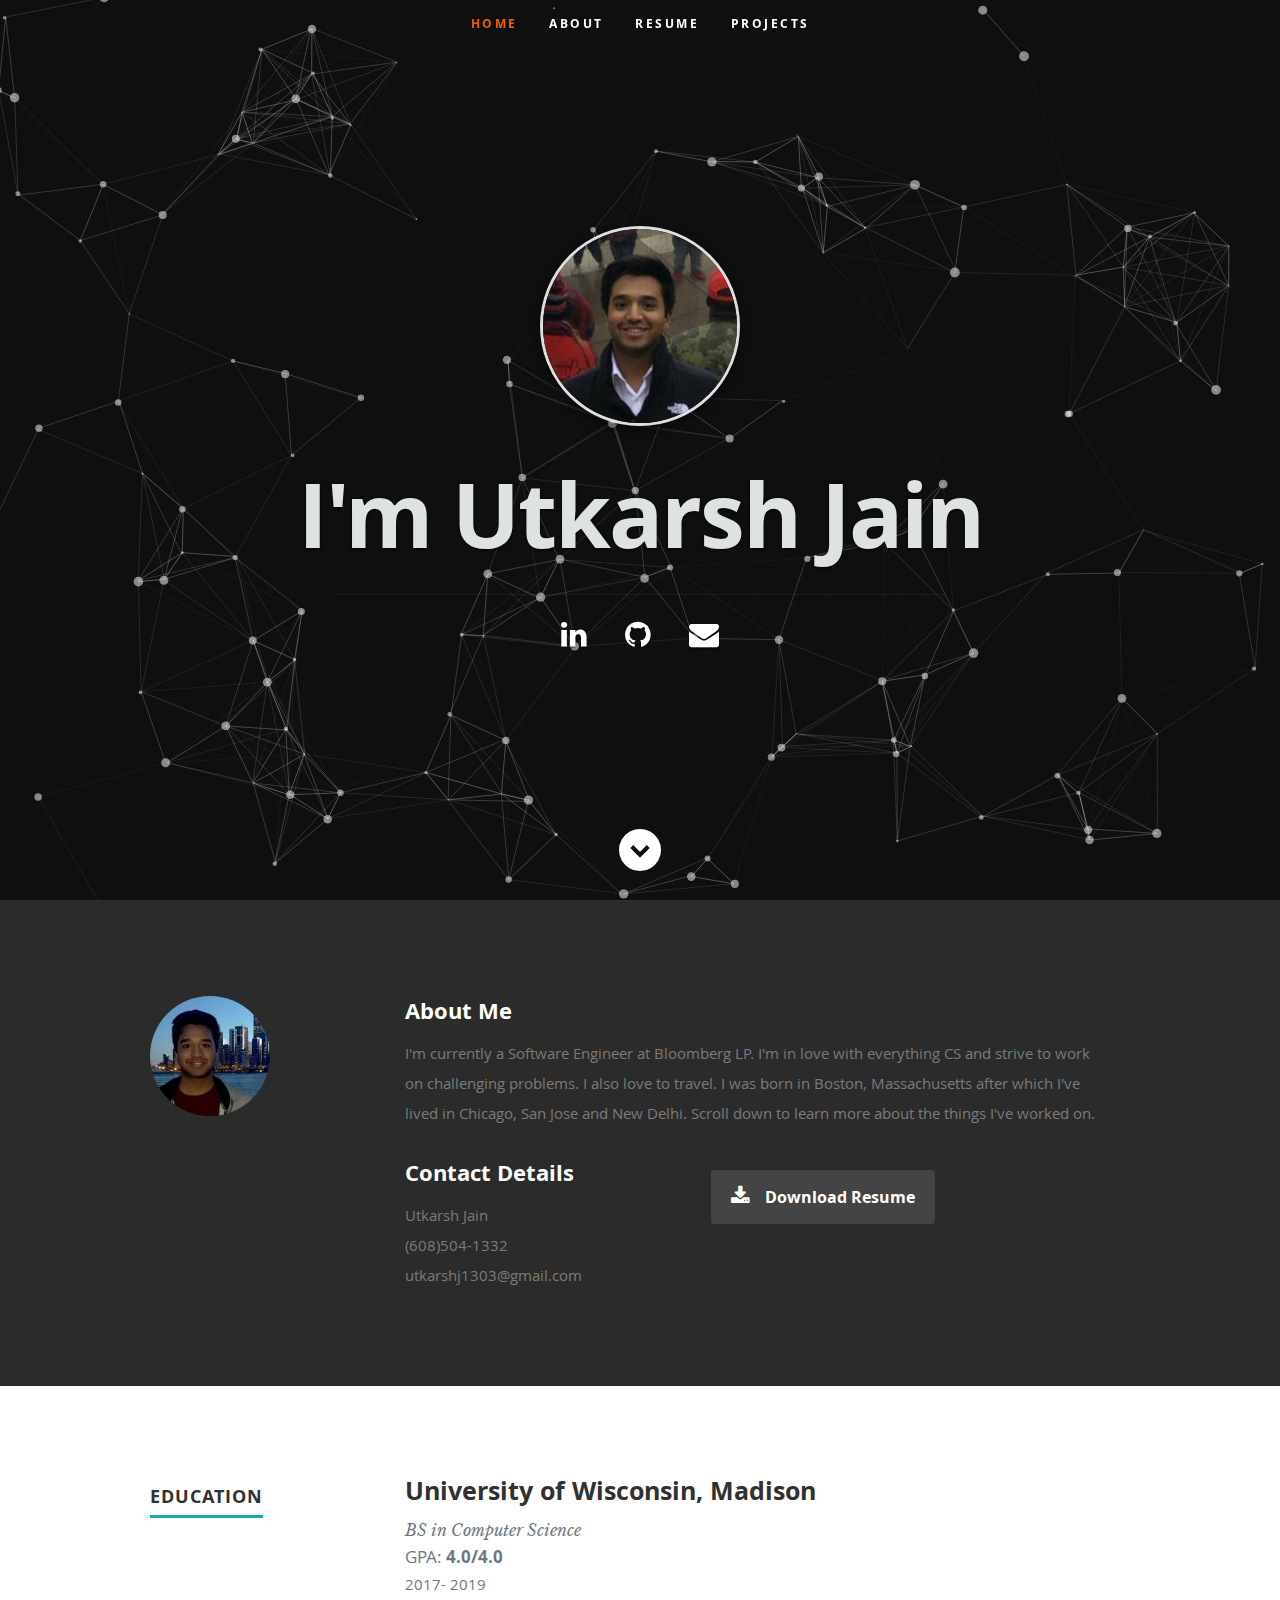
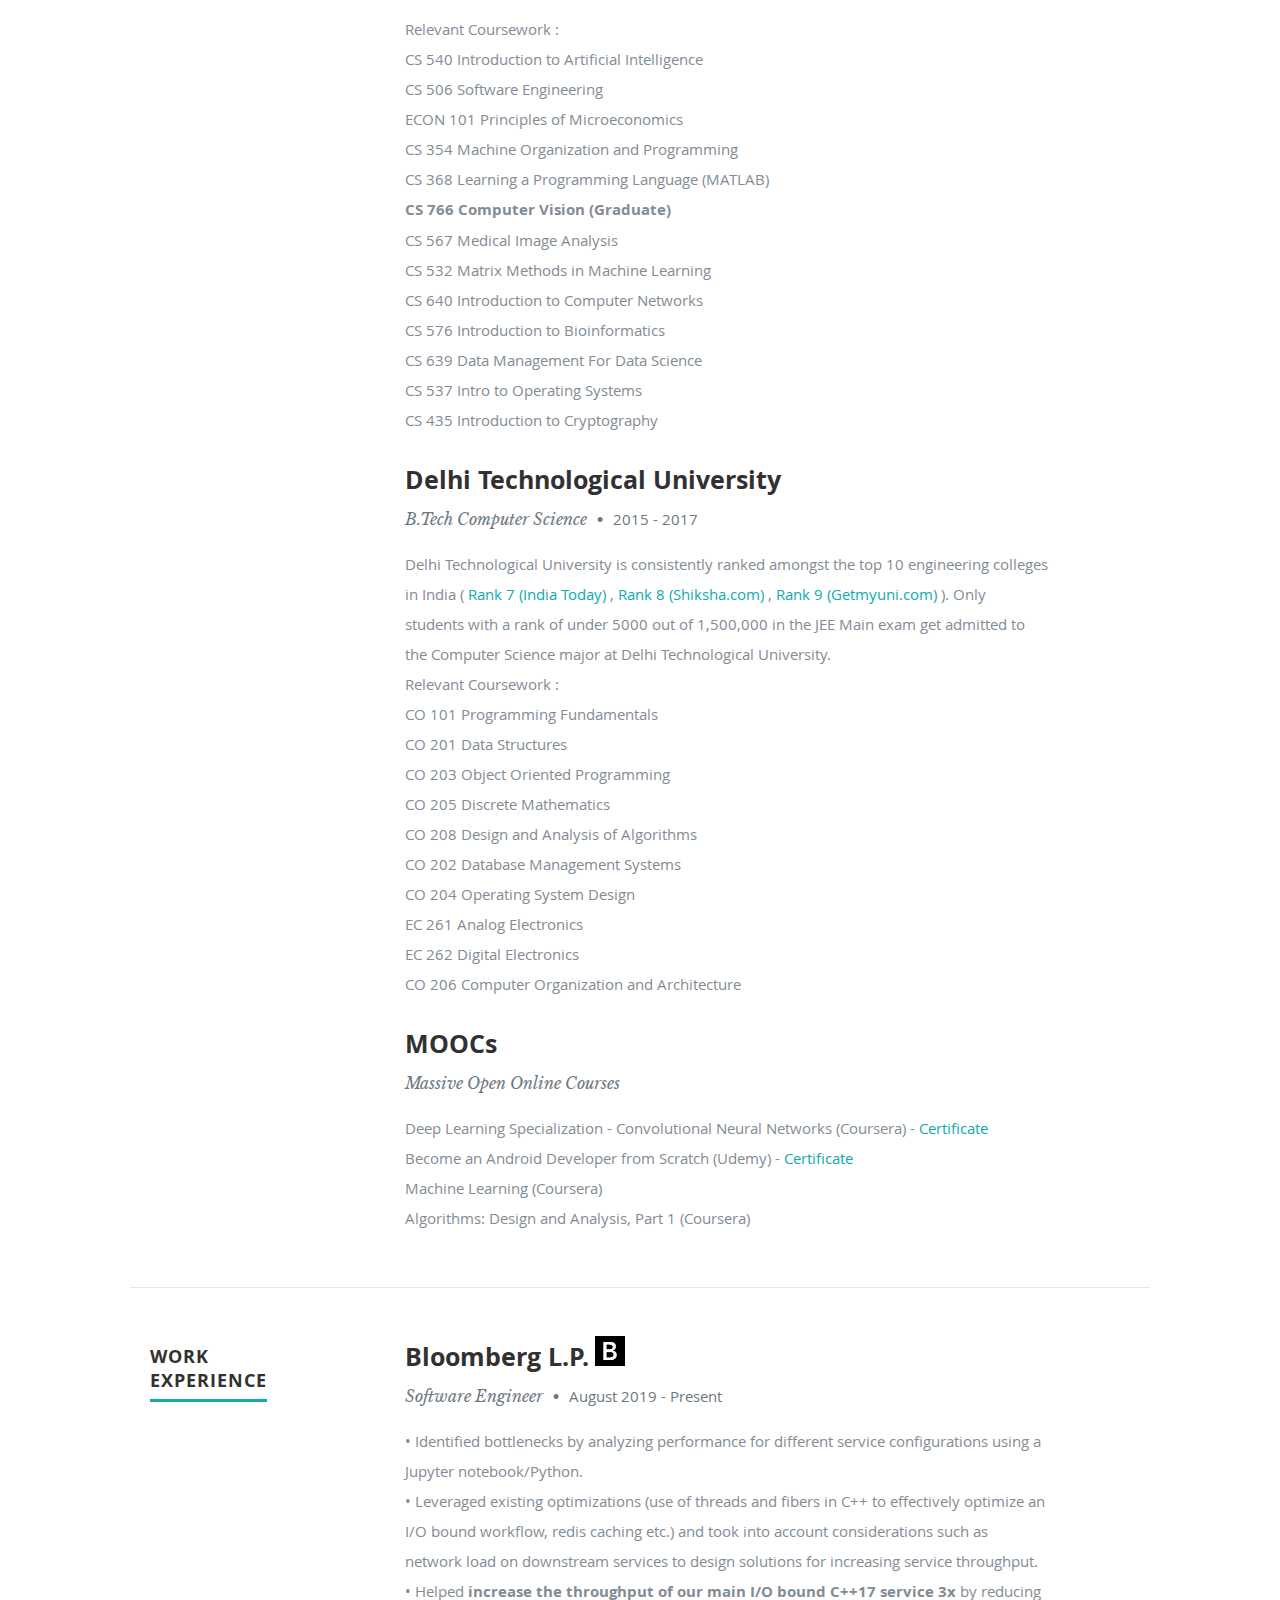
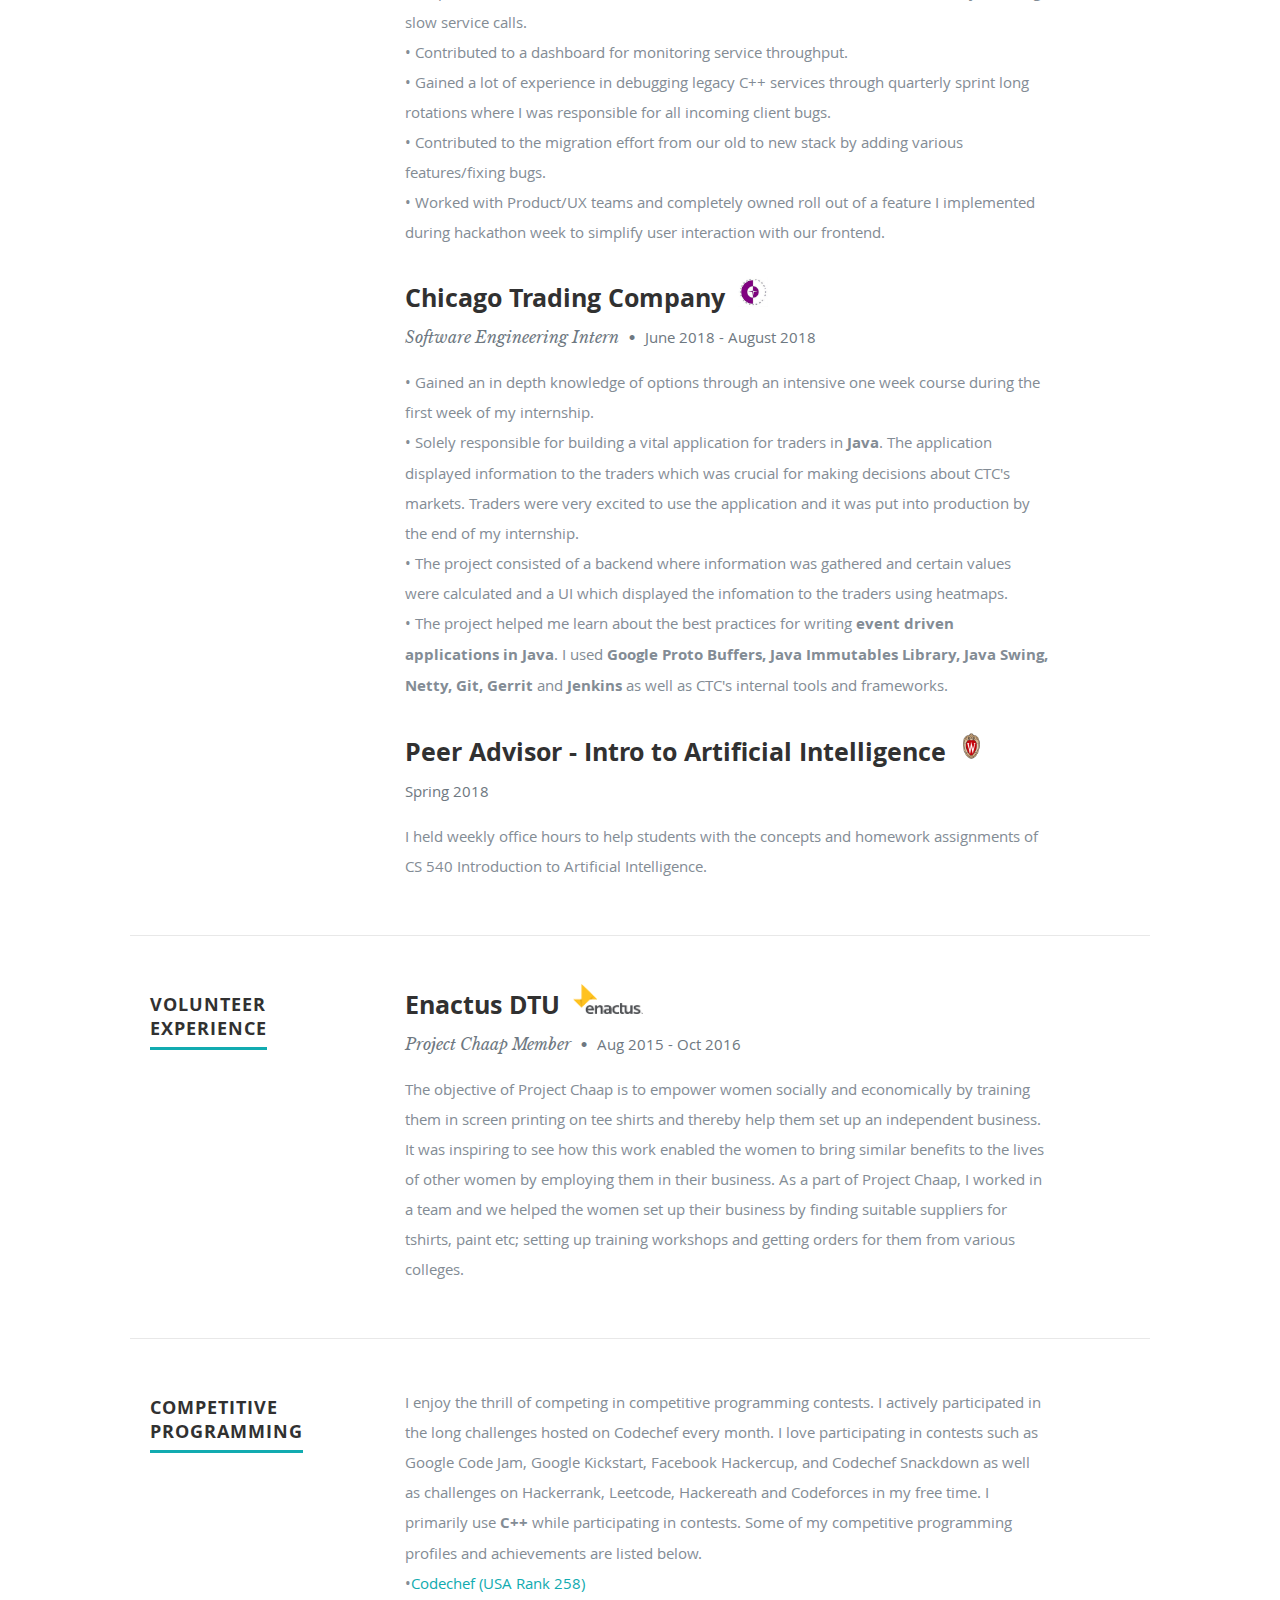
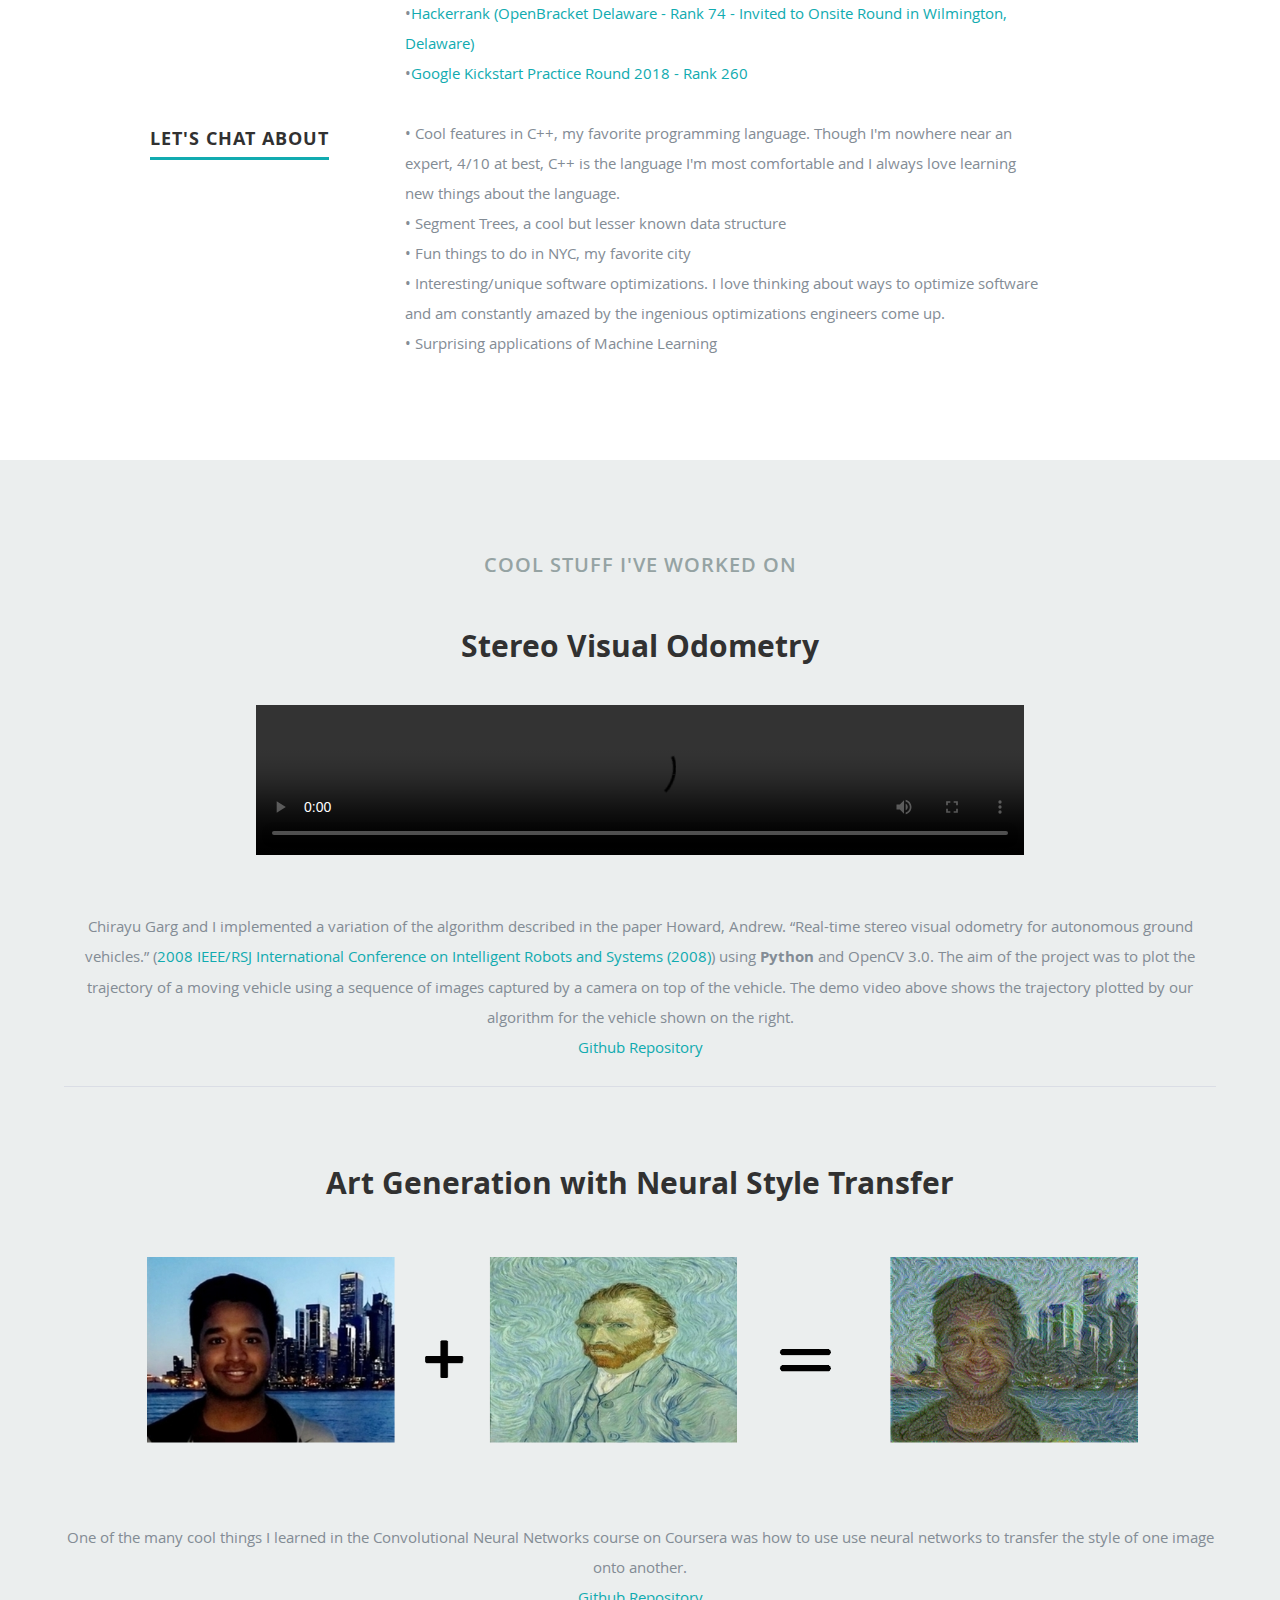
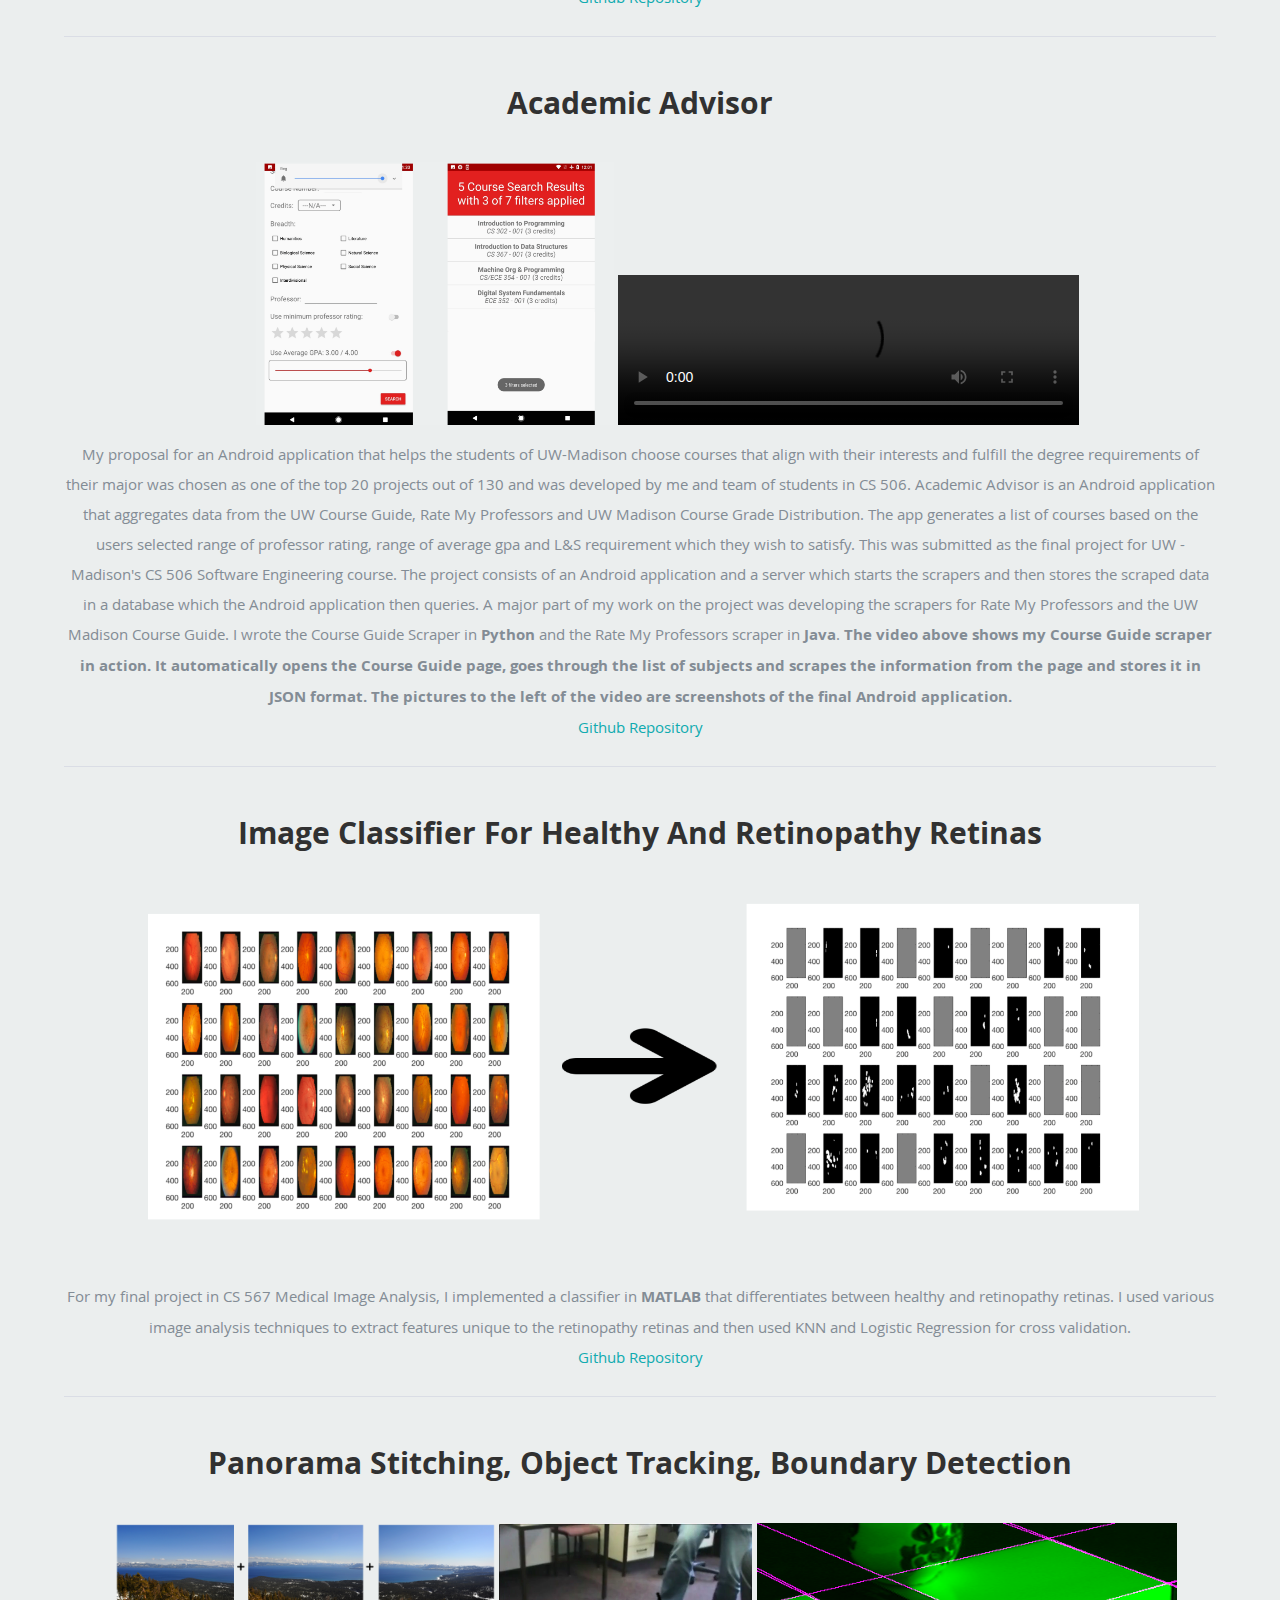
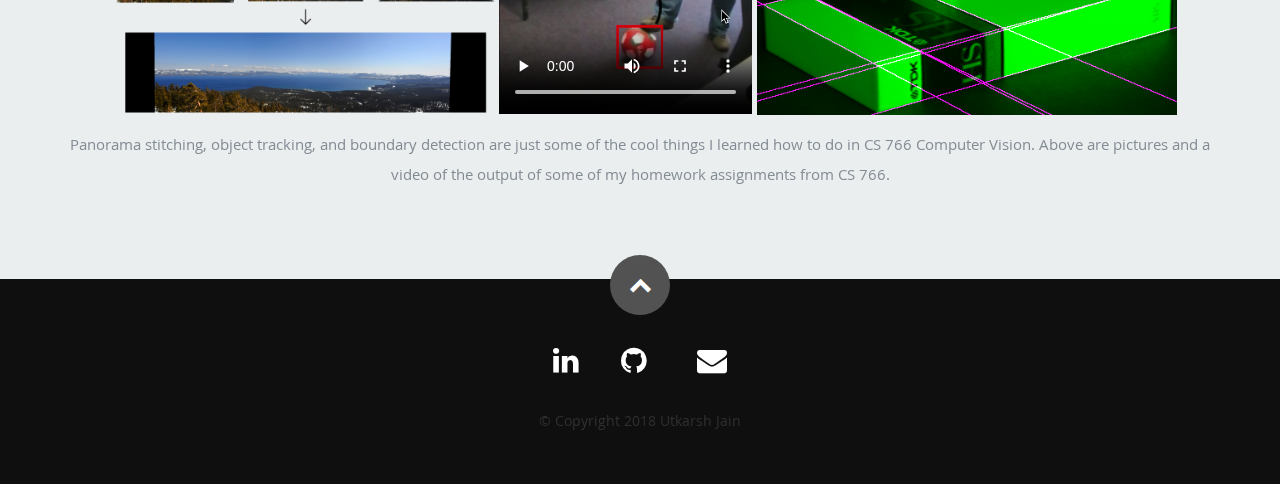
==== index.html @ d41e45c7 "Update About" ====
<!DOCTYPE html>
<!--[if lt IE 8 ]><html class="no-js ie ie7" lang="en"> <![endif]-->
<!--[if IE 8 ]><html class="no-js ie ie8" lang="en"> <![endif]-->
<!--[if (gte IE 8)|!(IE)]><!--><html class="no-js" lang="en"> <!--<![endif]-->
<head>
<!-- Global site tag (gtag.js) - Google Analytics -->
<script async src="https://www.googletagmanager.com/gtag/js?id=UA-125058963-1"></script>
<script>
  window.dataLayer = window.dataLayer || [];
  function gtag(){dataLayer.push(arguments);}
  gtag('js', new Date());

  gtag('config', 'UA-125058963-1');
</script>

   <!--- Basic Page Needs
   ================================================== -->
   <meta charset="utf-8">
	<title>Utkarsh Jain</title>
	<meta name="description" content="">
	<meta name="author" content="">

   <!-- Mobile Specific Metas
   ================================================== -->
	<meta name="viewport" content="width=device-width, initial-scale=1, maximum-scale=1">

	<!-- CSS
    ================================================== -->
   <link rel="stylesheet" href="css/default.css">
	<link rel="stylesheet" href="css/layout.css">
   <link rel="stylesheet" href="css/media-queries.css">
   <link rel="stylesheet" href="css/magnific-popup.css">

   <!-- Script
   ================================================== -->
	<script src="js/modernizr.js"></script>
   <script src="js/particles.js"></script>
   <!-- Favicons
	================================================== -->
	<link rel="shortcut icon" href="images/Bean.jpeg" >
 </head>
   <!-- Header
   ================================================== -->
   <div id="particles-js"></div>
   <header id="home">

      <nav id="nav-wrap">

         <a class="mobile-btn" href="#nav-wrap" title="Show navigation">Show navigation</a>
	      <a class="mobile-btn" href="#" title="Hide navigation">Hide navigation</a>

         <ul id="nav" class="nav">
            <li class="current"><a class="smoothscroll" href="#home">Home</a></li>
            <li><a class="smoothscroll" href="#about">About</a></li>
	         <li><a class="smoothscroll" href="#resume">Resume</a></li>
            <li><a class="smoothscroll" href="#portfolio">Projects</a></li>
         </ul> <!-- end #nav -->

      </nav> <!-- end #nav-wrap -->

      <div class="row banner">
                        <div class="avatar-hero">
                    <img src="images/Bean.jpeg" alt="avatar-hero">
                </div>

         <div class="banner-text">
            <p><h1 class="responsive-headline">I'm Utkarsh Jain</h1></p>
            <hr />
            <ul class="social">
               <li><a href="https://www.linkedin.com/in/utkarshj1303/"><i class="fa fa-linkedin"></i></a></li>
               <li><a href="https://github.com/utkarshj1303"><i class="fa fa-github"></i></a></li>
               <li><a href="mailto:utkarshj1303@gmail.com"><i class="fa fa-envelope"></i></a></li>
            </ul>
         </div>
      </div>

      <p class="scrolldown">
         <a class="smoothscroll" href="#about"><i class="icon-down-circle"></i></a>
      </p>

   </header> <!-- Header End -->


   <!-- About Section
   ================================================== -->
            

   <section id="about">

      <div class="row">

         <div class="three columns">

            <img class="profile-pic"  src="images/me.jpg" alt="" />

         </div>

         <div class="nine columns main-col">

            <h2>About Me</h2>

            <p> I'm currently a Software Engineer at Bloomberg LP. I'm in love with everything CS and strive to work on challenging problems. I also love to travel. I was born in Boston, Massachusetts after which I've lived in Chicago, San Jose and New Delhi. Scroll down to learn more about the things I've worked on.
            </p>

            <div class="row">

               <div class="columns contact-details">

                  <h2>Contact Details</h2>
                  <p class="address">
						   <span>Utkarsh Jain</span><br>
						   <span>(608)504-1332</span><br>
                     <span>utkarshj1303@gmail.com</span>
					   </p>

               </div>

               <div class="columns download">
                  <p>
                     <a href="Resume.pdf" class="button"><i class="fa fa-download"></i>Download Resume</a>
                  </p>
               </div>

            </div> <!-- end row -->

         </div> <!-- end .main-col -->

      </div>

   </section> <!-- About Section End-->


   <!-- Resume Section
   ================================================== -->
   <section id="resume">

      <!-- Education
      ----------------------------------------------- -->
      <div class="row education">

         <div class="three columns header-col">
            <h1><span>Education</span></h1>
         </div>

         <div class="nine columns main-col">

            <div class="row item">

               <div class="twelve columns">

                  <h3>University of Wisconsin, Madison</h3>
                  <p class="info">BS in Computer Science <br> <em class="gpa">GPA: <strong>4.0/4.0</strong></em><br> <em class="date">2017- 2019</em> </p>

                  <p>
                  Relevant Coursework :<br> 
               CS 540 Introduction to Artificial Intelligence <br>CS 506 Software Engineering<br> ECON 101 Principles of Microeconomics<br> CS 354 Machine Organization and Programming<br> CS 368 Learning a Programming Language (MATLAB)<br> <strong>CS 766 Computer Vision (Graduate) </strong><br> CS 567 Medical Image Analysis<br> CS 532 Matrix Methods in Machine Learning <br> CS 640 Introduction to Computer Networks <br> CS 576 Introduction to Bioinformatics <br> CS 639 Data Management For Data Science <br>
               CS 537 Intro to Operating Systems <br>
               CS 435 Introduction to Cryptography <br>
                  </p>

               </div>

            </div> <!-- item end -->

            <div class="row item">

               <div class="twelve columns">

                  <h3>Delhi Technological University</h3>
                  <p class="info">B.Tech Computer Science <span>&bull;</span> <em class="date">2015 - 2017</em></p>

                  <p>
                     Delhi Technological University is consistently ranked amongst the top 10 engineering colleges in India (<a href="https://www.indiatoday.in/bestcolleges/2018/ranks/1792405?page=6"> Rank 7 (India Today) </a>,<a href="https://www.shiksha.com/b-tech/ranking/top-engineering-colleges-in-india/44-2-0-0-0">  Rank 8 (Shiksha.com) </a>, <a href="https://www.getmyuni.com/engineering-colleges"> Rank 9 (Getmyuni.com) </a>). Only students with a rank of under 5000 out of 1,500,000 in the JEE Main exam get admitted to the Computer Science major at Delhi Technological University. <br> Relevant Coursework :<br> CO 101 Programming Fundamentals <br> CO 201 Data Structures <br> CO 203 Object Oriented Programming <br> CO 205 Discrete Mathematics <br> CO 208 Design and Analysis of Algorithms <br> CO 202 Database Management Systems <br> CO 204 Operating System Design <br> EC 261 Analog Electronics <br> EC 262 Digital Electronics <br> CO 206 Computer Organization and Architecture
                  </p>

               </div>

            </div> <!-- item end -->

            <div class="row item">

               <div class="twelve columns">

                  <h3>MOOCs</h3>
                  <p class="info">Massive Open Online Courses</p>

                  <p>
Deep Learning Specialization - Convolutional Neural Networks (Coursera) - <a href="https://www.coursera.org/account/accomplishments/verify/UTJJW3H2VVUP"> Certificate </a><br> Become an Android Developer from Scratch (Udemy) - <a href="https://www.udemy.com/certificate/UC-INY2L4MO/"> Certificate </a><br>  Machine Learning (Coursera) <br> Algorithms: Design and Analysis, Part 1 (Coursera)
                  </p>

               </div>

            </div> <!-- item end -->


         </div> <!-- main-col end -->

      </div> <!-- End Education -->


      <!-- Work
      ----------------------------------------------- -->
      <div class="row education">

         <div class="three columns header-col">
            <h1>Work<br><span>Experience</span></h1>

         </div>

         <div class="nine columns main-col">

            <div class="row item">

               <div class="twelve columns">

                  <h3>Bloomberg L.P.<img class="ctc"  src="images/BB.png" alt="" /></h3>
                  <p class="info">Software Engineer <span>&bull;</span> <em class="date">August 2019 - Present</em></p>
                  <p>
                     <span>&bull;</span> Identified bottlenecks by analyzing performance for different service configurations using a Jupyter notebook/Python.<br>
                     <span>&bull;</span> Leveraged existing optimizations (use of threads and fibers in C++ to effectively optimize an I/O bound workflow, redis caching etc.) and took into account considerations such as network load on downstream services to design solutions for increasing service throughput.<br>
                     <span>&bull;</span> Helped <strong>increase the throughput of our main I/O bound C++17 service 3x</strong> by reducing slow service calls.<br>
                     <span>&bull;</span> Contributed to a dashboard for monitoring service throughput.<br>
                     <span>&bull;</span> Gained a lot of experience in debugging legacy C++ services through quarterly sprint long rotations where I was responsible for all incoming client bugs.<br>
                     <span>&bull;</span> Contributed to the migration effort from our old to new stack by adding various features/fixing bugs.<br>
                     <span>&bull;</span> Worked with Product/UX teams and completely owned roll out of a feature I implemented during hackathon week to simplify user interaction with our frontend.<br>                   
                  </p>

               </div>

            </div> <!-- item end -->

            <div class="row item">

               <div class="twelve columns">

                  <h3>Chicago Trading Company <img class="ctc"  src="images/CTC.png" alt="" /></h3>
                  <p class="info">Software Engineering Intern <span>&bull;</span> <em class="date">June 2018 - August 2018</em></p>
                  <p>
                     <span>&bull;</span> Gained an in depth knowledge of options through an intensive one week course during the first week of my internship. <br>
                     <span>&bull;</span> Solely responsible for building a vital application for traders in <strong>Java</strong>. The application displayed information to the traders which was crucial for making decisions about CTC's markets. Traders were very excited to use the application and it was put into production by the end of my internship. <br>
                     <span>&bull;</span> The project consisted of a backend where information was gathered and certain values were calculated and a UI which displayed the infomation to the traders using heatmaps. <br>
                     <span>&bull;</span> The project helped me learn about the best practices for writing <strong>event driven applications in Java</strong>. I used <strong>Google Proto Buffers, Java Immutables Library, Java Swing, Netty, Git, Gerrit </strong> and <strong>Jenkins</strong> as well as CTC's internal tools and frameworks.<br>
                </strong>
                  </p>

               </div>

            </div> <!-- item end -->

            <div class="row item">

               <div class="twelve columns">

                  <h3>Peer Advisor - Intro to Artificial Intelligence <img class="UW"  src="images/UWLogo.png" alt="" /></h3>
                  <p class="info"><em class="date">Spring 2018</em></p>

                  <p>
I held weekly office hours to help students with the concepts and homework assignments of CS 540 Introduction to Artificial Intelligence.                  </p>

               </div>

            </div> <!-- item end -->

         </div> <!-- main-col end -->

      </div> <!-- End Work -->

            <div class="row education">

         <div class="three columns header-col">
            <h1>Volunteer<br><span>Experience</span></h1>

         </div>

         <div class="nine columns main-col">

            <div class="row item">

               <div class="twelve columns">

                  <h3>
Enactus DTU <img class="ctc"  src="images/enactus.png" alt="" /></h3>
                  <p class="info">Project Chaap Member <span>&bull;</span> <em class="date">Aug 2015 - Oct 2016</em></p>
                  <p>
The objective of Project Chaap is to empower women socially and economically by training them in screen printing on tee shirts and thereby help them set up an independent business. It was inspiring to see how this work enabled the women to bring similar benefits to the lives of other women by employing them in their business. As a part of Project Chaap, I worked in a team and we helped the women set up their business by finding suitable suppliers for tshirts, paint etc; setting up training workshops and getting orders for them from various colleges.               </div>

            </div> <!-- item end -->

         </div> <!-- main-col end -->

      </div> <!-- End Work -->


            <!-- Work
      ----------------------------------------------- -->
      <div class="row work">

         <div class="three columns header-col">
            <h1>Competitive<br><span>Programming</span></h1>

         </div>

         <div class="nine columns main-col">

            <div class="row item">

               <div class="twelve columns">
                  <p> I enjoy the thrill of competing in competitive programming contests. I actively participated in the long challenges hosted on Codechef every month. I love participating in contests such as Google Code Jam, Google Kickstart, Facebook Hackercup, and Codechef Snackdown as well as challenges on Hackerrank, Leetcode, Hackereath and Codeforces in my free time. I primarily use <strong>C++</strong> while participating in contests. Some of my competitive programming profiles and achievements are listed below.<br>
                     <span>&bull;</span><a href="https://www.codechef.com/users/utkarsh1303">Codechef (USA Rank 258)</a><br>
                     <span>&bull;</span><a href="https://www.hackerrank.com/utkarsh1303?hr_r=1">Hackerrank (OpenBracket Delaware - Rank 74 - Invited to Onsite Round in Wilmington, Delaware)</a><br>
<span>&bull;</span><a href="https://code.google.com/codejam/contest/4374486/scoreboard#sp=241">Google Kickstart Practice Round 2018 - Rank 260</a><br>
                  </p>
               </div>
            </div> <!-- item end -->

         </div> <!-- main-col end -->

         <div class="three columns header-col">
            <h1><span>Let's Chat About</span><br></h1>

         </div>

         <div class="nine columns main-col">

            <div class="row item">

               <div class="twelve columns">
                  <p>
                  <span>&bull;</span> Cool features in C++, my favorite programming language. Though I'm nowhere near an expert, 4/10 at best, C++ is the language I'm most comfortable and I always love learning new things about the language. <br>
                  <span>&bull;</span> Segment Trees, a cool but lesser known data structure <br>
                  <span>&bull;</span> Fun things to do in NYC, my favorite city <br>
                  <span>&bull;</span> Interesting/unique software optimizations. I love thinking about ways to optimize software and am constantly amazed by the ingenious optimizations engineers come up. <br>
                  <span>&bull;</span> Surprising applications of Machine Learning <br>
                  </p>
               </div>
            </div> <!-- item end -->

         </div> <!-- main-col end -->


      </div> <!-- End Work -->
   </section> <!-- Resume Section End-->


   <!-- Portfolio Section
   ================================================== -->
   <section id="portfolio">
      <div>
            <h1>Cool Stuff I've Worked On</h1>
            <h3>Stereo Visual Odometry</h3><br>
            <h1><video width="60%" height="55%" controls>
               <source src="images/demoVideo.mp4" type="video/mp4">
            </video></h1><p class="x">Chirayu Garg and I implemented a variation of the algorithm described in the paper Howard, Andrew. “Real-time stereo visual odometry for autonomous ground vehicles.” (<a href="https://ieeexplore.ieee.org/document/4651147/">2008 IEEE/RSJ International Conference on Intelligent Robots and Systems (2008)</a>) using <strong>Python</strong> and OpenCV 3.0. The aim of the project was to plot the trajectory of a moving vehicle using a sequence of images captured by a camera on top of the vehicle. The demo video above shows the trajectory plotted by our algorithm for the vehicle shown on the right.<br><a href="https://github.com/utkarshj1303/Stereo-Visual-Odometry-Plotting-An-Objects-Trajectory-Using-A-Sequence-Of-Images">Github Repository</a></p><br>
         <h3>Art Generation with Neural Style Transfer</h3><br>
            <h1 style="width: 80%;margin: auto;"><img src="images/StyleTransfer.png"><h1>
            </h1><p class="x">One of the many cool things I learned in the Convolutional Neural Networks course on Coursera was how to use use neural networks to transfer the style of one image onto another.<br><a href="https://github.com/utkarshj1303/Art-Generation-with-Neural-Style-Transfer-Coursera-Deep-Learning-Convolutional-Neural-Networks">Github Repository</a></p>
         <h3>Academic Advisor</h3><br> 
             <div style = "width: 80%; margin-left: 20%;" class="container">
        <h2  style="width: 35%;"><img src="images/AcadAdvisor.png"></h2>
        <video width="45%" height="40%" controls>
               <source src="images/ScraperVid.mp4" type="video/mp4">
            </video>
    </div>
<p class="x">My proposal for an Android application that helps the students of UW-Madison choose courses that align with their interests and fulfill the degree requirements of their major was chosen as one of the top 20 projects out of 130 and was developed by me and team of students in CS 506. Academic Advisor is an Android application that aggregates data from the UW Course Guide, Rate My Professors and UW Madison Course Grade Distribution. The app generates a list of courses based on the users selected range of professor rating, range of average gpa and L&S requirement which they wish to satisfy. This was submitted as the final project for UW - Madison's CS 506 Software Engineering course. The project consists of an Android application and a server which starts the scrapers and then stores the scraped data in a database which the Android application then queries. A major part of my work on the project was developing the scrapers for Rate My Professors and the UW Madison Course Guide. I wrote the Course Guide Scraper in <strong>Python</strong> and the Rate My Professors scraper in <strong>Java</strong>. <strong>The video above shows my Course Guide scraper in action. It automatically opens the Course Guide page, goes through the list of subjects and scrapes the information from the page and stores it in JSON format. The pictures to the left of the video are screenshots of the final Android application.</strong><br><a href="https://github.com/utkarshj1303/Academic-Advisor">Github Repository</a></p>
         <h3>Image Classifier For Healthy And Retinopathy Retinas</h3><br>
            <h1 style="width: 80%;margin: auto;"><img src="images/RetinopathyClassifier.png"><h1>
            </h1><p class="x">For my final project in CS 567 Medical Image Analysis, I implemented a classifier in <strong>MATLAB</strong> that differentiates between healthy and retinopathy retinas. I used various image analysis techniques to extract features unique to the retinopathy retinas and then used KNN and Logistic Regression for cross validation.<br><a href="https://github.com/utkarshj1303/Image-Classifier-For-Healthy-And-Retinopathy-Retinas">Github Repository</a></p>
         <h3>Panorama Stitching, Object Tracking, Boundary Detection</h3><br>
             <div style = "width: 90%; margin-left: 9%" class="container">
                           <h2  style="width: 33%;"><img src="images/panorama.png"></h2>
                <video width="22%" height="0%" controls>
               <source src="images/ObjTracking.mp4" type="video/mp4">
            </video>
                       <h2  style="width: 36.5%;"><img src="images/BoundaryDetection.png"></h2>


    </div>
            </h1><p>Panorama stitching, object tracking, and boundary detection are just some of the cool things I learned how to do in CS 766 Computer Vision. Above are pictures and a video of the output of some of my homework assignments from CS 766.<br></p>
  
      </div>
   </section> <!-- Portfolio Section End-->

   <!-- footer
   ================================================== -->
   <footer>

      <div class="row">

         <div class="twelve columns">

            <ul class="social-links">
               <li><a href="https://www.linkedin.com/in/utkarshj1303/"><i class="fa fa-linkedin"></i></a></l>
               <li><a href="https://github.com/utkarshj1303"><i class="fa fa-github"></i></a></li>
               <li><a href="mailto:utkarshj1303@gmail.com"><i class="fa fa-envelope"></i></a></li>
            </ul>

            <ul class="copyright">
               <li>&copy; Copyright 2018 Utkarsh Jain</li>
            </ul>

         </div>

         <div id="go-top"><a class="smoothscroll" title="Back to Top" href="#home"><i class="icon-up-open"></i></a></div>

      </div>

   </footer> <!-- Footer End-->

   <!-- Java Script
   ================================================== -->
   <script src="http://ajax.googleapis.com/ajax/libs/jquery/1.10.2/jquery.min.js"></script>
   <script>window.jQuery || document.write('<script src="js/jquery-1.10.2.min.js"><\/script>')</script>
   <script type="text/javascript" src="js/jquery-migrate-1.2.1.min.js"></script>

   <script src="js/jquery.flexslider.js"></script>
   <script src="js/waypoints.js"></script>
   <script src="js/jquery.fittext.js"></script>
   <script src="js/magnific-popup.js"></script>
   <script src="js/init.js"></script>

</body>

</html>
---- css/default.css ----
/*
=====================================================================
*   Ceevee v1.0 Default Stylesheet
*   url: styleshout.com
*   03-17-2014
=====================================================================

TOC:
a. Webfonts and Icon fonts
b. Reset
c. Default Styles
   1. Basic
   2. Typography
   3. Links
   4. Images
   5. Buttons
   6. Forms
d. Grid
e. Others
   1. Clearing
   2. Misc

=====================================================================  */

/* ------------------------------------------------------------------ */
/* a. Webfonts and Icon fonts
 ------------------------------------------------------------------ */

@import url("fonts.css");
@import url("fontello/css/fontello.css");
@import url("font-awesome/css/font-awesome.min.css");

/* ------------------------------------------------------------------
/* b. Reset
      Adapted from:
      Normalize.css - https://github.com/necolas/normalize.css/
      HTML5 Doctor Reset - html5doctor.com/html-5-reset-stylesheet/
/* ------------------------------------------------------------------ */

html, body, div, span, object, iframe,
h1, h2, h3, h4, h5, h6, p, blockquote, pre,
abbr, address, cite, code,
del, dfn, em, img, ins, kbd, q, samp,
small, strong, sub, sup, var,
b, i,
dl, dt, dd, ol, ul, li,
fieldset, form, label, legend,
table, caption, tbody, tfoot, thead, tr, th, td,
article, aside, canvas, details, figcaption, figure,
footer, header, hgroup, menu, nav, section, summary,
time, mark, audio, video {
   margin: 0;
   padding: 0;
   border: 0;
   outline: 0;
   font-size: 100%;
   vertical-align: baseline;
   background: transparent;
}

article,aside,details,figcaption,figure,
footer,header,hgroup,menu,nav,section {
   display: block;
}

audio,
canvas,
video {
   display: inline-block;
}

audio:not([controls]) {
   display: none;
   height: 0;
}

[hidden] { display: none; }

code, kbd, pre, samp {
   font-family: monospace, serif;
   font-size: 1em;
}

pre {
   white-space: pre;
   white-space: pre-wrap;
   word-wrap: break-word;
}

blockquote, q { quotes: &#8220 &#8220; }

blockquote:before, blockquote:after,
q:before, q:after {
   content: '';
   content: none;
}

ins {
   background-color: #ff9;
   color: #000;
   text-decoration: none;
}

mark {
   background-color: #A7F4F6;
   color: #000;
}

del { text-decoration: line-through; }

abbr[title], dfn[title] {
   border-bottom: 1px dotted;
   cursor: help;
}

table {
   border-collapse: collapse;
   border-spacing: 0;
}


/* ------------------------------------------------------------------ */
/* c. Default and Basic Styles
      Adapted from:
      Skeleton CSS Framework - http://www.getskeleton.com/
      Typeplate Typographic Starter Kit - http://typeplate.com/
/* ------------------------------------------------------------------ */

/*  1. Basic  ------------------------------------------------------- */

*,
*:before,
*:after {
   -moz-box-sizing: border-box;
   -webkit-box-sizing: border-box;
   box-sizing: border-box;
}

html {
   font-size: 62.5%;
   -webkit-font-smoothing: antialiased;
}

body {
   background: #fff;
   font-family: 'opensans-regular', sans-serif;
   font-weight: normal;
   font-size: 15px;
   line-height: 30px;
	color: #838C95;

   -webkit-font-smoothing: antialiased; /* Fix for webkit rendering */
	-webkit-text-size-adjust: 100%;
}

/*  2. Typography
       Vertical rhythm with leading derived from 6
--------------------------------------------------------------------- */

h1, h2, h3, h4, h5, h6 {
   color: #313131;
	font-family: 'opensans-bold', sans-serif;
   font-weight: normal;
}
h1 a, h2 a, h3 a, h4 a, h5 a, h6 a { font-weight: inherit; }
h1 { font-size: 38px; line-height: 42px; margin-bottom: 12px; letter-spacing: -1px; }
h2 { font-size: 28px; line-height: 36px; margin-bottom: 6px; }
h3 { font-size: 22px; line-height: 30px; margin-bottom: 12px; }
h4 { font-size: 20px; line-height: 30px; margin-bottom: 6px; }
h5 { font-size: 18px; line-height: 30px; }
h6 { font-size: 14px; line-height: 30px; }
.subheader { }

p { margin: 0 0 30px 0; }
p img { margin: 0; }
p.lead {
   font: 19px/36px 'opensans-light', sans-serif;
   margin-bottom: 18px;
}

/* for 'em' and 'strong' tags, font-size and line-height should be same with
the body tag due to rendering problems in some browsers */
em { font: 15px/30px 'opensans-italic', sans-serif; }
strong, b { font: 15px/30px 'opensans-bold', sans-serif; }
small { font-size: 11px; line-height: inherit; }

/*	Blockquotes */
blockquote {
   margin: 30px 0px;
   padding-left: 40px;
   position: relative;
}
blockquote:before {
   content: "\201C";
   opacity: 0.45;
   font-size: 80px;
   line-height: 0px;
   margin: 0;
   font-family: arial, sans-serif;

   position: absolute;
   top:  30px;
	left: 0;
}
blockquote p {
   font-family: 'librebaskerville-italic', serif;
   padding: 0;
   font-size: 18px;
   line-height: 36px;
}
blockquote cite {
   display: block;
   font-size: 12px;
   font-style: normal;
   line-height: 18px;
}
blockquote cite:before { content: "\2014 \0020"; }
blockquote cite a,
blockquote cite a:visited { color: #8B9798; border: none }

/* ---------------------------------------------------------------------
/*  Pull Quotes Markup
/*
    <aside class="pull-quote">
		<blockquote>
			<p></p>
		</blockquote>
	 </aside>
/*
/* --------------------------------------------------------------------- */
.pull-quote {
   position: relative;
	padding: 18px 30px 18px 0px;
}
.pull-quote:before,
.pull-quote:after {
	height: 1em;
	opacity: 0.45;
	position: absolute;
	font-size: 80px;
   font-family: Arial, Sans-Serif;
}
.pull-quote:before {
	content: "\201C";
	top:  33px;
	left: 0;
}
.pull-quote:after {
	content: '\201D';
	bottom: -33px;
	right: 0;
}
.pull-quote blockquote {
   margin: 0;
}
.pull-quote blockquote:before {
   content: none;
}

/* Abbreviations */
abbr {
   font-family: 'opensans-bold', sans-serif;
	font-variant: small-caps;
	text-transform: lowercase;
   letter-spacing: .5px;
	color: gray;
}
abbr:hover { cursor: help; }

/* drop cap */
.drop-cap:first-letter {
	float: left;
	margin: 0;
	padding: 14px 6px 0 0;
	font-size: 84px;
	font-family: /* Copperplate */ 'opensans-bold', sans-serif;
   line-height: 60px;
	text-indent: 0;
	background: transparent;
	color: inherit;
}

hr { border: solid #E3E3E3; border-width: 1px 0 0; clear: both; margin: 11px 0 30px; height: 0; }


/*  3. Links  ------------------------------------------------------- */

a, a:visited {
   text-decoration: none;
   outline: 0;
   color: #11ABB0;

   -webkit-transition: color .3s ease-in-out;
   -moz-transition: color .3s ease-in-out;
   -o-transition: color .3s ease-in-out;
   transition: color .3s ease-in-out;
}
a:hover, a:focus { color: #313131; }
p a, p a:visited { line-height: inherit; }


/*  4. List  --------------------------------------------------------- */

ul, ol { margin-bottom: 24px; margin-top: 12px; }
ul { list-style: none outside; }
ol { list-style: decimal; }
ol, ul.square, ul.circle, ul.disc { margin-left: 30px; }
ul.square { list-style: square outside; }
ul.circle { list-style: circle outside; }
ul.disc { list-style: disc outside; }
ul ul, ul ol,
ol ol, ol ul { margin: 6px 0 6px 30px; }
ul ul li, ul ol li,
ol ol li, ol ul li { margin-bottom: 6px; }
li { line-height: 18px; margin-bottom: 12px; }
ul.large li { }
li p { }

/* ---------------------------------------------------------------------
/*  Stats Tab Markup

    <ul class="stats-tabs">
		<li><a href="#">[value]<b>[name]</b></a></li>
	 </ul>

    Extend this object into your markup.
/*
/* --------------------------------------------------------------------- */
.stats-tabs {
   padding: 0;
   margin: 24px 0;
}
.stats-tabs li {
	display: inline-block;
	margin: 0 10px 18px 0;
	padding: 0 10px 0 0;
	border-right: 1px solid #ccc;
}
.stats-tabs li:last-child {
	margin: 0;
	padding: 0;
	border: none;
}
.stats-tabs li a {
	display: inline-block;
	font-size: 22px;
	font-family: 'opensans-bold', sans-serif;
   border: none;
   color: #313131;
}
.stats-tabs li a:hover {
   color:#11ABB0;
}
.stats-tabs li a b {
	display: block;
	margin: 6px 0 0 0;
	font-size: 13px;
	font-family: 'opensans-regular', sans-serif;
   color: #8B9798;
}

/* definition list */
dl { margin: 12px 0; }
dt { margin: 0; color:#11ABB0; }
dd { margin: 0 0 0 20px; }

/* Lining Definition Style Markup */
.lining dt,
.lining dd {
	display: inline;
	margin: 0;
}
.lining dt + dt:before,
.lining dd + dt:before {
	content: "\A";
	white-space: pre;
}
.lining dd + dd:before {
	content: ", ";
}
.lining dd:before {
	content: ": ";
	margin-left: -0.2em;
}

/* Dictionary Definition Style Markup */
.dictionary-style dt {
	display: inline;
	counter-reset: definitions;
}
.dictionary-style dt + dt:before {
	content: ", ";
	margin-left: -0.2em;
}
.dictionary-style dd {
	display: block;
	counter-increment: definitions;
}
.dictionary-style dd:before {
	content: counter(definitions, decimal) ". ";
}

/* Pagination */
.pagination {
   margin: 36px auto;
   text-align: center;
}
.pagination ul li {
   display: inline-block;
   margin: 0;
   padding: 0;
}
.pagination .page-numbers {
   font: 15px/18px 'opensans-bold', sans-serif;
   display: inline-block;
   padding: 6px 10px;
   margin-right: 3px;
   margin-bottom: 6px;
	color: #6E757C;
	background-color: #E6E8EB;

	-webkit-transition: all 200ms ease-in-out;
	-moz-transition: all 200ms ease-in-out;
	-o-transition: all 200ms ease-in-out;
	-ms-transition: all 200ms ease-in-out;
	transition: all 200ms ease-in-out;

   -moz-border-radius: 3px;
   -webkit-border-radius: 3px;
   -khtml-border-radius: 3px;
	border-radius: 3px;
}
.pagination .page-numbers:hover {
   background: #838A91;
   color: #fff;
}
.pagination .current,
.pagination .current:hover {
   background-color: #11ABB0;
   color: #fff;
}
.pagination .inactive,
.pagination .inactive:hover {
   background-color: #E6E8EB;
	color: #A9ADB2;
}
.pagination .prev, .pagination .next {}

/*  5. Images  --------------------------------------------------------- */

img {
   max-width: 100%;
   height: auto;
}
img.pull-right { margin: 12px 0px 0px 18px; }
img.pull-left { margin: 12px 18px 0px 0px; }

/*  6. Buttons  --------------------------------------------------------- */

.button,
.button:visited,
button,
input[type="submit"],
input[type="reset"],
input[type="button"] {
   font: 16px/30px 'opensans-bold', sans-serif;
   background: #11ABB0;
   display: inline-block;
	text-decoration: none;
   letter-spacing: 0;
   color: #fff;
	padding: 12px 20px;
	margin-bottom: 18px;
   border: none;
   cursor: pointer;
   height: auto;

   -webkit-transition: all .2s ease-in-out;
	-moz-transition: all .2s ease-in-out;
	-o-transition: all .2s ease-in-out;
	-ms-transition: all .2s ease-in-out;
	transition: all .2s ease-in-out;

   -moz-border-radius: 3px;
   -webkit-border-radius: 3px;
   -khtml-border-radius: 3px;
   border-radius: 3px;
}

.button:hover,
button:hover,
input[type="submit"]:hover,
input[type="reset"]:hover,
input[type="button"]:hover {
   background: #3d4145;
   color: #fff;
}

.button:active,
button:active,
input[type="submit"]:active,
input[type="reset"]:active,
input[type="button"]:active {
   background: #3d4145;
   color: #fff;
}

.button.full-width,
button.full-width,
input[type="submit"].full-width,
input[type="reset"].full-width,
input[type="button"].full-width {
	width: 100%;
	padding-left: 0 !important;
	padding-right: 0 !important;
	text-align: center;
}

/* Fix for odd Mozilla border & padding issues */
button::-moz-focus-inner,
input::-moz-focus-inner {
    border: 0;
    padding: 0;
}


/*  7. Forms  --------------------------------------------------------- */

form { margin-bottom: 24px; }
fieldset { margin-bottom: 24px; }

input[type="text"],
input[type="password"],
input[type="email"],
textarea,
select {
   display: block;
   padding: 18px 15px;
   margin: 0 0 24px 0;
   border: 0;
   outline: none;
   vertical-align: middle;
   min-width: 225px;
	max-width: 100%;
   font-size: 15px;
   line-height: 24px;
	color: #647373;
	background: #D3D9D9;

}

/* select { padding: 0;
   width: 220px;
   } */

input[type="text"]:focus,
input[type="password"]:focus,
input[type="email"]:focus,
textarea:focus {
   color: #B3B7BC;
	background-color: #3d4145;
}

textarea { min-height: 220px; }

label,
legend {
   font: 16px/24px 'opensans-bold', sans-serif;
	margin: 12px 0;
   color: #3d4145;
   display: block;
}
label span,
legend span {
	color: #8B9798;
   font: 14px/24px 'opensans-regular', sans-serif;
}

input[type="checkbox"],
input[type="radio"] {
    font-size: 15px;
    color: #737373;
}

input[type="checkbox"] { display: inline; }

/* ------------------------------------------------------------------ */
/* d. Grid
---------------------------------------------------------------------
   gutter = 40px.
/* ------------------------------------------------------------------ */

/* default
--------------------------------------------------------------- */
.row {
   width: 96%;
   max-width: 1020px;
   margin: 0 auto;
}
/* fixed width for IE8 */
.ie .row { width: 1000px ; }

.narrow .row { max-width: 980px; }

.row .row { width: auto; max-width: none; margin: 0 -20px; }

/* row clearing */
.row:before,
.row:after {
    content: " ";
    display: table;
}
.row:after {
    clear: both;
}

.column, .columns {
   position: relative;
   padding: 0 20px;
   min-height: 1px;
   float: left;
}
.column.centered, .columns.centered  {
    float: none;
    margin: 0 auto;
}

/* removed gutters */
.row.collapsed > .column,
.row.collapsed > .columns,
.column.collapsed, .columns.collapsed  { padding: 0; }

[class*="column"] + [class*="column"]:last-child { float: right; }
[class*="column"] + [class*="column"].end { float: right; }

/* column widths */
.row .one         { width: 8.33333%; }
.row .two         { width: 16.66667%; }
.row .three       { width: 25%; }
.row .four        { width: 33.33333%; }
.row .five        { width: 41.66667%; }
.row .six         { width: 50%; }
.row .seven       { width: 58.33333%; }
.row .eight       { width: 66.66667%; }
.row .nine        { width: 75%; }
.row .ten         { width: 83.33333%; }
.row .eleven      { width: 91.66667%; }
.row .twelve      { width: 100%; }

/* Offsets */
.row .offset-1    { margin-left: 8.33333%; }
.row .offset-2    { margin-left: 16.66667%; }
.row .offset-3    { margin-left: 25%; }
.row .offset-4    { margin-left: 33.33333%; }
.row .offset-5    { margin-left: 41.66667%; }
.row .offset-6    { margin-left: 50%; }
.row .offset-7    { margin-left: 58.33333%; }
.row .offset-8    { margin-left: 66.66667%; }
.row .offset-9    { margin-left: 75%; }
.row .offset-10   { margin-left: 83.33333%; }
.row .offset-11   { margin-left: 91.66667%; }

/* Push/Pull */
.row .push-1      { left: 8.33333%; }
.row .pull-1      { right: 8.33333%; }
.row .push-2      { left: 16.66667%; 	}
.row .pull-2      { right: 16.66667%; }
.row .push-3      { left: 25%; }
.row .pull-3      { right: 25%;	}
.row .push-4      { left: 33.33333%; }
.row .pull-4      { right: 33.33333%; }
.row .push-5      { left: 41.66667%; }
.row .pull-5      { right: 41.66667%; }
.row .push-6      { left: 50%; }
.row .pull-6      { right: 50%; }
.row .push-7      { left: 58.33333%; }
.row .pull-7      { right: 58.33333%; }
.row .push-8      { left: 66.66667%; 	}
.row .pull-8      { right: 66.66667%; }
.row .push-9      { left: 75%; }
.row .pull-9      { right: 75%; }
.row .push-10     { left: 83.33333%; }
.row .pull-10     { right: 83.33333%; }
.row .push-11     { left: 91.66667%; }
.row .pull-11     { right: 91.66667%; }

/* block grids
--------------------------------------------------------------------- */
.bgrid-sixths [class*="column"]   { width: 16.66667%; }
.bgrid-quarters [class*="column"] { width: 25%; }
.bgrid-thirds [class*="column"]   { width: 33.33333%; }
.bgrid-halves [class*="column"]   { width: 50%; }

[class*="bgrid"] [class*="column"] + [class*="column"]:last-child { float: left; }

/* Left clearing for block grid columns - columns that changes width in
different screen sizes. Allows columns with different heights to align
properly.
--------------------------------------------------------------------- */
.first { clear: left; }   /* first column in default screen */
.s-first { clear: none; } /* first column in smaller screens */

/* smaller screens
--------------------------------------------------------------- */
@media only screen and (max-width: 900px) {

   /* block grids on small screens */
   .s-bgrid-sixths [class*="column"]   { width: 16.66667%; }
   .s-bgrid-quarters [class*="column"] { width: 25%; }
   .s-bgrid-thirds [class*="column"]   { width: 33.33333%; }
   .s-bgrid-halves [class*="column"]   { width: 50%; }

   /* block grids left clearing */
   .first { clear: none; }
   .s-first { clear: left; }

}

/* mobile wide/smaller tablets
--------------------------------------------------------------- */
@media only screen and (max-width: 767px) {

   .row {
	   width: 460px;
	   margin: 0 auto;
      padding: 0;
	}
   .column, .columns {
	   width: auto !important;
	   float: none;
	   margin-left: 0;
	   margin-right: 0;
      padding: 0 30px;
   }
   .row .row { width: auto; max-width: none; margin: 0 -30px; }

   [class*="column"] + [class*="column"]:last-child { float: none; }
   [class*="bgrid"] [class*="column"] + [class*="column"]:last-child { float: none; }

   /* Offsets */
   .row .offset-1    { margin-left: 0%; }
   .row .offset-2    { margin-left: 0%; }
   .row .offset-3    { margin-left: 0%; }
   .row .offset-4    { margin-left: 0%; }
   .row .offset-5    { margin-left: 0%; }
   .row .offset-6    { margin-left: 0%; }
   .row .offset-7    { margin-left: 0%; }
   .row .offset-8    { margin-left: 0%; }
   .row .offset-9    { margin-left: 0%; }
   .row .offset-10   { margin-left: 0%; }
   .row .offset-11   { margin-left: 0%; }
}

/* mobile narrow
--------------------------------------------------------------- */
@media only screen and (max-width: 460px) {

   .row { width: auto; }

}

/* larger screens
--------------------------------------------------------------- */
@media screen and (min-width: 1200px) {

   .wide .row { max-width: 1180px; }

}

/* ------------------------------------------------------------------ */
/* e. Others
/* ------------------------------------------------------------------ */

/*  1. Clearing
    (http://nicolasgallagher.com/micro-clearfix-hack/
--------------------------------------------------------------------- */

.cf:before,
.cf:after {
    content: " ";
    display: table;
}
.cf:after {
    clear: both;
}

/*  2. Misc -------------------------------------------------------- */

.remove-bottom { margin-bottom: 0 !important; }
.half-bottom { margin-bottom: 12px !important; }
.add-bottom { margin-bottom: 24px !important; }
.no-border { border: none; }

.text-center  { text-align: center !important; }
.text-left    { text-align: left !important; }
.text-right   { text-align: right !important; }
.pull-left    { float: left !important; }
.pull-right   { float: right !important; }
.align-center {
	margin-left: auto !important;
	margin-right: auto !important;
	text-align: center !important;
}
---- css/layout.css ----
/*
=====================================================================
*   Ceevee v1.0 Layout Stylesheet
*   url: styleshout.com
*   03-18-2014
=====================================================================

   TOC:
   a. General Styles
   b. Header Styles
   c. About Section
   d. Resume Section
   e. Portfolio Section
   f. Call To Action Section
   g. Testimonials Section
   h. Contact Section
   i. Footer

===================================================================== */

/* ------------------------------------------------------------------ */
/* a. General Styles
/* ------------------------------------------------------------------ */

body { background: #0f0f0f; }

/* ------------------------------------------------------------------ */
/* b. Header Styles
/* ------------------------------------------------------------------ */
#particles-js {
  position: absolute;
  width: 100%;
  height: 100%;
  background-image: url("");
  background-repeat: no-repeat;
  background-size: cover;
  background-position: 50% 50%;
  pointer-events: none;
  z-index: -1;
}

header {
  padding-top: 6%;
   width: 100%;
   text-align: center;
   overflow: hidden;
}

/* vertically center banner section */
header:before {
   content: '';
   display: inline-block;
   vertical-align: middle;
}

header .banner {
   position: absolute;
   display: inline-block;
  text-align: center;
   vertical-align: middle;
   margin: 0 auto;
   width: 85%;
    margin: 0;
    top: 50%;
    left: 50%;
    transform: translate(-50%, -50%);
}

header .banner-text { width: 100%; }
header .banner-text h1 {
   font: 35px/1.1em 'opensans-bold', sans-serif;
   color: #dee2e1;
   letter-spacing: -2px;
   margin: 0 auto 18px auto;
   text-shadow: 0px 1px 3px rgba(0, 0, 0, .8);
}
header .banner-text h3 {
   font: 30px/1.9em 'librebaskerville-regular', serif;
   color: #fff;
   margin: 0 auto;
   width: 70%;
   text-shadow: 0px 1px 2px rgba(0, 0, 0, .5);
}
header .banner-text h3 span,
header .banner-text h3 a {
   color: #fff;
}
header .banner-text hr {
   width: 60%;
   margin: 18px auto 24px auto;
   border-color: #2F2D2E;
   border-color: rgba(150, 150, 150, .1);
}

/* header social links */
header .social {
   margin: 24px 0;
   padding: 0;
   font-size: 30px;
   text-shadow: 0px 1px 2px rgba(0, 0, 0, .8);
}
header .social li {
   display: inline-block;
   margin: 0 15px;
   padding: 0;
}
header .social li a { color: #fff; }
header .social li a:hover { color: #11ABB0; }

/* scrolldown link */
header .scrolldown a {
   position: absolute;
   bottom: 30px;
   left: 50%;
   margin-left: -29px;
   color: #fff;
   display: block;
   height: 42px;
   width: 42px;
   font-size: 42px;
   line-height: 42px;
   color: #fff;
   border-radius: 100%;

   -webkit-transition: all .3s ease-in-out;
   -moz-transition: all .3s ease-in-out;
   -o-transition: all .3s ease-in-out;
   transition: all .3s ease-in-out;
}
header .scrolldown a:hover { color: #11ABB0; }

/* primary navigation
--------------------------------------------------------------------- */
#nav-wrap ul, #nav-wrap li, #nav-wrap a {
	 margin: 0;
	 padding: 0;
	 border: none;
	 outline: none;
}

/* nav-wrap */
#nav-wrap {
   font: 12px 'opensans-bold', sans-serif;
   width: 100%;
   text-transform: uppercase;
   letter-spacing: 2.5px;
   margin: 0 auto;
   z-index: 100;
   position: fixed;
   left: 0;
   top: 0;
}
.opaque { background-color: #333; }

/* hide toggle button */
#nav-wrap > a.mobile-btn { display: none; }

ul#nav {
   min-height: 48px;
   width: auto;

   /* center align the menu */
   text-align: center;
}
ul#nav li {
   position: relative;
   list-style: none;
   height: 48px;
   display: inline-block;
}

/* Links */
ul#nav li a {

/* 8px padding top + 8px padding bottom + 32px line-height = 48px */

   display: inline-block;
   padding: 8px 13px;
   line-height: 32px;
	text-decoration: none;
   text-align: left;
   color: #fff;

	-webkit-transition: color .2s ease-in-out;
	-moz-transition: color .2s ease-in-out;
	-o-transition: color .2s ease-in-out;
	-ms-transition: color .2s ease-in-out;
	transition: color .2s ease-in-out;
}

ul#nav li a:active { background-color: transparent !important; }
ul#nav li.current a { color: #F06000; }


/* ------------------------------------------------------------------ */
/* c. About Section
/* ------------------------------------------------------------------ */

#about {
   background: #2B2B2B;
   padding-top: 96px;
   padding-bottom: 66px;
   overflow: hidden;
}

#about a, #about a:visited  { color: #fff; }
#about a:hover, #about a:focus { color: #11ABB0; }

#about h2 {
   font: 22px/30px 'opensans-bold', sans-serif;
   color: #fff;
   margin-bottom: 12px;
}
#about p {
   line-height: 30px;
   color: #7A7A7A;
}
#about .profile-pic {
   position: relative;
   width: 120px;
   height: 120px;
   border-radius: 100%;
   object-fit: cover;
}
#about .contact-details { width: 41.66667%; }
#about .download {
   width: 58.33333%;
   padding-top: 6px;
}
#about .main-col { padding-right: 5%; }
#about .download .button {
   margin-top: 6px;
   background: #444;
}
#about .download .button:hover {
   background: #fff;
   color: #2B2B2B;
}
#about .download .button i {
   margin-right: 15px;
   font-size: 20px;
}

/* ------------------------------------------------------------------ */
/* d. Resume Section
/* ------------------------------------------------------------------ */

#resume {
   background: #fff;
   padding-top: 90px;
   padding-bottom: 72px;
   overflow: hidden;
}


#resume a, #resume a:visited  { color: #11ABB0; }
#resume a:hover, #resume a:focus { color: #313131; }

#resume h1 {
   font: 18px/24px 'opensans-bold', sans-serif;
   text-transform: uppercase;
   letter-spacing: 1px;
}
#resume h1 span {
   border-bottom: 3px solid #11ABB0;
   padding-bottom: 6px;
}
#resume h3 {
   font: 25px/30px 'opensans-bold', sans-serif;
}

#resume .header-col { padding-top: 9px; }
#resume .main-col { padding-right: 10%; }

.education, .online {
   margin-bottom: 48px;
   padding-bottom: 24px;
   border-bottom: 1px solid #E8E8E8;
}
#resume .info {
   font: 16px/24px 'librebaskerville-italic', serif;
   color: #6E7881;
   margin-bottom: 18px;
   margin-top: 9px;
}
#resume .info span {
   margin-right: 5px;
   margin-left: 5px;
}
#resume .date {
   font: 15px/24px 'opensans-regular', sans-serif;
   margin-top: 6px;
}

#resume .gpa {
   font: 15px/24px 'opensans-regular', sans-serif;
   font-size: 105%;
   margin-top: 15px;
   margin-bottom: 15px;
}

#resume .gpa strong{
   font-size: 100%;
}

/*----------------------------------------------*/
/*	Skill Bars
/*----------------------------------------------*/

.bars {
	width: 95%;
	float: left;
	padding: 0;
	text-align: left;
}
.bars .skills {
  	margin-top: 36px;
   list-style: none;
}
.bars li {
   position: relative;
  	margin-bottom: 60px;
  	background: #ccc;
  	height: 42px;
  	border-radius: 3px;
}
.bars li em {
	font: 15px 'opensans-bold', sans-serif;
   color: #313131;
	text-transform: uppercase;
   letter-spacing: 2px;
	font-weight: normal;
   position: relative;
	top: -36px;
}
.bar-expand {
   position: absolute;
   left: 0;
   top: 0;

   margin: 0;
   padding-right: 24px;
  	background: #313131;
   display: inline-block;
  	height: 42px;
   line-height: 42px;
   border-radius: 3px 0 0 3px;
}

.photoshop {
  	width: 60%;
  	-moz-animation: photoshop 2s ease;
  	-webkit-animation: photoshop 2s ease;
}
.illustrator {
  	width: 55%;
  	-moz-animation: illustrator 2s ease;
  	-webkit-animation: illustrator 2s ease;
}
.wordpress {
  	width: 50%;
  	-moz-animation: wordpress 2s ease;
  	-webkit-animation: wordpress 2s ease;
}
.css {
  	width: 90%;
  	-moz-animation: css 2s ease;
  	-webkit-animation: css 2s ease;
}
.html5 {
  	width: 80%;
  	-moz-animation: html5 2s ease;
  	-webkit-animation: html5 2s ease;
}
.jquery {
  	width: 50%;
  	-moz-animation: jquery 2s ease;
  	-webkit-animation: jquery 2s ease;
}

@-moz-keyframes photoshop {
  0%   { width: 0px;  }
  100% { width: 60%;  }
}
@-moz-keyframes illustrator {
  0%   { width: 0px;  }
  100% { width: 55%;  }
}
@-moz-keyframes wordpress {
  0%   { width: 0px;  }
  100% { width: 50%;  }
}
@-moz-keyframes css {
  0%   { width: 0px;  }
  100% { width: 90%;  }
}
@-moz-keyframes html5 {
  0%   { width: 0px;  }
  100% { width: 80%;  }
}
@-moz-keyframes jquery {
  0%   { width: 0px;  }
  100% { width: 50%;  }
}

@-webkit-keyframes photoshop {
  0%   { width: 0px;  }
  100% { width: 60%;  }
}
@-webkit-keyframes illustrator {
  0%   { width: 0px;  }
  100% { width: 55%;  }
}
@-webkit-keyframes wordpress {
  0%   { width: 0px;  }
  100% { width: 50%;  }
}
@-webkit-keyframes css {
  0%   { width: 0px;  }
  100% { width: 90%;  }
}
@-webkit-keyframes html5 {
  0%   { width: 0px;  }
  100% { width: 80%;  }
}
@-webkit-keyframes jquery {
  0%   { width: 0px;  }
  100% { width: 50%;  }
}

/* ------------------------------------------------------------------ */
/* e. Portfolio Section
/* ------------------------------------------------------------------ */

#portfolio {
  background: #ebeeee;
   padding-top: 90px;
   padding-bottom: 60px;
}

#portfolio h3 {
   font: 30px/35px 'opensans-bold', sans-serif;
   text-align: center;
}

#portfolio p {
   text-align: center;
   width: 90%;
   margin-right: auto;
   margin-left: auto;
   @media screen and (max-width:320px) {
   text-align: center;
   margin-right: auto;
   margin-left: auto;
}
}

#portfolio .x {
   margin-bottom: 48px;
   padding-bottom: 24px;
   border-bottom: 1px solid #dadde5;
}

#portfolio h1 {
   font: 20px/30px 'opensans-semibold', sans-serif;
   text-transform: uppercase;
   letter-spacing: 1px;
   text-align: center;
   margin-bottom: 48px;
   color: #95A3A3;
}

/* ------------------------------------------------------------------ */
/* f. Call To Action Section
/* ------------------------------------------------------------------ */

#call-to-action {
   background: #212121;
   padding-top: 66px;
   padding-bottom: 48px;
}
#call-to-action h1 {
   font: 18px/24px 'opensans-bold', sans-serif;
   text-transform: uppercase;
   letter-spacing: 3px;
   color: #fff;
}
#call-to-action h1 span { display: none; }
#call-to-action .header-col h1:before {
   font-family: 'FontAwesome';
   content: "\f0ac";
	padding-right: 10px;
	font-size: 72px;
   line-height: 72px;
   text-align: left;
   float: left;
   color: #fff;
}
#call-to-action .action {
   margin-top: 12px;
}
#call-to-action h2 {
   font: 28px/36px 'opensans-bold', sans-serif;
   color: #EBEEEE;
   margin-bottom: 6px;
}
#call-to-action h2 a {
   color: inherit;
}
#call-to-action p {
   color: #636363;
   font-size: 17px;
}
/*#
call-to-action .button {
	color:#fff;
   background: #0D0D0D;
}
*/
#call-to-action .button:hover,
#call-to-action .button:active {
   background: #FFFFFF;
   color: #0D0D0D;
}
#call-to-action p span {
	font-family: 'opensans-semibold', sans-serif; 
	color: #D8D8D8;
}

#resume .ctc {
  height: 30px;
margin-left: 1%;
}

#resume .UW {
  height: 30px;
  margin-left: 1%;
}
/* ------------------------------------------------------------------
/* g. Testimonials
/* ------------------------------------------------------------------ */

#testimonials {
   background: #1F1F1F url(../images/testimonials-bg.jpg) no-repeat center center;
   background-size: cover !important;
	-webkit-background-size: cover !important;
   background-attachment: fixed;

   position: relative;
   min-height: 200px;
   width: 100%;
   overflow: hidden;
}
#testimonials .text-container {
   padding-top: 96px;
   padding-bottom: 66px;
}
#testimonials h1 {
   font: 18px/24px 'opensans-bold', sans-serif;   
   text-transform: uppercase;
   letter-spacing: 3px;
   color: #fff;
}
#testimonials h1 span { display: none; }
#testimonials .header-col { padding-top: 9px; }
#testimonials .header-col h1:before {
   font-family: 'FontAwesome';
   content: "\f10d";
	padding-right: 10px;
	font-size: 72px;
   line-height: 72px;
   text-align: left;
   float: left;
   color: #fff;
}

/*	Blockquotes */
#testimonials blockquote {
   margin: 0 0px 30px 0px;
   padding-left: 0;
   position: relative;
   text-shadow: 0px 1px 3px rgba(0, 0, 0, 1);
}
#testimonials blockquote:before { content: none; }
#testimonials blockquote p {
   font-family: 'librebaskerville-italic', serif;
   padding: 0;
   font-size: 24px;
   line-height: 48px;
   color: #fff
}
#testimonials blockquote cite {
   display: block;
   font-size: 12px;
   font-style: normal;
   line-height: 18px;
   color: #fff;
}
#testimonials blockquote cite:before { content: "\2014 \0020"; }
#testimonials blockquote cite a,
#testimonials blockquote cite a:visited { color: #8B9798; border: none }

/* Flex Slider
/* ------------------------------------------------------------------ */

/* Reset */
.flexslider a:active,
.flexslider a:focus  { outline: none; }
.slides,
.flex-control-nav,
.flex-direction-nav { margin: 0; padding: 0; list-style: none; }
.slides li { margin: 0; padding: 0;}

/* Necessary Styles */
.flexslider {
   position: relative;
   zoom: 1;
   margin: 0;
   padding: 0;
}
.flexslider .slides { zoom: 1; }
.flexslider .slides > li { position: relative; }

/* Hide the slides before the JS is loaded. Avoids image jumping */
.flexslider .slides > li { display: none; -webkit-backface-visibility: hidden; }
/* Suggested container for slide animation setups. Can replace this with your own */
.flex-container { zoom: 1; position: relative; }

/* Clearfix for .slides */
.slides:before,
.slides:after {
   content: " ";
   display: table;
}
.slides:after {
   clear: both;
}

/* No JavaScript Fallback */
/* If you are not using another script, such as Modernizr, make sure you
 * include js that eliminates this class on page load */
.no-js .slides > li:first-child { display: block; }

/* Slider Styles */
.slides { zoom: 1; }
.slides > li {
   /*margin-right: 5px; */
   overflow: hidden;
}

/* Control Nav */
.flex-control-nav {
    width: 100%;
    position: absolute;
    bottom: -20px;
    text-align: left;
}
.flex-control-nav li {
    margin: 0 6px;
    display: inline-block;
    zoom: 1;
    *display: inline;
}
.flex-control-paging li a {
    width: 12px;
    height: 12px;
    display: block;
    background: #ddd;
    background: rgba(255, 255, 255, .3);
    cursor: pointer;
    text-indent: -9999px;
    -webkit-border-radius: 20px;
    -moz-border-radius: 20px;
    -o-border-radius: 20px;
    border-radius: 20px;
    box-shadow: inset 0 0 3px rgba(255, 255, 255, .3);
}
.flex-control-paging li a:hover {
    background: #CCC;
    background: rgba(255, 255, 255, .7);
}
.flex-control-paging li a.flex-active {
    background: #fff;
    background: rgba(255, 255, 255, .9);
    cursor: default;
}

/* ------------------------------------------------------------------ */
/* h. Contact Section
/* ------------------------------------------------------------------ */

#contact {
   background: #fff;
   padding-top: 96px;
   padding-bottom: 102px;
   color: #636363;
}
#contact .section-head { margin-bottom: 42px; }

#contact a, #contact a:visited  { color: #11ABB0; }
#contact a:hover, #contact a:focus { color: #fff; }

#contact h1 {
   font: 18px/24px 'opensans-bold', sans-serif;
   text-transform: uppercase;
   letter-spacing: 3px;
   color: #EBEEEE;
   margin-bottom: 6px;
}
#contact h1 span { display: none; }
#contact h1:before {
   font-family: 'FontAwesome';
   content: "\f0e0";
	padding-right: 10px;
	font-size: 72px;
   line-height: 72px;
   text-align: left;
   float: left;
   color: #ebeeee;
}

#contact h4 {
   font: 16px/24px 'opensans-bold', sans-serif;
   color: #EBEEEE;
   margin-bottom: 6px;
}
#contact p.lead {
   font: 18px/36px 'opensans-light', sans-serif;
   padding-right: 3%;
}
#contact .header-col { padding-top: 6px; }


/* contact form */
#contact form { margin-bottom: 30px; }
#contact label {
   font: 15px/24px 'opensans-bold', sans-serif;
   margin: 12px 0;
   color: #EBEEEE;
	display: inline-block;
	float: left;
   width: 26%;
}
#contact input,
#contact textarea,
#contact select {
   padding: 18px 20px;
	color: #eee;
	background: #373233;
	margin-bottom: 42px;
	border: 0;
	outline: none;
   font-size: 15px;
   line-height: 24px;
   width: 65%;
}
#contact input:focus,
#contact textarea:focus,
#contact select:focus {
	color: #fff;
	background-color: #11ABB0;
}
#contact button.submit {
	text-transform: uppercase;
	letter-spacing: 3px;
	color:#fff;
   background: #0D0D0D;
	border: none;
   cursor: pointer;
   height: auto;
   display: inline-block;
	border-radius: 3px;
   margin-left: 26%;
}
#contact button.submit:hover {
	color: #0D0D0D;
	background: #fff;
}
#contact span.required {
	color: #11ABB0;
	font-size: 13px;
}
#message-warning, #message-success {
   display: none;
	background: #0F0F0F;
	padding: 24px 24px;
	margin-bottom: 36px;
   width: 65%;
   margin-left: 26%;
}
#message-warning { color: #D72828; }
#message-success { color: #11ABB0; }

#message-warning i,
#message-success i {
   margin-right: 10px;
}
#image-loader {
   display: none;
   position: relative;
   left: 18px;
   top: 17px;
}


/* Twitter Feed */
#twitter {
   margin-top: 12px;
   padding: 0;
}
#twitter li {
   margin: 6px 0px 12px 0;
   line-height: 30px;
}
#twitter li span {
   display: block;
}
#twitter li b a {
   font: 13px/36px 'opensans-regular', Sans-serif;
   color: #474747 !important;
   border: none;
}


/* ------------------------------------------------------------------ */
/* i. Footer
/* ------------------------------------------------------------------ */

footer {
   padding-top: 48px;
   margin-bottom: 48px;
   color: #303030;
   font-size: 14px;
   text-align: center;
   position: relative;
}

footer a, footer a:visited { color: #fff; }
footer a:hover, footer a:focus { color: #fff; }

/* copyright */
footer .copyright {
    margin: 0;
    padding: 0;
 }
footer .copyright li {
    display: inline-block;
    margin: 0;
    padding: 0;
    line-height: 24px;
}
.ie footer .copyright li {
   display: inline;
}
footer .copyright li:before {
    content: "\2022";
    padding-left: 10px;
    padding-right: 10px;
    color: #095153;
}
footer .copyright  li:first-child:before {
    display: none;
}

/* social links */
footer .social-links {
   margin: 18px 0 30px 0;
   padding: 0;
   font-size: 30px;
}
footer .social-links li {
    display: inline-block;
    margin: 0;
    padding: 0;
    margin-left: 42px;
    color: #F06000;
}

footer .social-links li:first-child { margin-left: 0; }

/* Go To Top Button */
#go-top {
	position: absolute;
	top: -24px;
   left: 50%;
   margin-left: -30px;
}
#go-top a {
	text-decoration: none;
	border: 0 none;
	display: block;
	width: 60px;
	height: 60px;
	background-color: #525252;

	-webkit-transition: all 0.2s ease-in-out;
   -moz-transition: all 0.2s ease-in-out;
   -o-transition: all 0.2s ease-in-out;
   -ms-transition: all 0.2s ease-in-out;
   transition: all 0.2s ease-in-out;

   color: #fff;
   font-size: 21px;
   line-height: 60px;
 	border-radius: 100%;
}
#go-top a:hover { background-color: #0F9095; }

.avatar-hero img {
	width: 200px;
	height: 200px;
	margin: 0 auto;
	border: solid 3px #dfdfdf;
	-webkit-border-radius: 50%;
	-moz-border-radius: 50%;
	border-radius: 50%;
	-webkit-box-shadow: 0 4px 8px rgba(0, 0, 0, 0.52);
	-moz-box-shadow: 0 4px 8px rgba(0, 0, 0, 0.52);
	box-shadow: 0 4px 8px rgba(0, 0, 0, 0.52);
	object-fit: cover;
}


.container > * {
    display: inline-block;
}
---- css/media-queries.css ----
/* ==================================================================

*   Ceevee Media Queries
*   url: styleshout.com
*   03-18-2014

/* ================================================================== */


/* screenwidth less than 1024px
--------------------------------------------------------------------- */
@media only screen and (max-width: 1024px) {

    /* header styles
   ------------------------------------------------------------------ */
   header .banner-text h1 {
      font: 80px/1.1em 'opensans-bold', sans-serif;
      letter-spacing: -1px;
      margin: 0 auto 12px auto;
   }

}

/* screenwidth less than 900px
--------------------------------------------------------------------- */
@media only screen and (max-width: 900px) {

    /* header styles
   ------------------------------------------------------------------ */
   header .banner { padding-bottom: 12px; }
   header .banner-text h1 {
      font: 78px/1.1em 'opensans-bold', sans-serif;
      letter-spacing: -1px;      
   }
   header .banner-text h3 {
      font: 17px/1.9em 'librebaskerville-regular', serif;
      width: 80%;
   }
   header .banner-text hr {
      width: 65%;
      margin: 12px auto;
   }
   /* nav-wrap */
   #nav-wrap {
      font: 11px 'opensans-bold', sans-serif;
      letter-spacing: 1.5px;
   }


   /* About Section
   ------------------------------------------------------------------- */
   #about .profile-pic {
      width: 114px;
      height: 114px;
      margin-left: 12px;
   }
   #about .contact-details { width: 50%; }
   #about .download { width: 50%; }

   /* Resume Section
   ------------------------------------------------------------------- */
   #resume h1 { font: 16px/24px 'opensans-bold', sans-serif; }
   #resume .main-col { padding-right: 5%; }   

   /* Testimonials Section
   ------------------------------------------------------------------- */
   #testimonials .header-col h1:before {
      font-size: 66px;
      line-height: 66px;
   }
   #testimonials blockquote p {
      font-size: 22px;
      line-height: 46px;      
   }

    /* Call to Action Section
   ------------------------------------------------------------------- */
   #call-to-action .header-col h1:before {
      font-size: 66px;
      line-height: 66px;
   }

   /* Contact Section
   ------------------------------------------------------------------- */
   #contact .section-head { margin-bottom: 30px; }
   #contact .header-col h1:before {
      font-size: 66px;
      line-height: 66px;
   }
   #contact .section-head p.lead { font: 17px/33px opensans-light, sans-serif; }


}

/* mobile wide/smaller tablets
---------------------------------------------------------------------- */

@media only screen and (max-width: 767px) {

   /* mobile navigation
   -------------------------------------------------------------------- */
   #nav-wrap {
      font: 12px 'opensans-bold', sans-serif;
      background: transparent !important;
      letter-spacing: 1.5px;  
      width: auto;
      position: fixed;
      top: 0;
      right: 0;
   }
   #nav-wrap > a {
	   width: 48px;
		height: 48px;
		text-align: left;
		background-color: #CC5200;
		position: relative;
      border: none;
      float: right;

      font: 0/0 a;
      text-shadow: none;
      color: transparent;

      position: relative;
      top: 0px;
      right: 30px;
   }

	#nav-wrap > a:before,
   #nav-wrap > a:after {
	   position: absolute;
		border: 2px solid #fff;
		top: 35%;
		left: 25%;
		right: 25%;
		content: '';
	}
   #nav-wrap > a:after { top: 60%; }

   /* toggle buttons */
	#nav-wrap:not( :target ) > a:first-of-type,
	#nav-wrap:target > a:last-of-type  {
	   display: block;
	}

   /* hide menu panel */
   #nav-wrap ul#nav {
      height: auto;
		display: none;
      clear: both;
      width: auto; 
      float: right;     

      position: relative;
      top: 12px;
      right: 0;
   }

   /* display menu panels */
	#nav-wrap:target > ul#nav	{
	   display: block;
      padding: 30px 20px 48px 20px;
      background: #1f2024;
      margin: 0 30px;
      clear: both;
   }

   ul#nav li {
      display: block;
      height: auto;      
      margin: 0 auto; 
      padding: 0 4%;           
      text-align: left;
      border-bottom: 1px solid #2D2E34;
      border-bottom-style: dotted; 
   }
  
   ul#nav li a {  
      display: block;    
      margin: 0;
      padding: 0;      
      margin: 12px 0; 
      line-height: 16px; /* reset line-height from 48px */
      border: none;
   }  


   /* Header Styles
   -------------------------------------------------------------------- */
   header .banner {
      padding-bottom: 12px;
      padding-top: 6px;
   }
   header .banner-text h1 { font: 68px/1.1em 'opensans-bold', sans-serif; }
   header .banner-text h3 {
      font: 16px/1.9em 'librebaskerville-regular', serif;
      width: 85%;
   }
   header .banner-text hr {
      width: 80%;
      margin: 18px auto;
   }

   /* header social links */
   header .social {
      margin: 18px 0 24px 0;
      font-size: 24px;
      line-height: 36px;      
   }
   header .social li { margin: 0 10px; }

    /* scrolldown link */


   /* About Section
   -------------------------------------------------------------------- */
   #about .profile-pic { display: none; }
   #about .download .button {
      width: 100%;
      text-align: center;
      padding: 15px 20px;
   }
   #about .main-col { padding-right: 30px; }


   /* Resume Section
   --------------------------------------------------------------------- */
   #resume .header-col {
      padding-top: 0;
      margin-bottom: 48px;
      text-align: center;
   }
   #resume h1 { letter-spacing: 3px; }
   #resume .main-col { padding-right: 30px; }
   #resume h3, #resume .info { text-align: center; }
      
   .bars { width: 100%; }


   /* Call To Action Section
   /* ----------------------------------------------------------------- */
   #call-to-action { text-align: center; }
   #call-to-action h1 {
      font: 16px/24px 'opensans-bold', sans-serif;
      text-align: center;
      margin-bottom: 30px;
      text-shadow: 0px 1px 3px rgba(0, 0, 0, 1);
   }
   #call-to-action h1 span { display: block; }
   #call-to-action .header-col h1:before { content: none; }
   #call-to-action p { font-size: 15px; }


   /* Portfolio Section
   /* ----------------------------------------------------------------- */
   #portfolio-wrapper .columns { margin-bottom: 40px; }
   .popup-modal {	max-width: 85%; }


   /* Testimonials Section
   ----------------------------------------------------------------------- */
   #testimonials .text-container { text-align: center; }
   #testimonials h1 {
      font: 16px/24px 'opensans-bold', sans-serif;
      text-align: center;
      margin-bottom: 30px;
      text-shadow: 0px 1px 3px rgba(0, 0, 0, 1);
   }
   #testimonials h1 span { display: block; }
   #testimonials .header-col h1:before { content: none; }
   #testimonials blockquote { padding-bottom: 24px; }
   #testimonials blockquote p {
      font-size: 20px;
      line-height: 42px;      
   }

   /* Control Nav */
   .flex-control-nav {
      text-align: center;
      margin-left: -30px;
   }


   /* contact Section
   ----------------------------------------------------------------------- */
   #contact { padding-bottom: 66px; }
   #contact .section-head { margin-bottom: 12px; }
   #contact .section-head h1 {
      font: 16px/24px 'opensans-bold', sans-serif;            
      text-align: center;   
      margin-bottom: 30px;
      text-shadow: 0px 1px 3px rgba(0, 0, 0, 1);
   }  
   #contact h1 span { display: block; }
   #contact .header-col { padding-top: 0; }
   #contact .header-col h1:before { content: none;	}
   #contact .section-head p.lead { text-align: center;}

   /* form */
   #contact label {
      float: none;
      width: 100%;
   }
   #contact input,
   #contact textarea,
   #contact select {
     	margin-bottom: 6px;    	
      width: 100%;
   }
   #contact button.submit { margin: 30px 0 24px 0; }
   #message-warning, #message-success {
      width: 100%;
      margin-left: 0;
   }


   /* footer
   ------------------------------------------------------------------------ */
  
   /* copyright */
   footer .copyright li:before { content: none; }
   footer .copyright li { margin-right: 12px; }

   /* social links */
   footer .social-links { font-size: 22px; }
   footer .social-links li { margin-left: 18px; }

   /* Go To Top Button */
   #go-top { margin-left: -22px; }
   #go-top a {
   	width: 54px;
   	height: 54px;
      font-size: 18px;
      line-height: 54px;
   }


}

/* mobile narrow
  -------------------------------------------------------------------------- */

@media only screen and (max-width: 480px) {

   /* mobile navigation
   -------------------------------------------------------------------- */
   #nav-wrap ul#nav { width: auto; float: none; }

   /* header styles
   -------------------------------------------------------------------- */
   header .banner { padding-top: 24px; }
   header .banner-text h1 {
      font: 40px/1.1em 'opensans-bold', sans-serif;      
      margin: 0 auto 24px auto;
   }
   header .banner-text h3 {
      font: 14px/1.9em 'librebaskerville-regular', sans-serif;
      width: 90%;
   }
  
   /* header social links */
   header .social { font-size: 20px;}
   header .social li { margin: 0 6px; }

   /* footer
   ------------------------------------------------------------------------ */

   /* social links */
   footer .social-links { font-size: 20px; }
   footer .social-links li { margin-left: 14px; }   

}
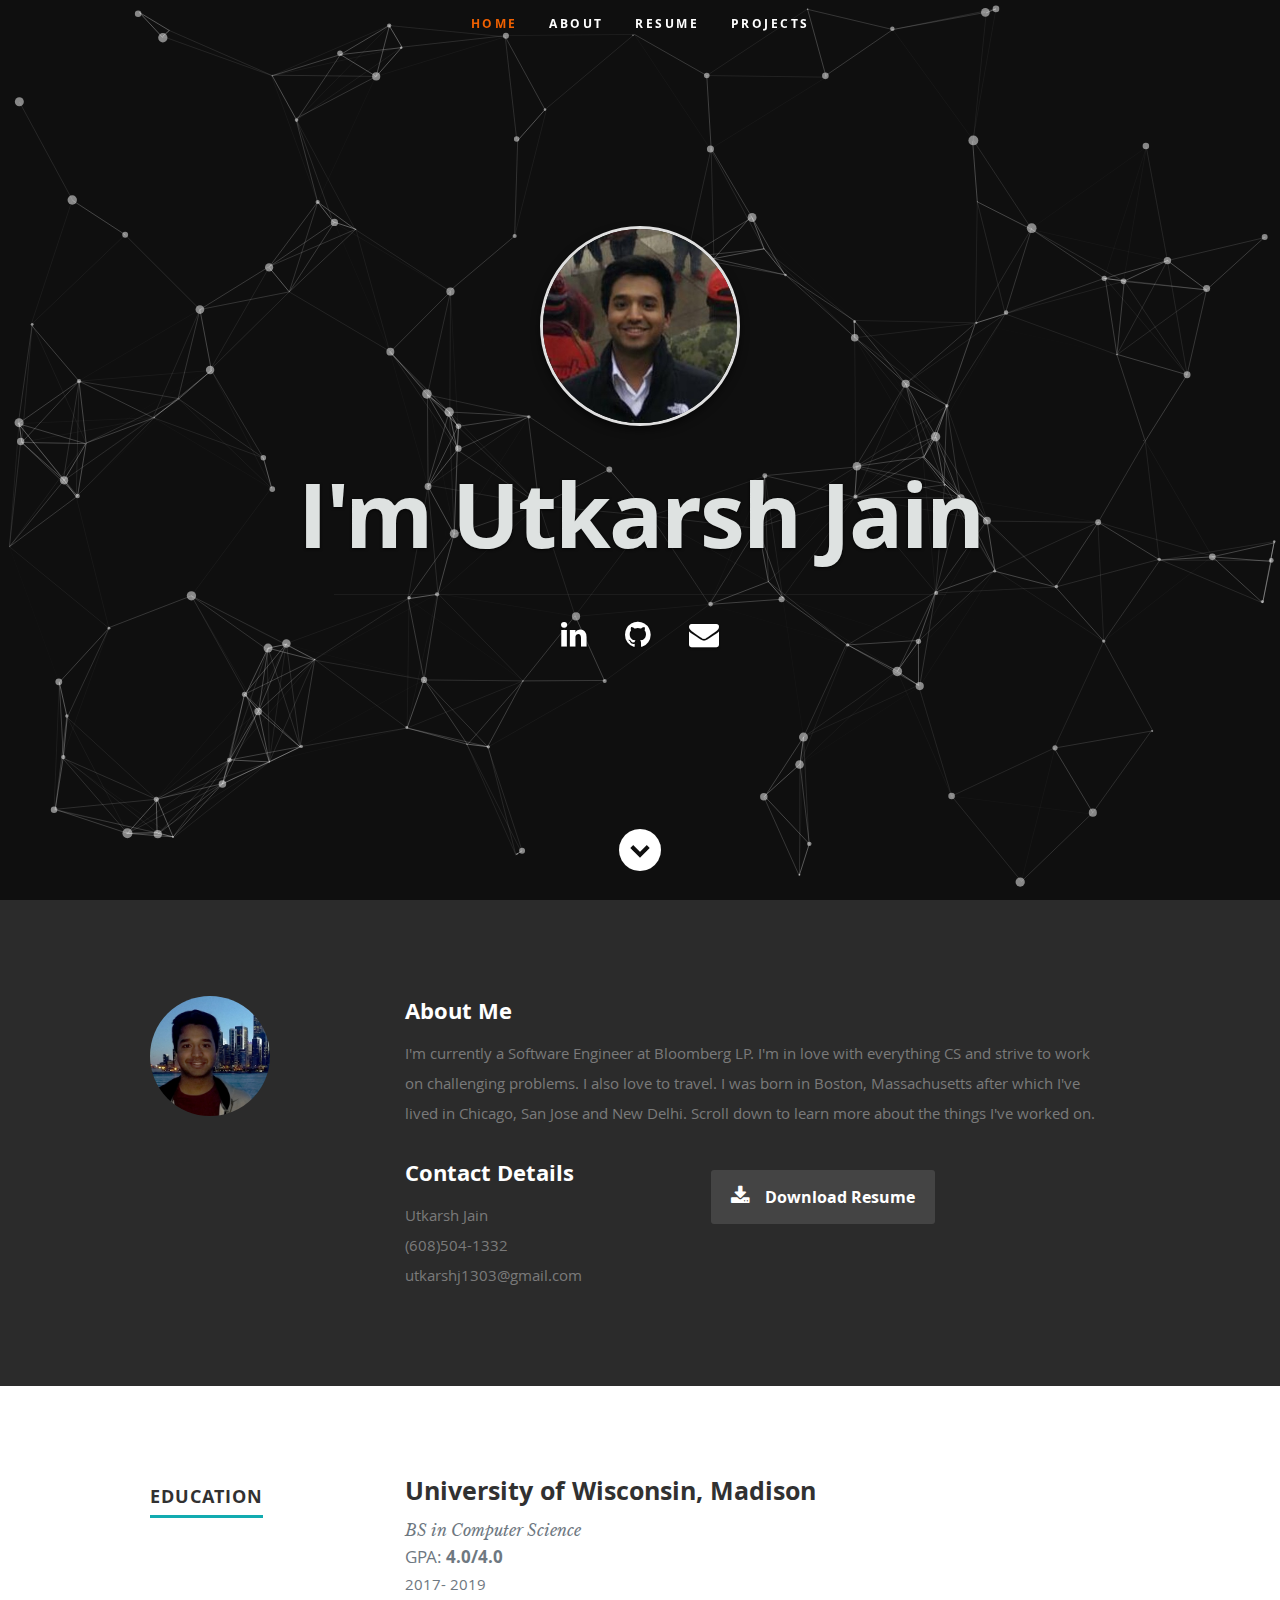
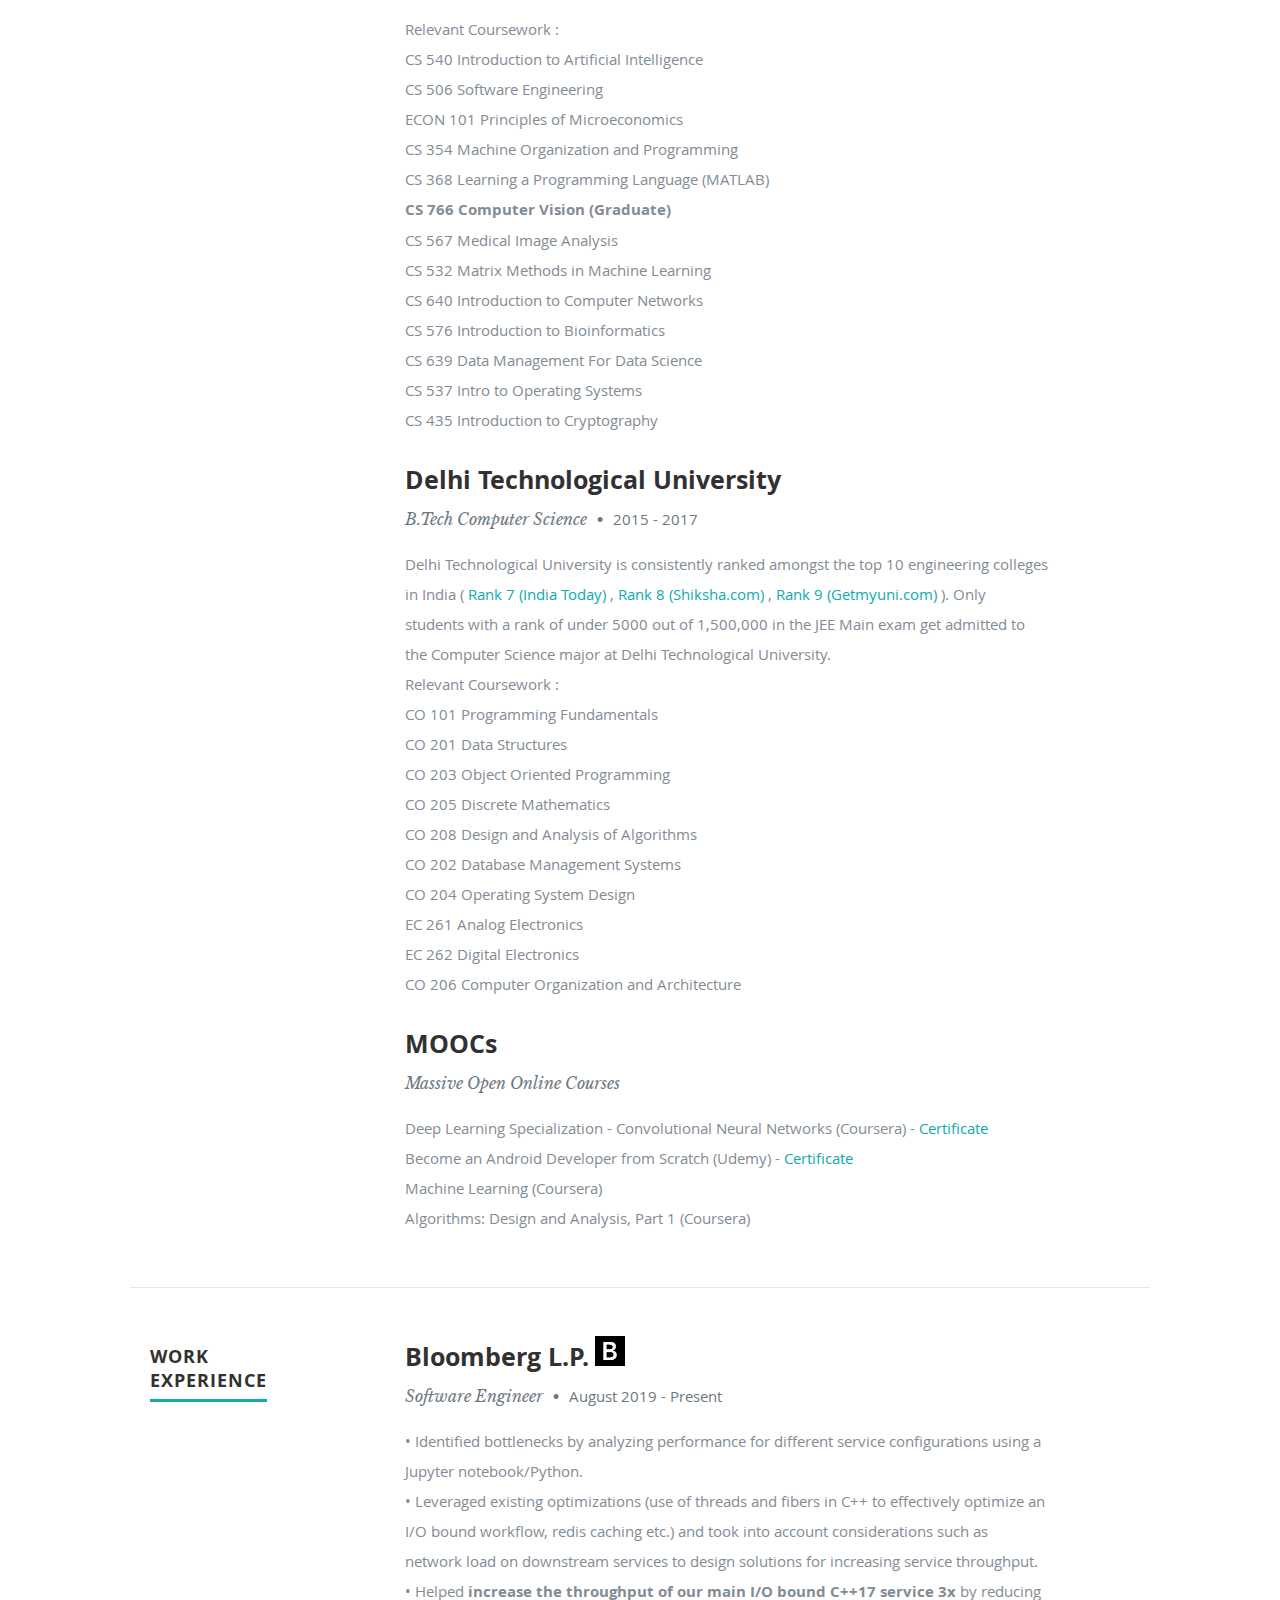
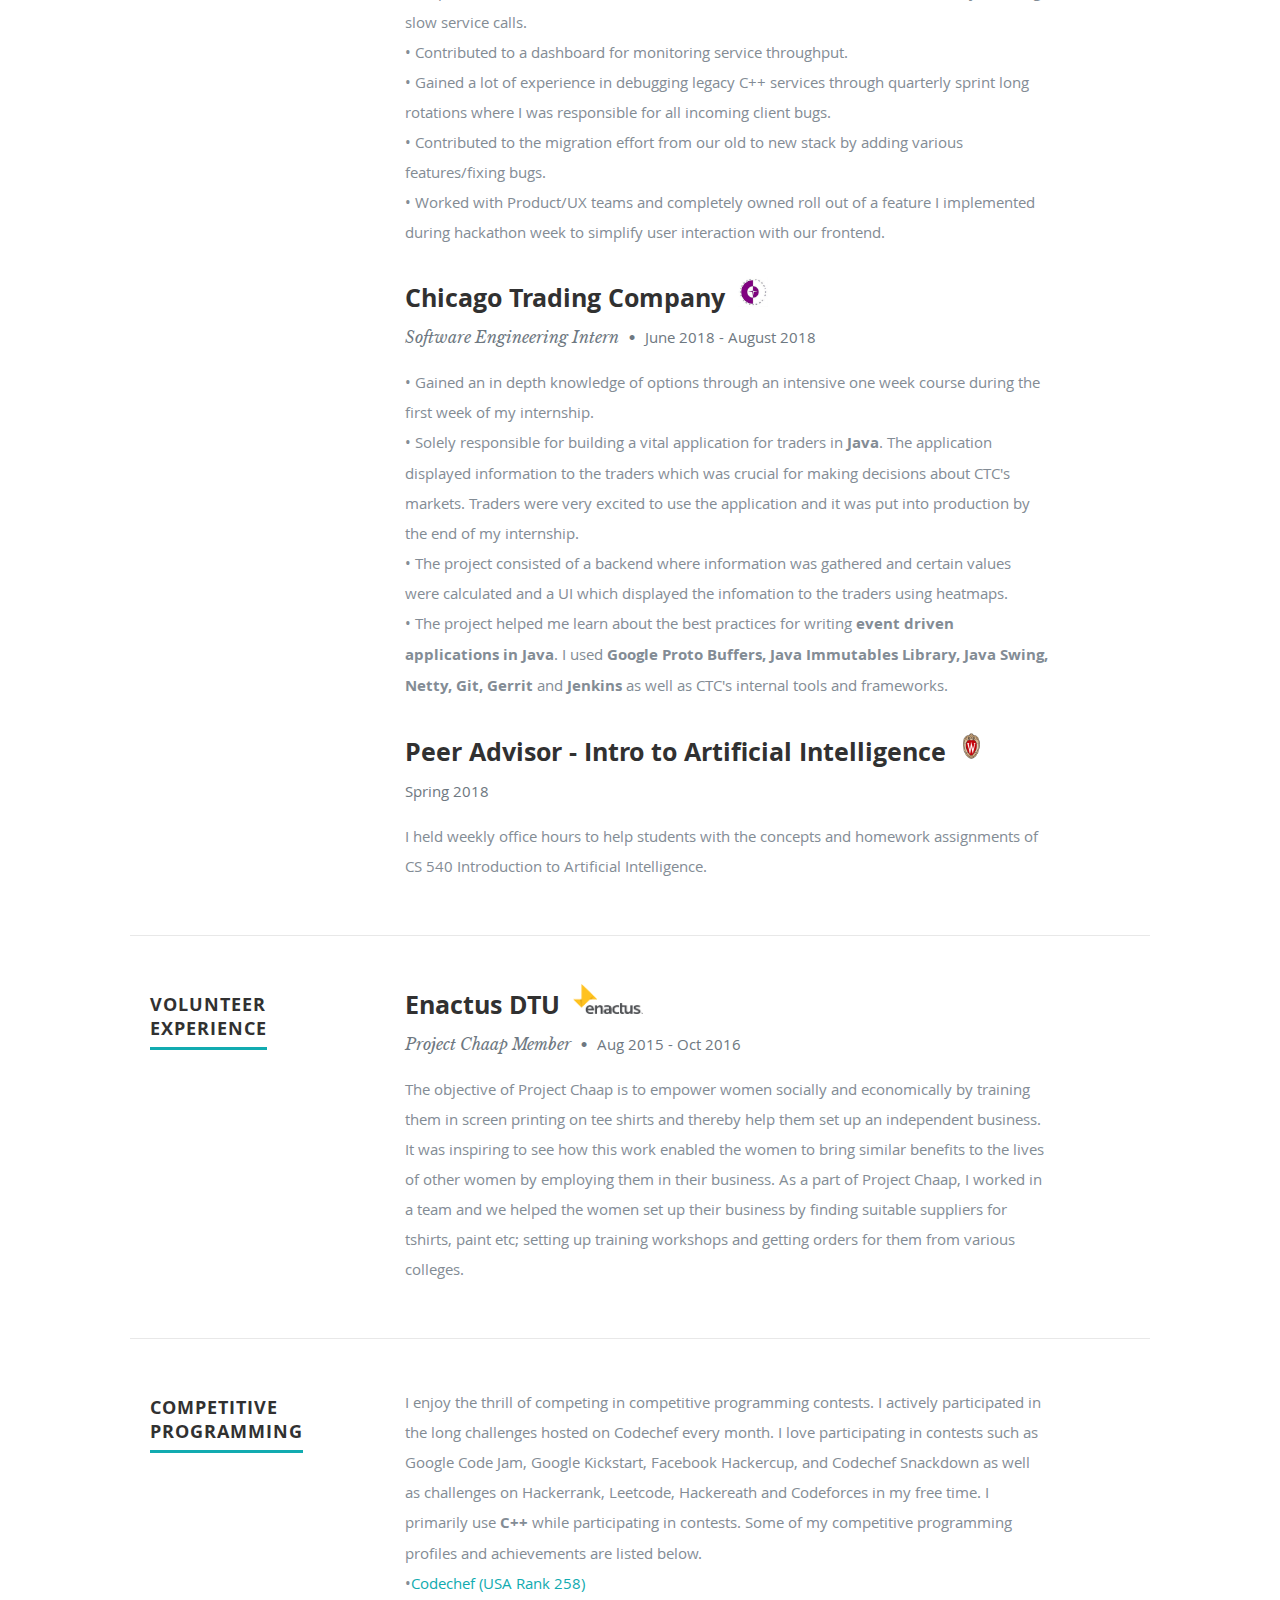
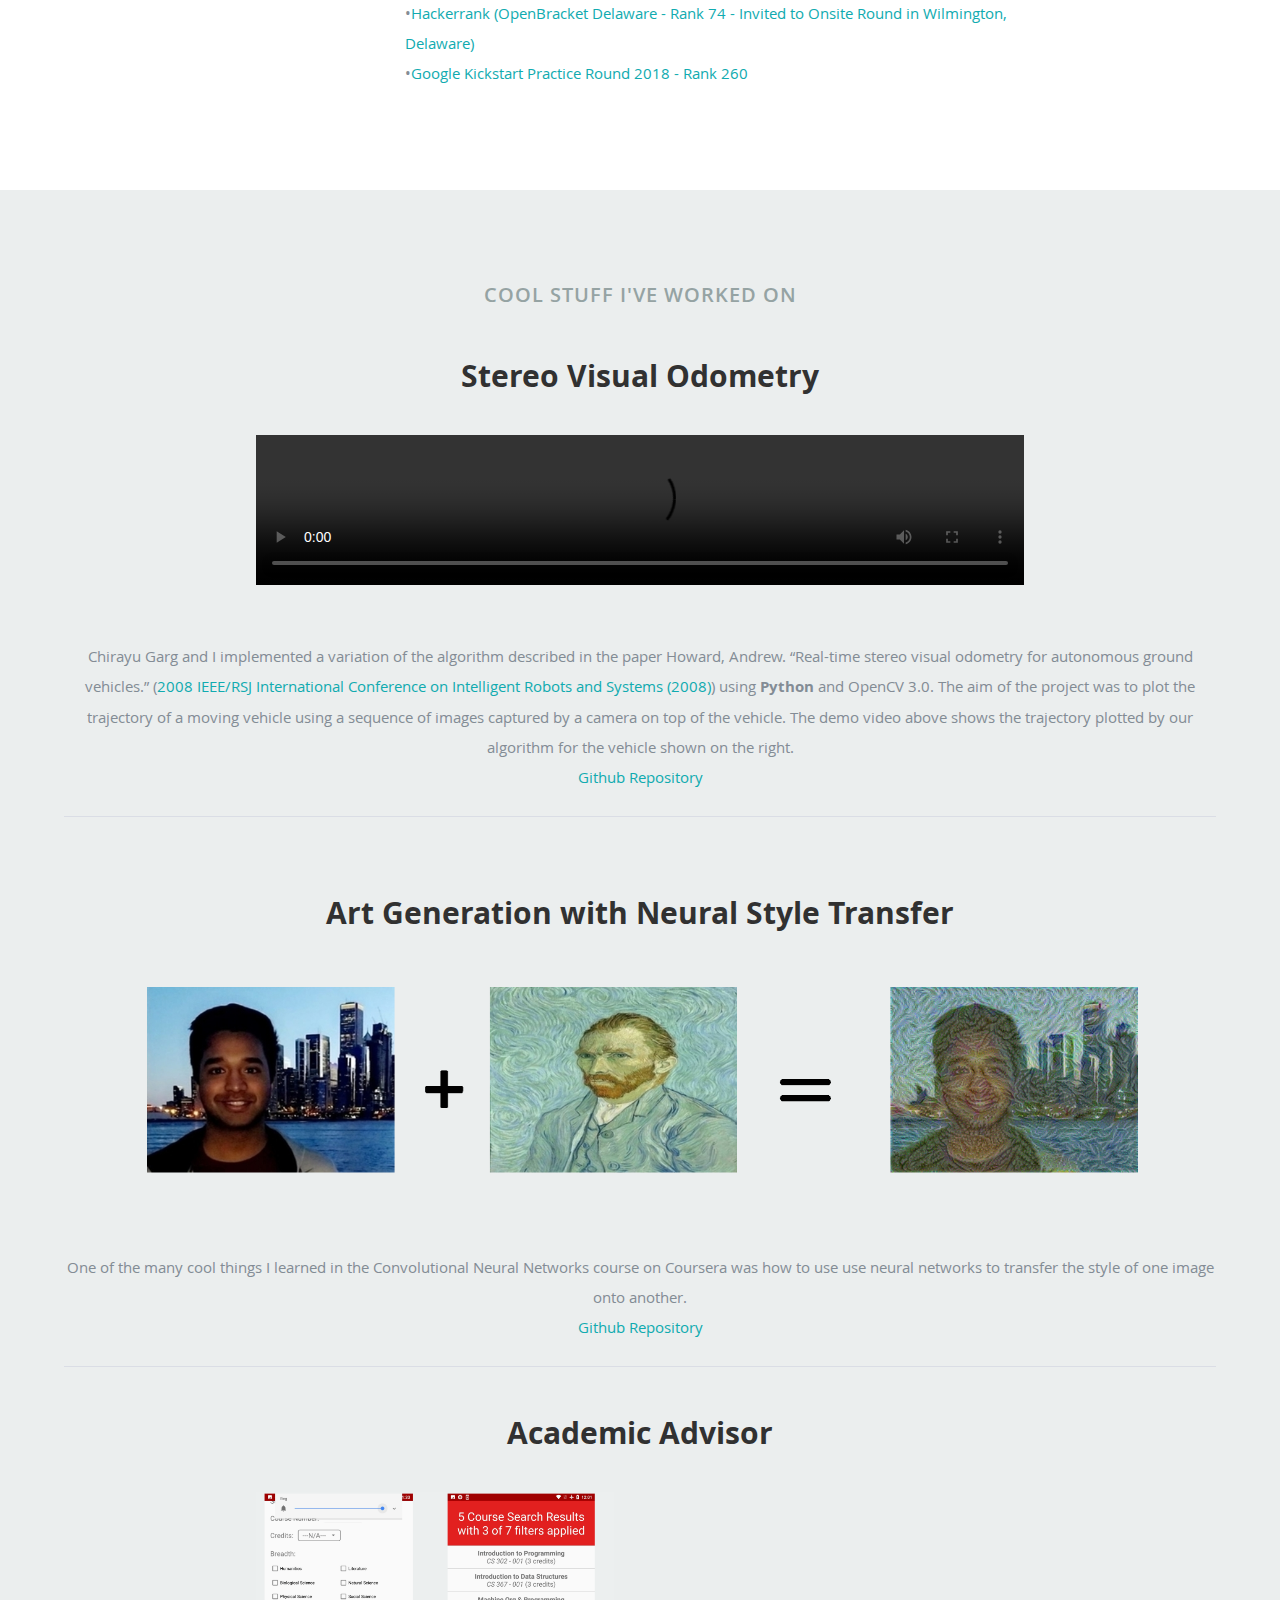
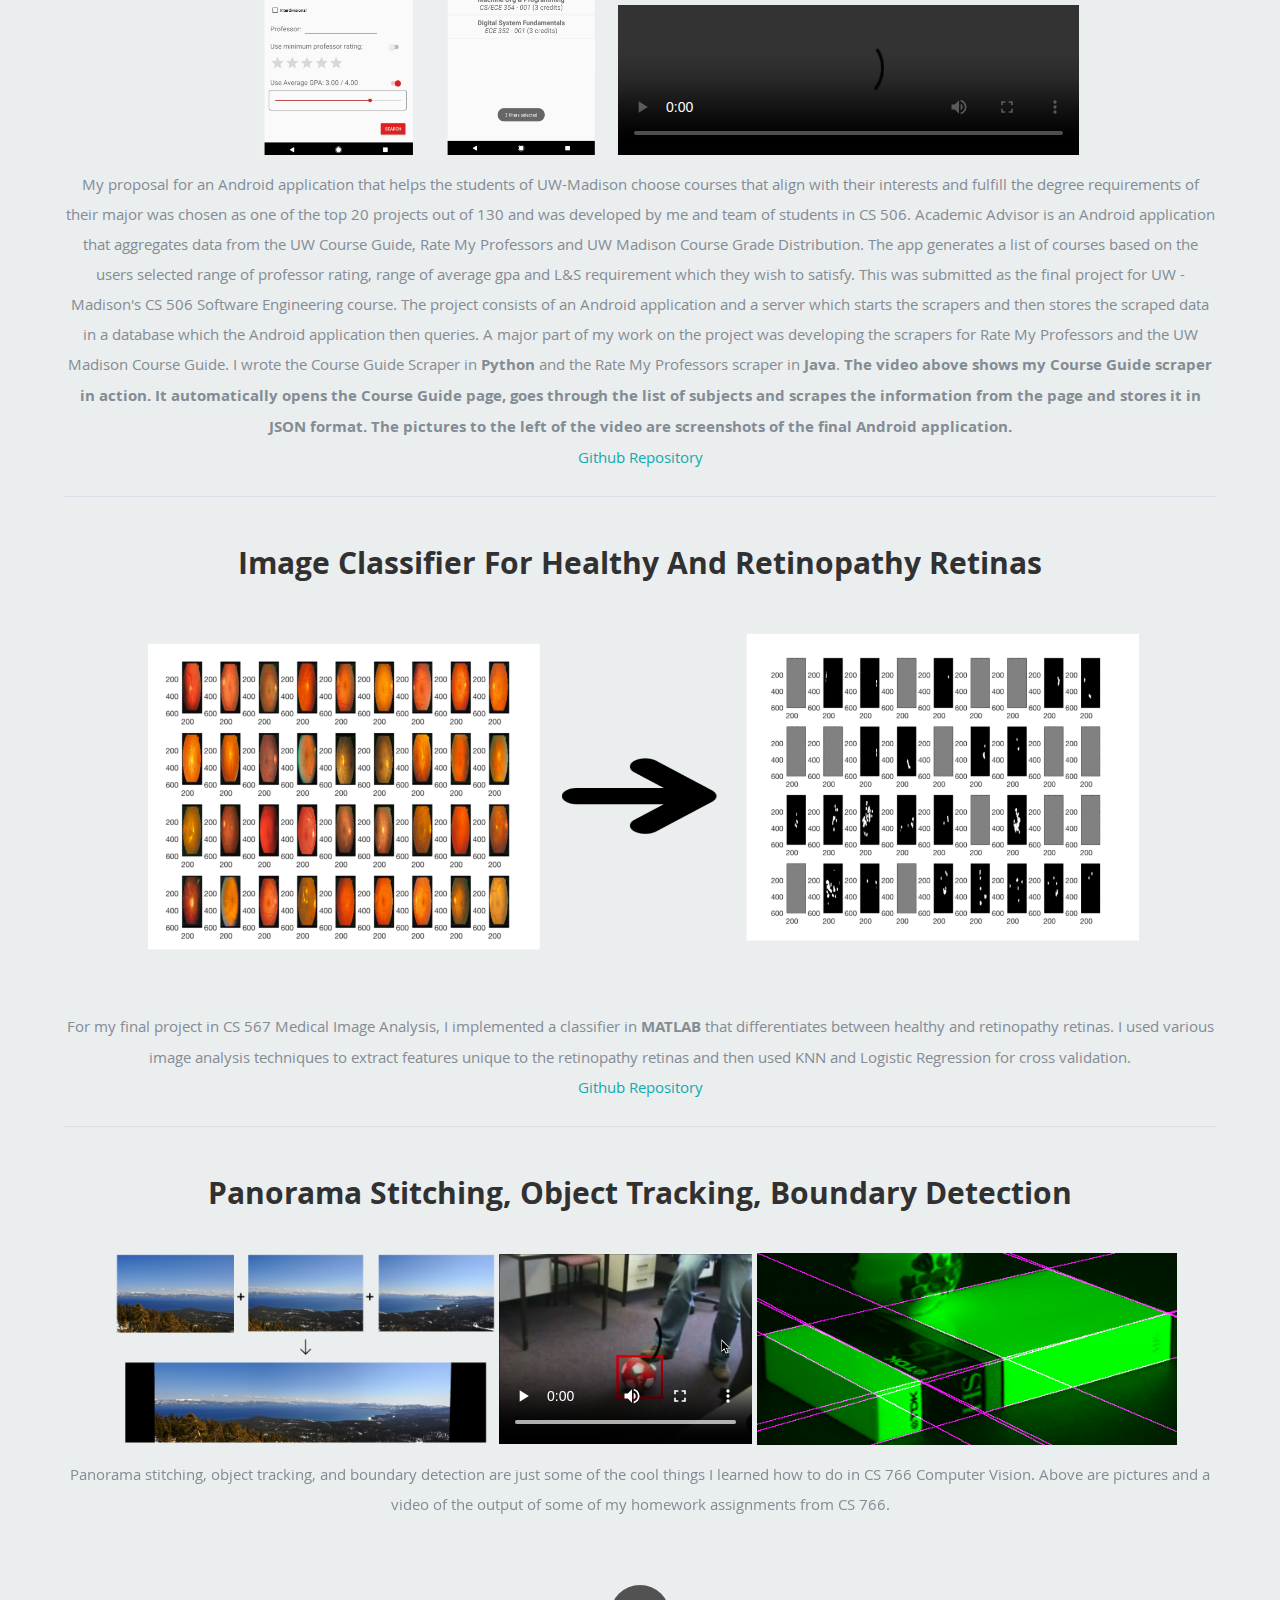
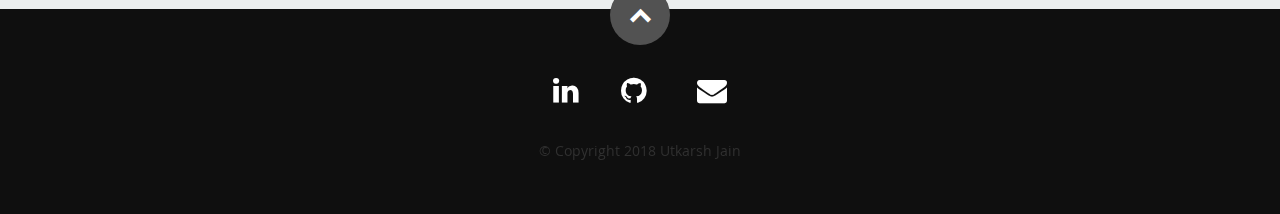
==== commit f92cd6b8: "remove lets chat" ====
--- a/index.html
+++ b/index.html
@@ -315,6 +315,7 @@
 
          </div> <!-- main-col end -->
 
+<!--
          <div class="three columns header-col">
             <h1><span>Let's Chat About</span><br></h1>
 
@@ -332,10 +333,11 @@
                   <span>&bull;</span> Interesting/unique software optimizations. I love thinking about ways to optimize software and am constantly amazed by the ingenious optimizations engineers come up. <br>
                   <span>&bull;</span> Surprising applications of Machine Learning <br>
                   </p>
-               </div>
-            </div> <!-- item end -->
-
-         </div> <!-- main-col end -->
+               </div> -->
+               <!--
+            </div> --> <!-- item end -->
+
+        <!-- </div> --><!-- main-col end -->
 
 
       </div> <!-- End Work -->
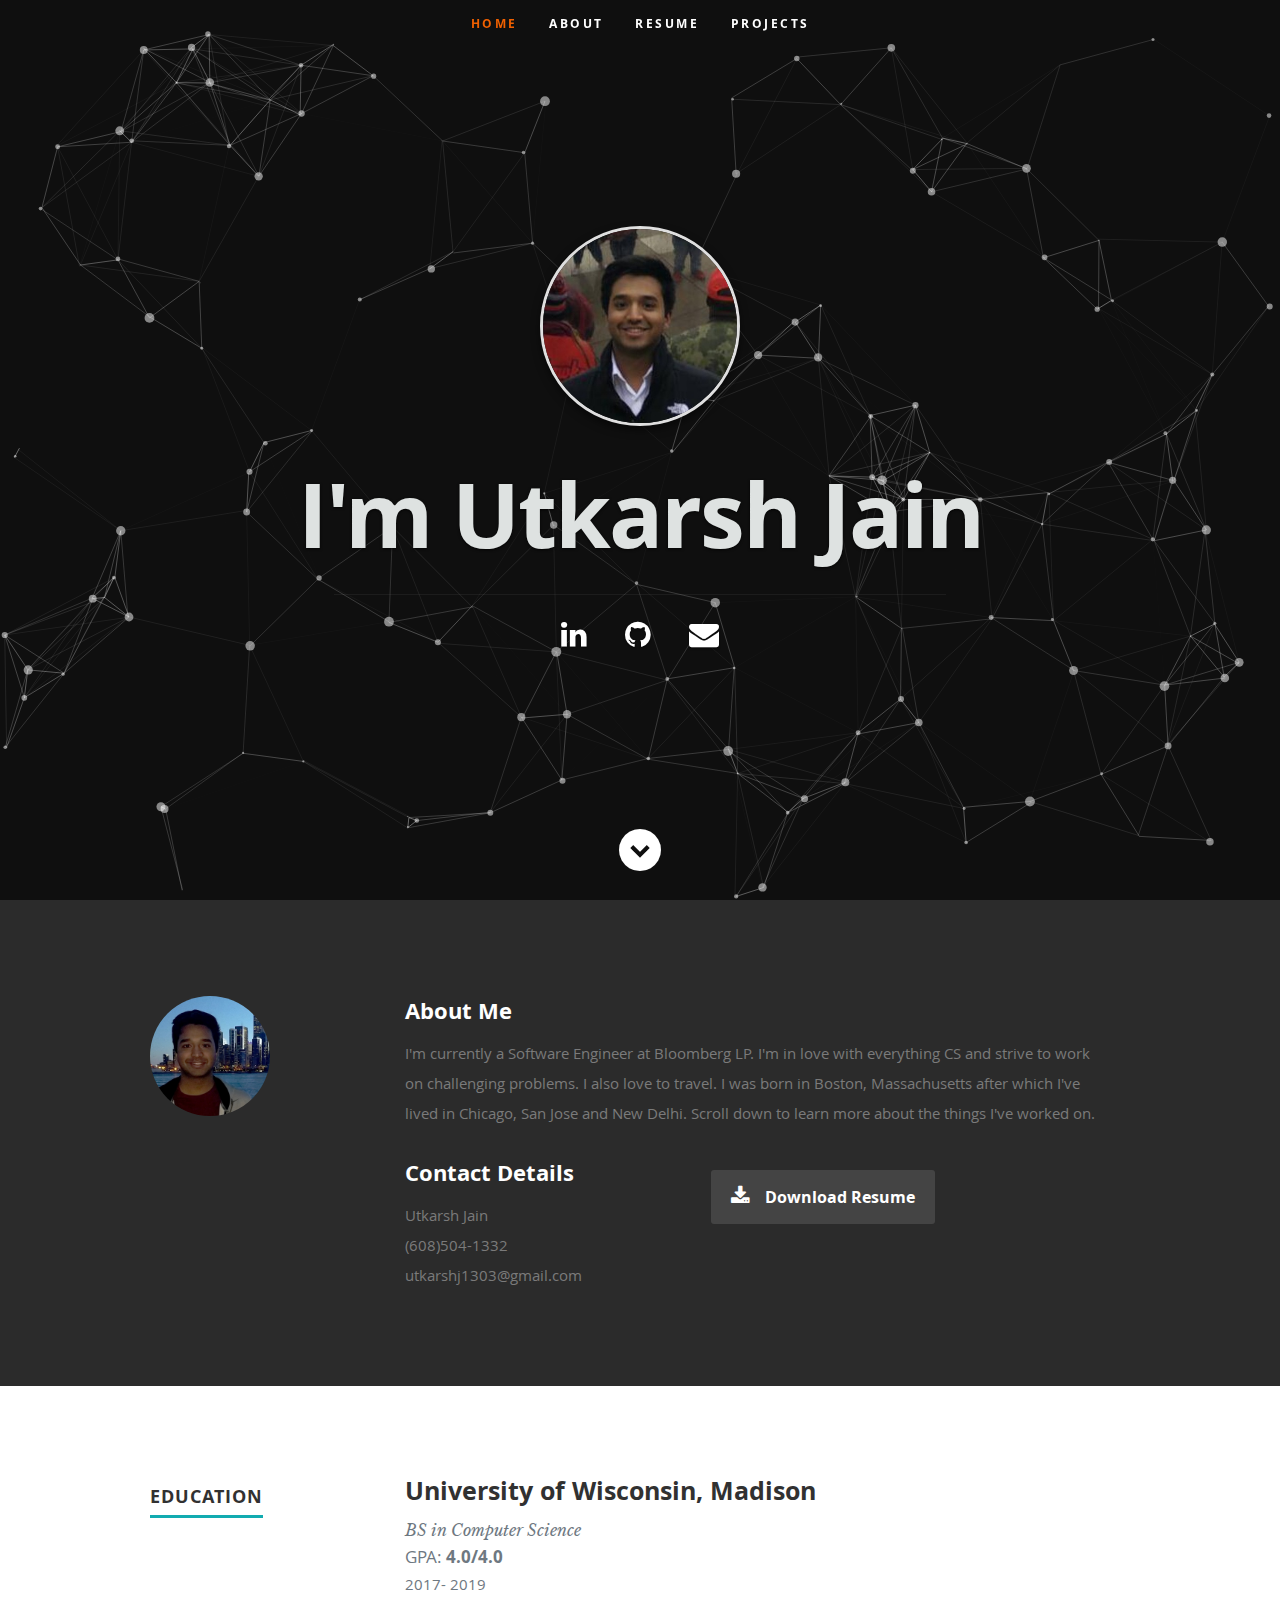
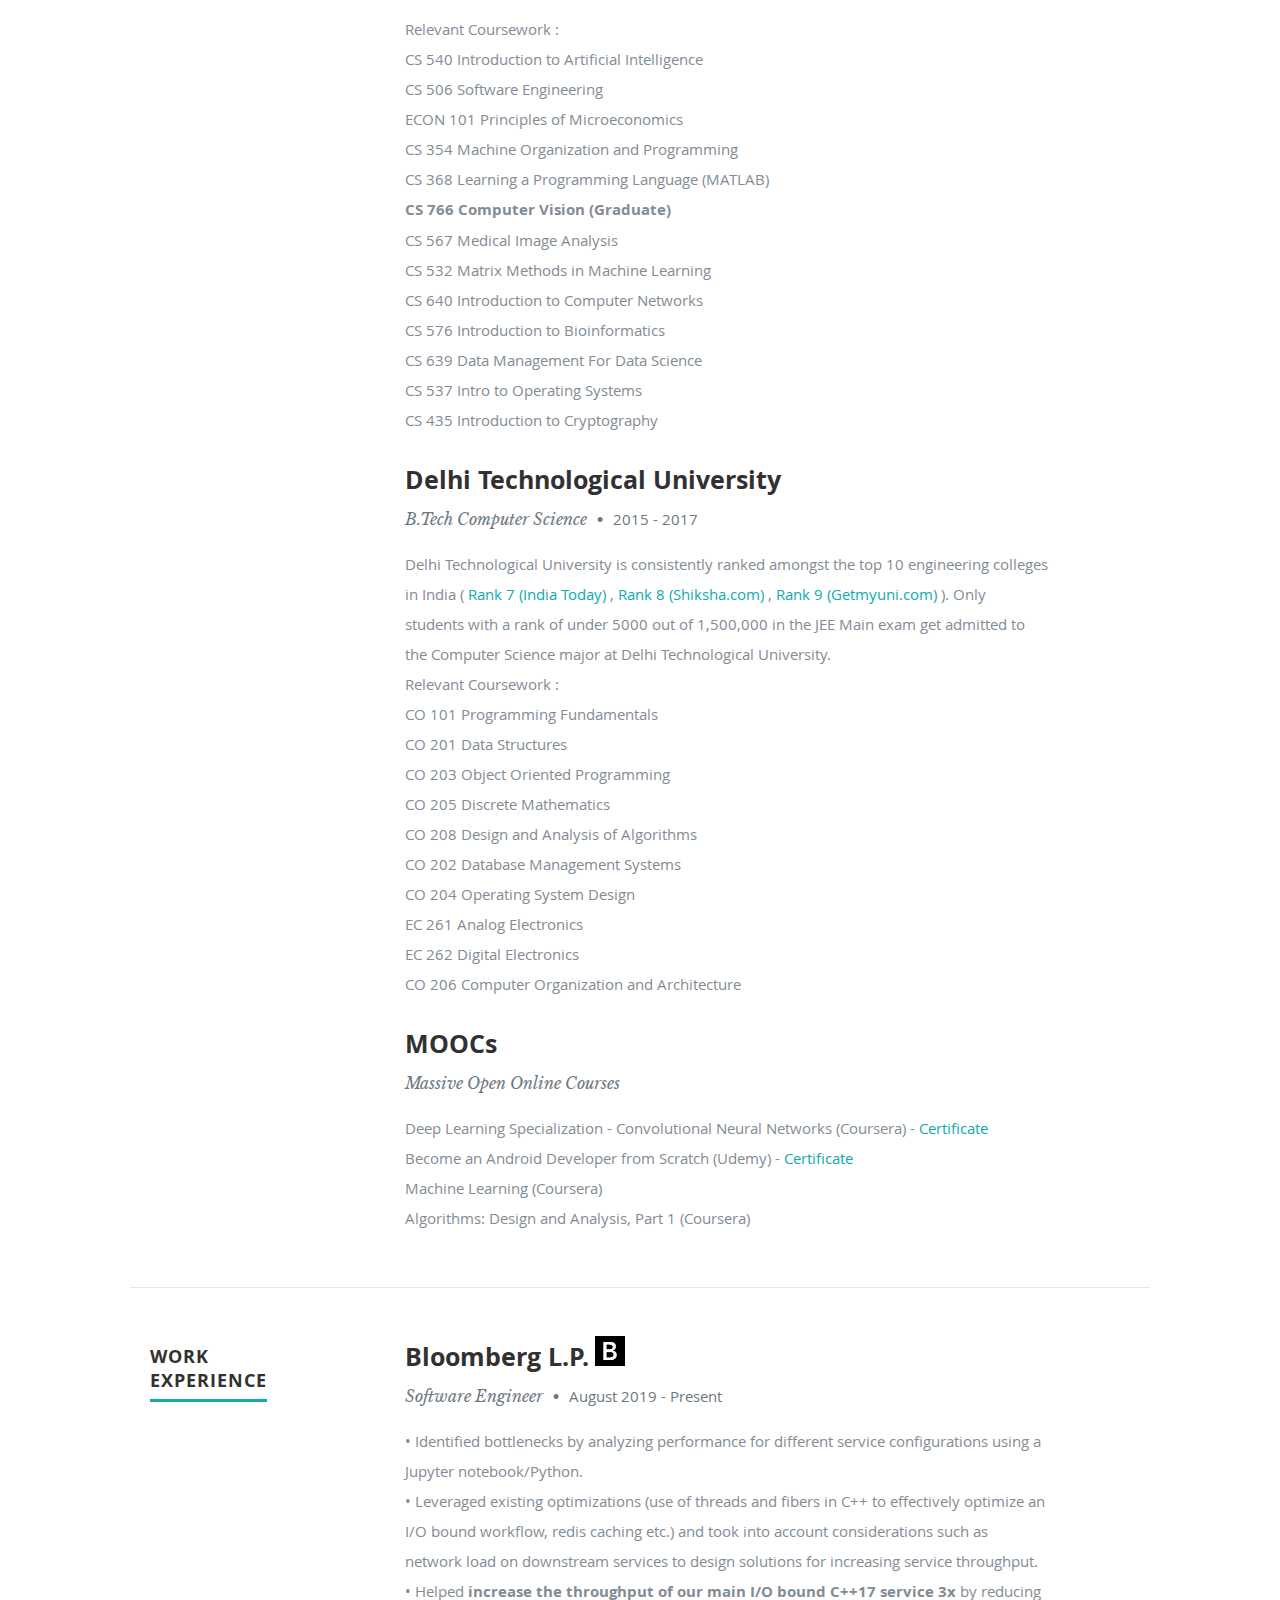
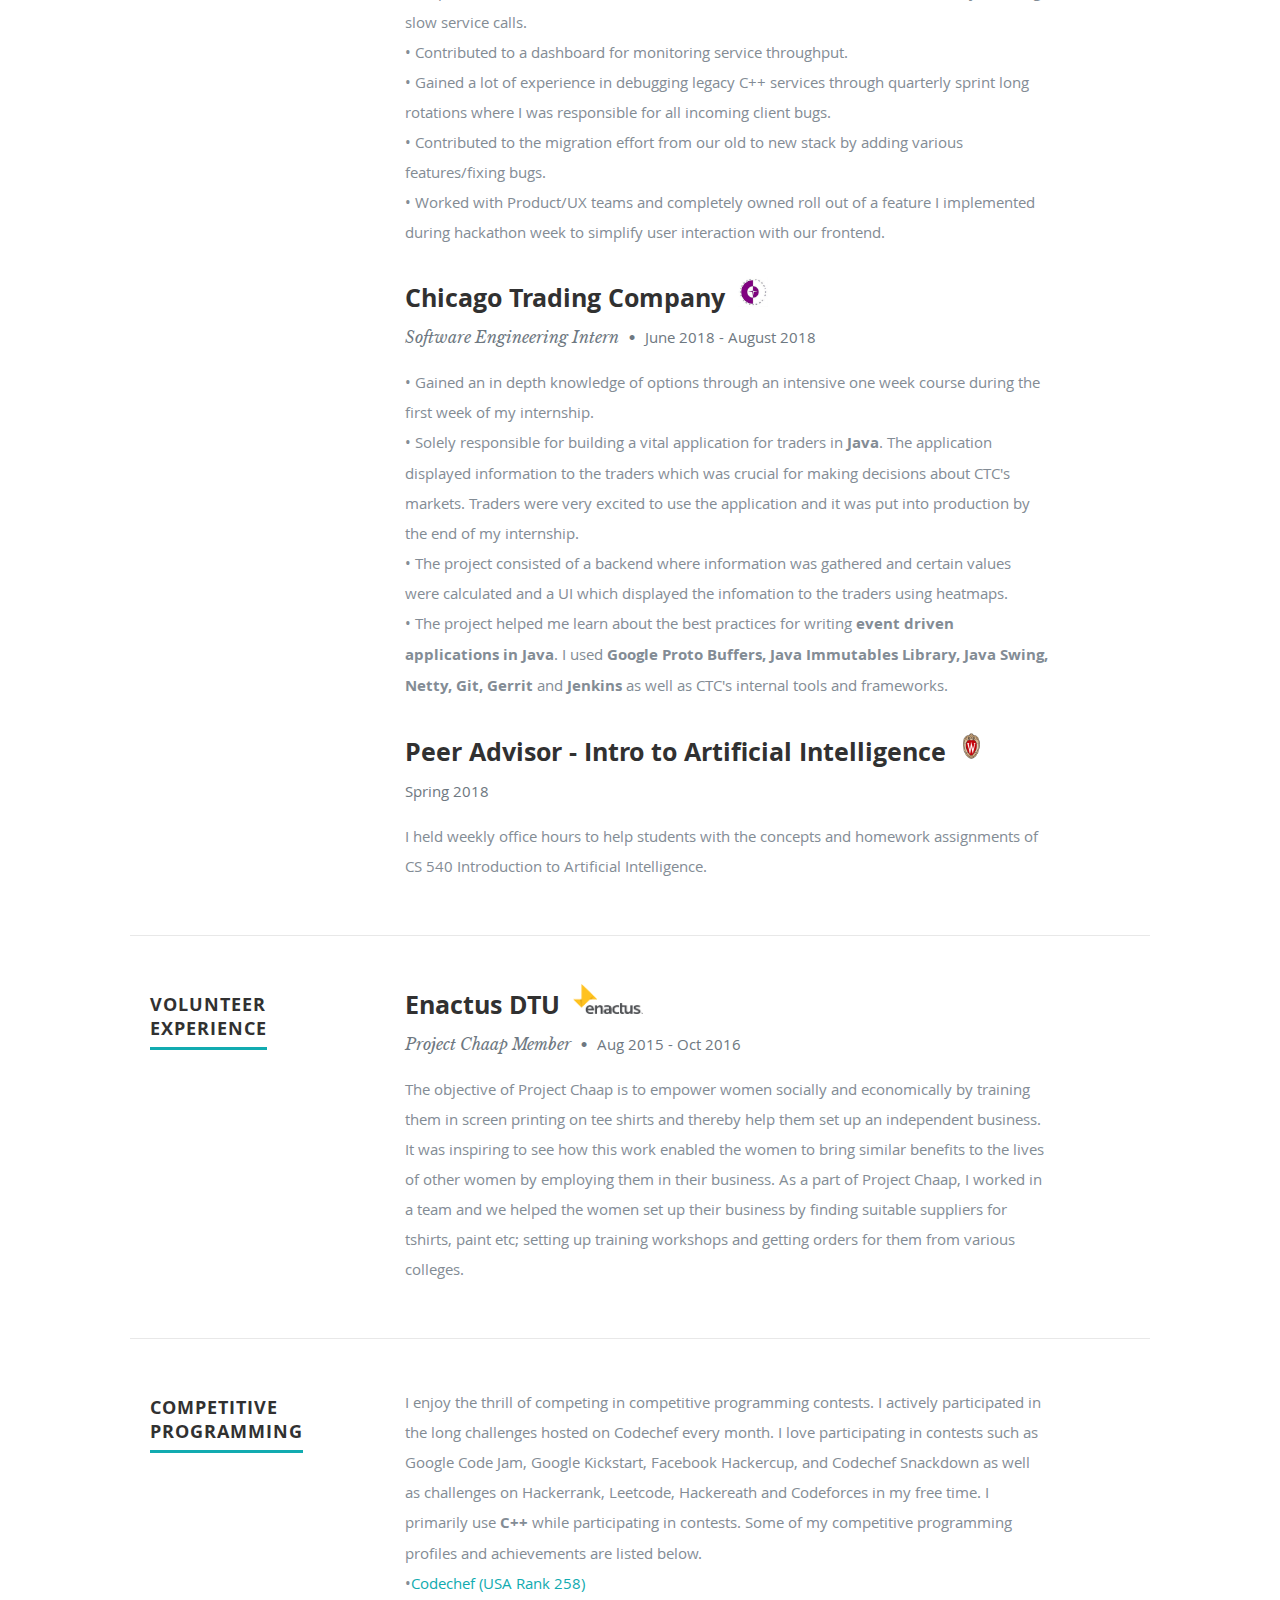
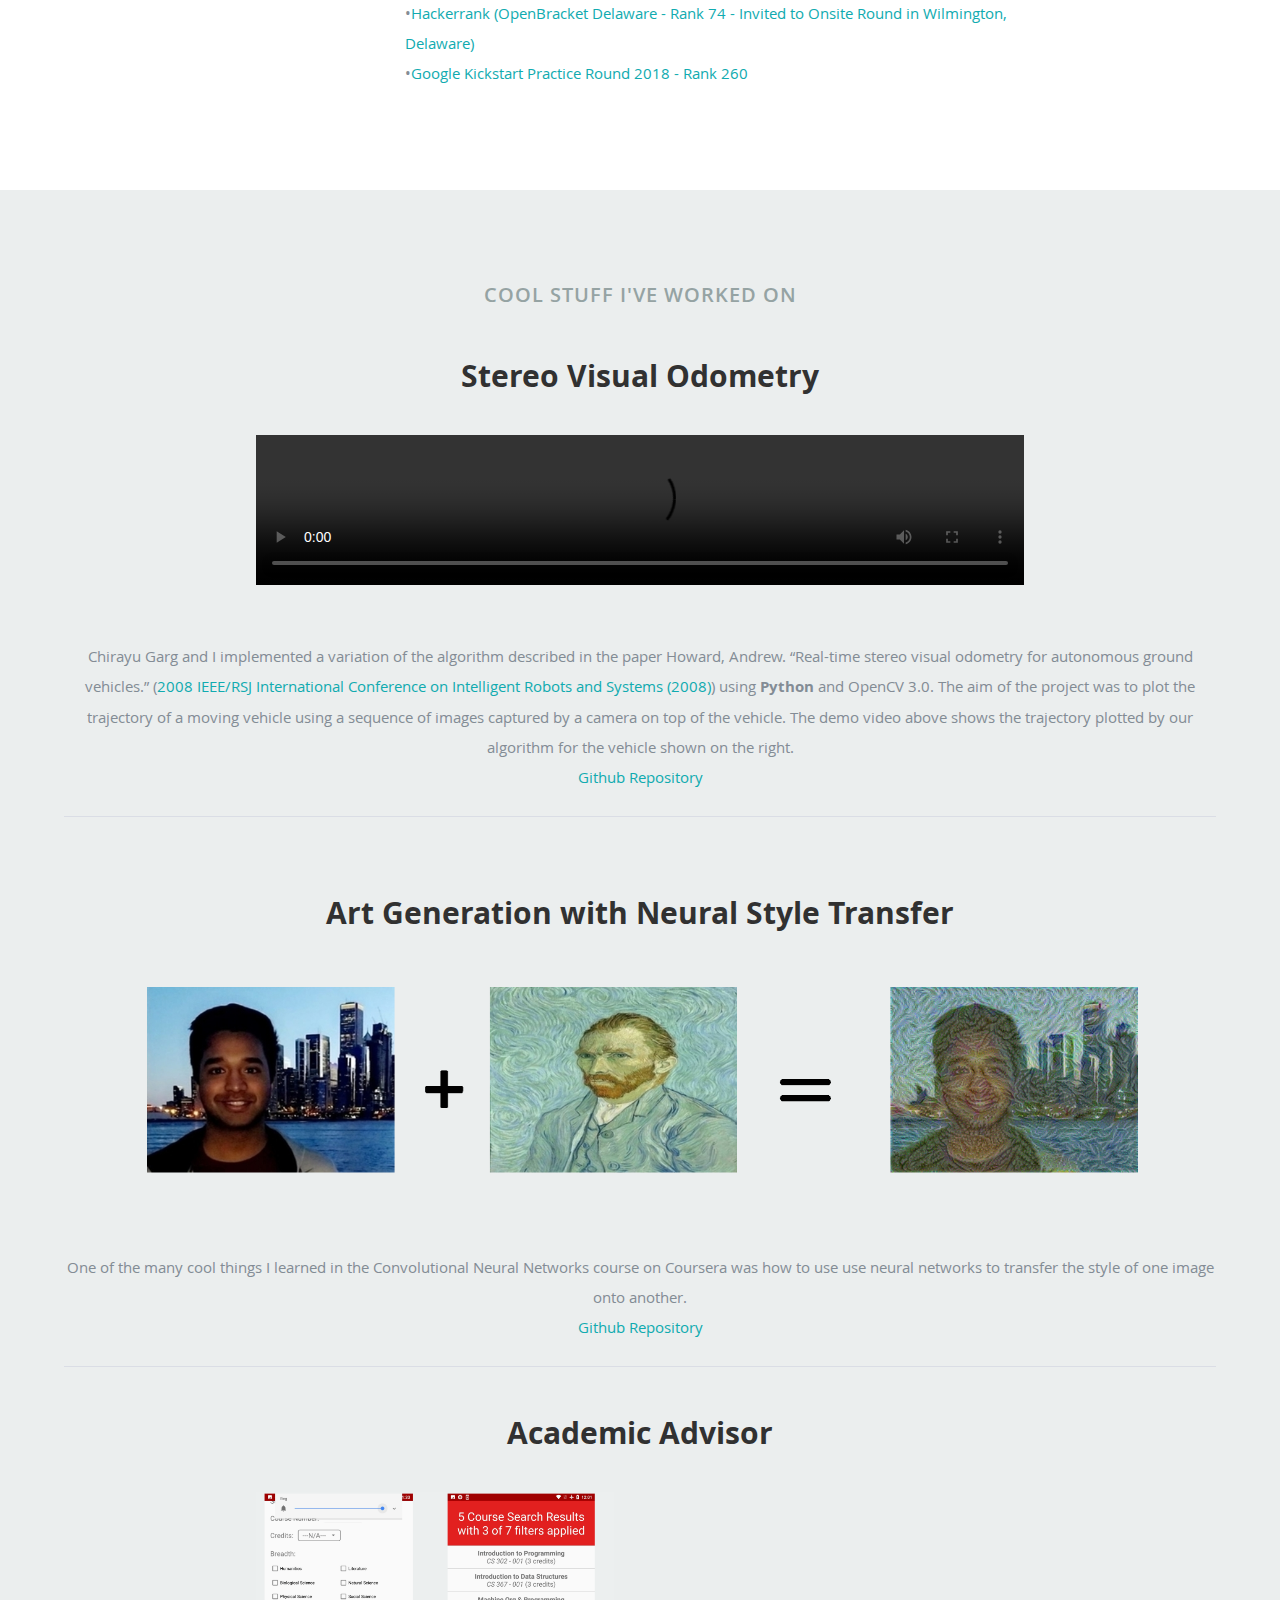
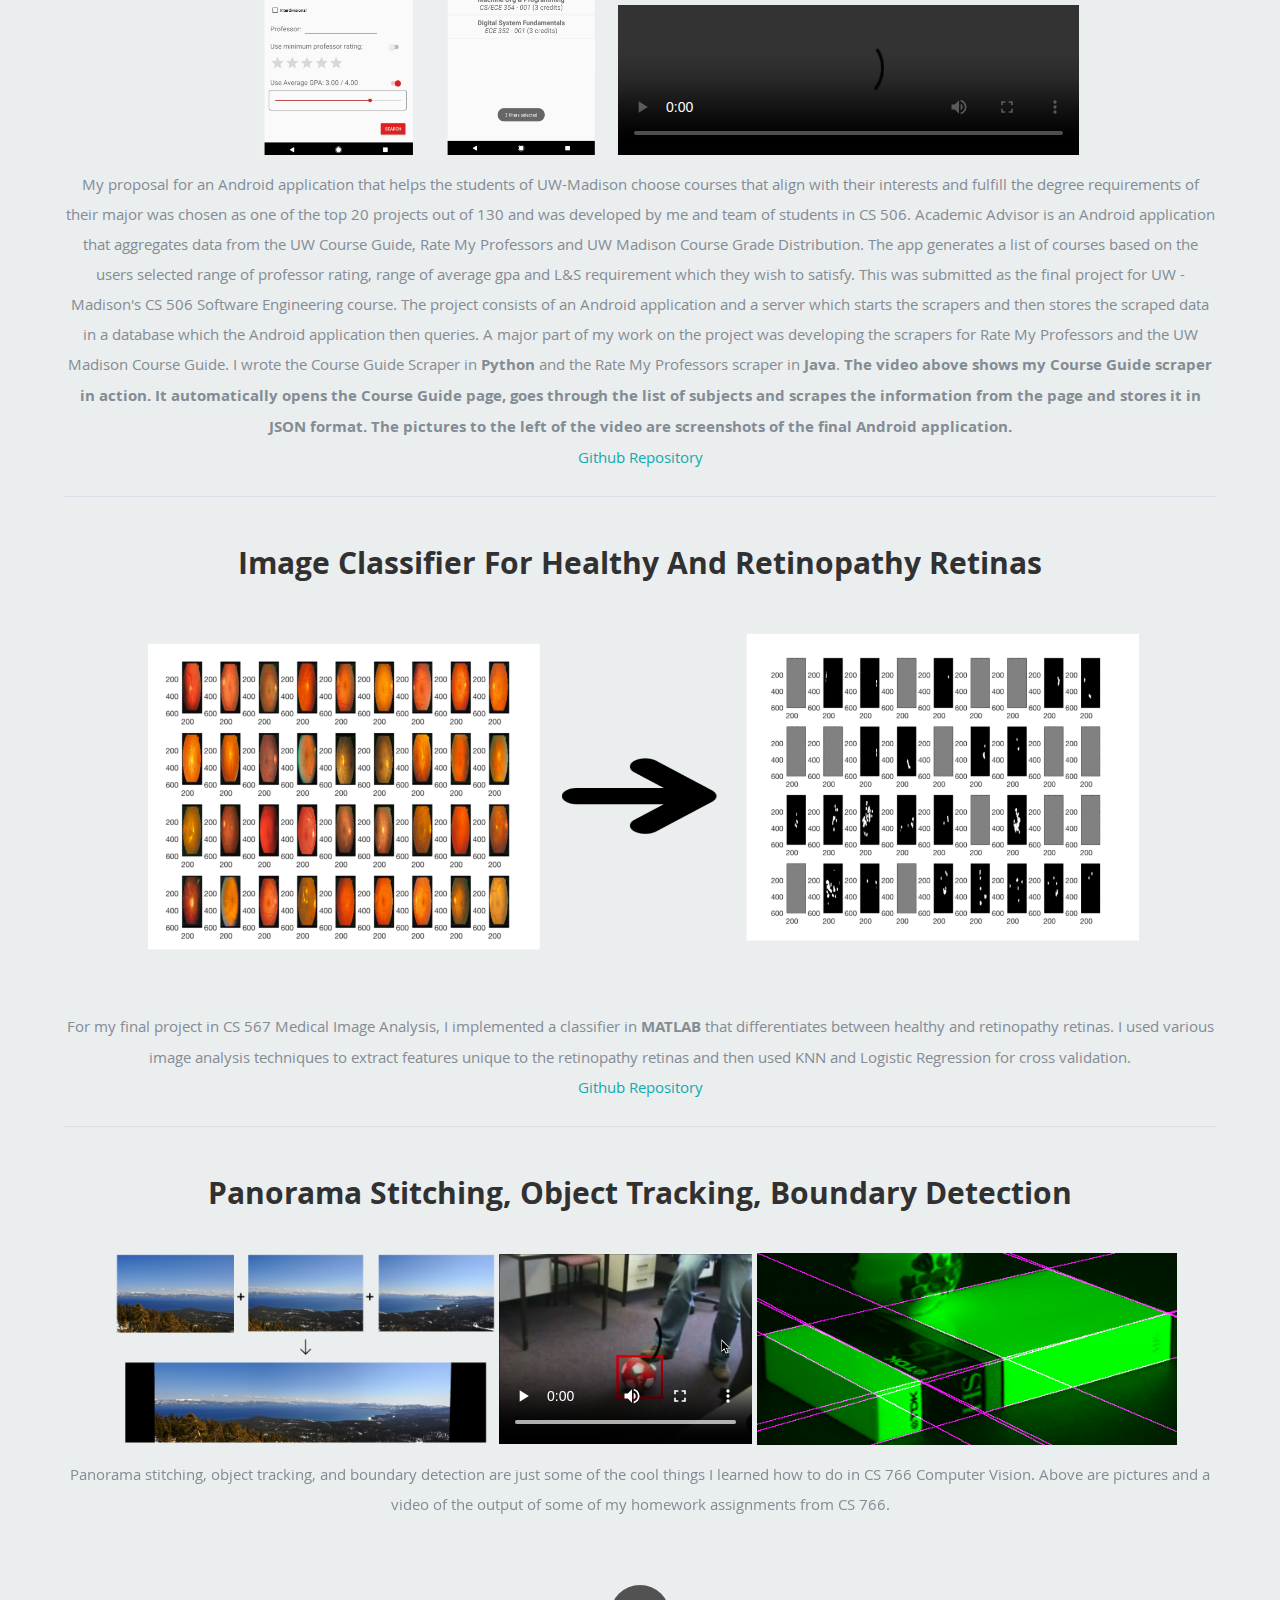
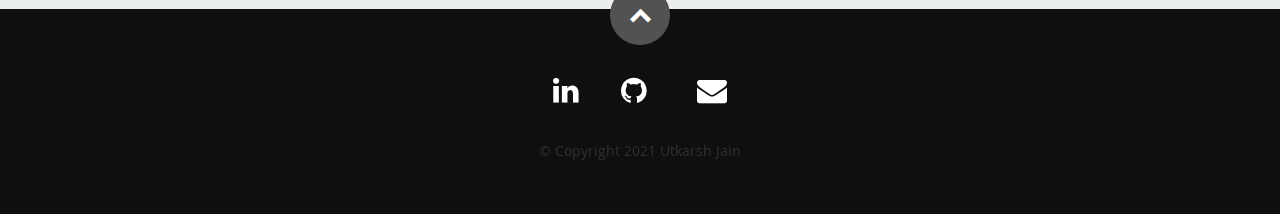
==== commit 96696131: "New Res" ====
--- a/index.html
+++ b/index.html
@@ -397,7 +397,7 @@
             </ul>
 
             <ul class="copyright">
-               <li>&copy; Copyright 2018 Utkarsh Jain</li>
+               <li>&copy; Copyright 2021 Utkarsh Jain</li>
             </ul>
 
          </div>
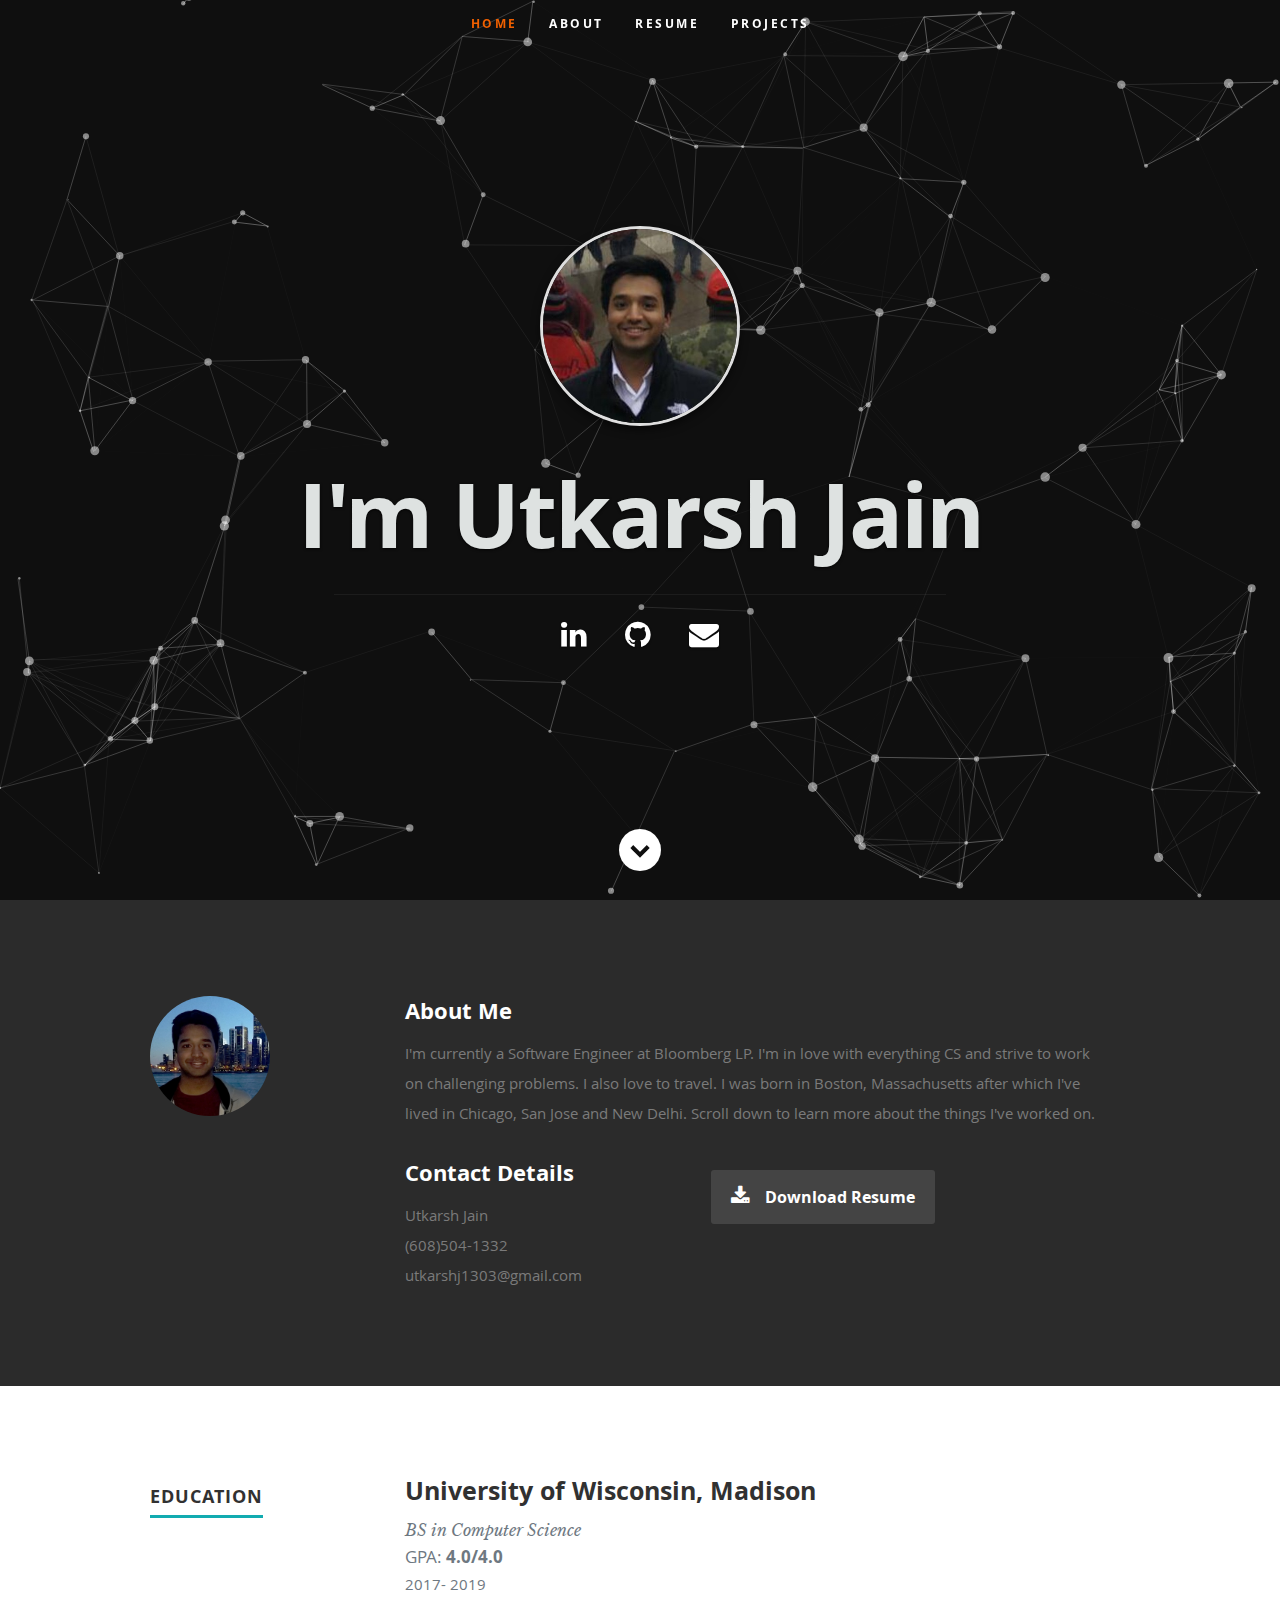
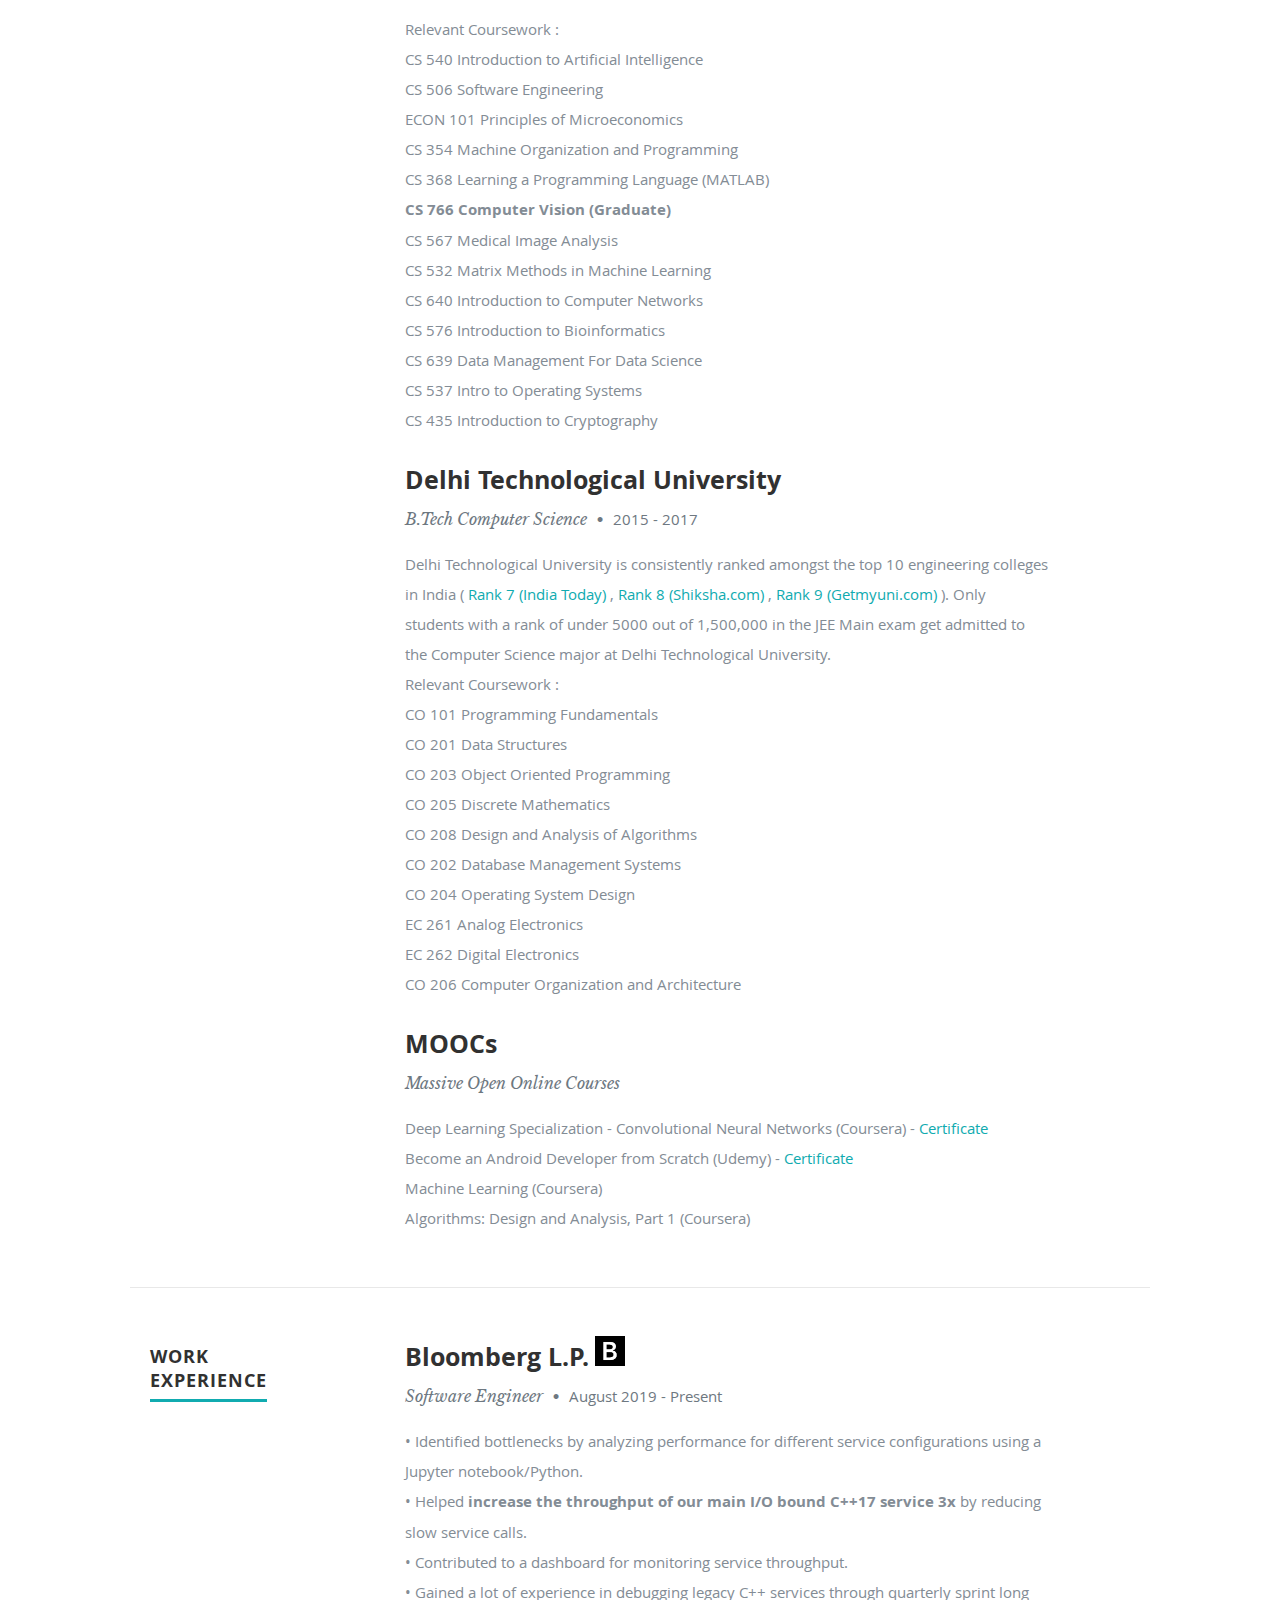
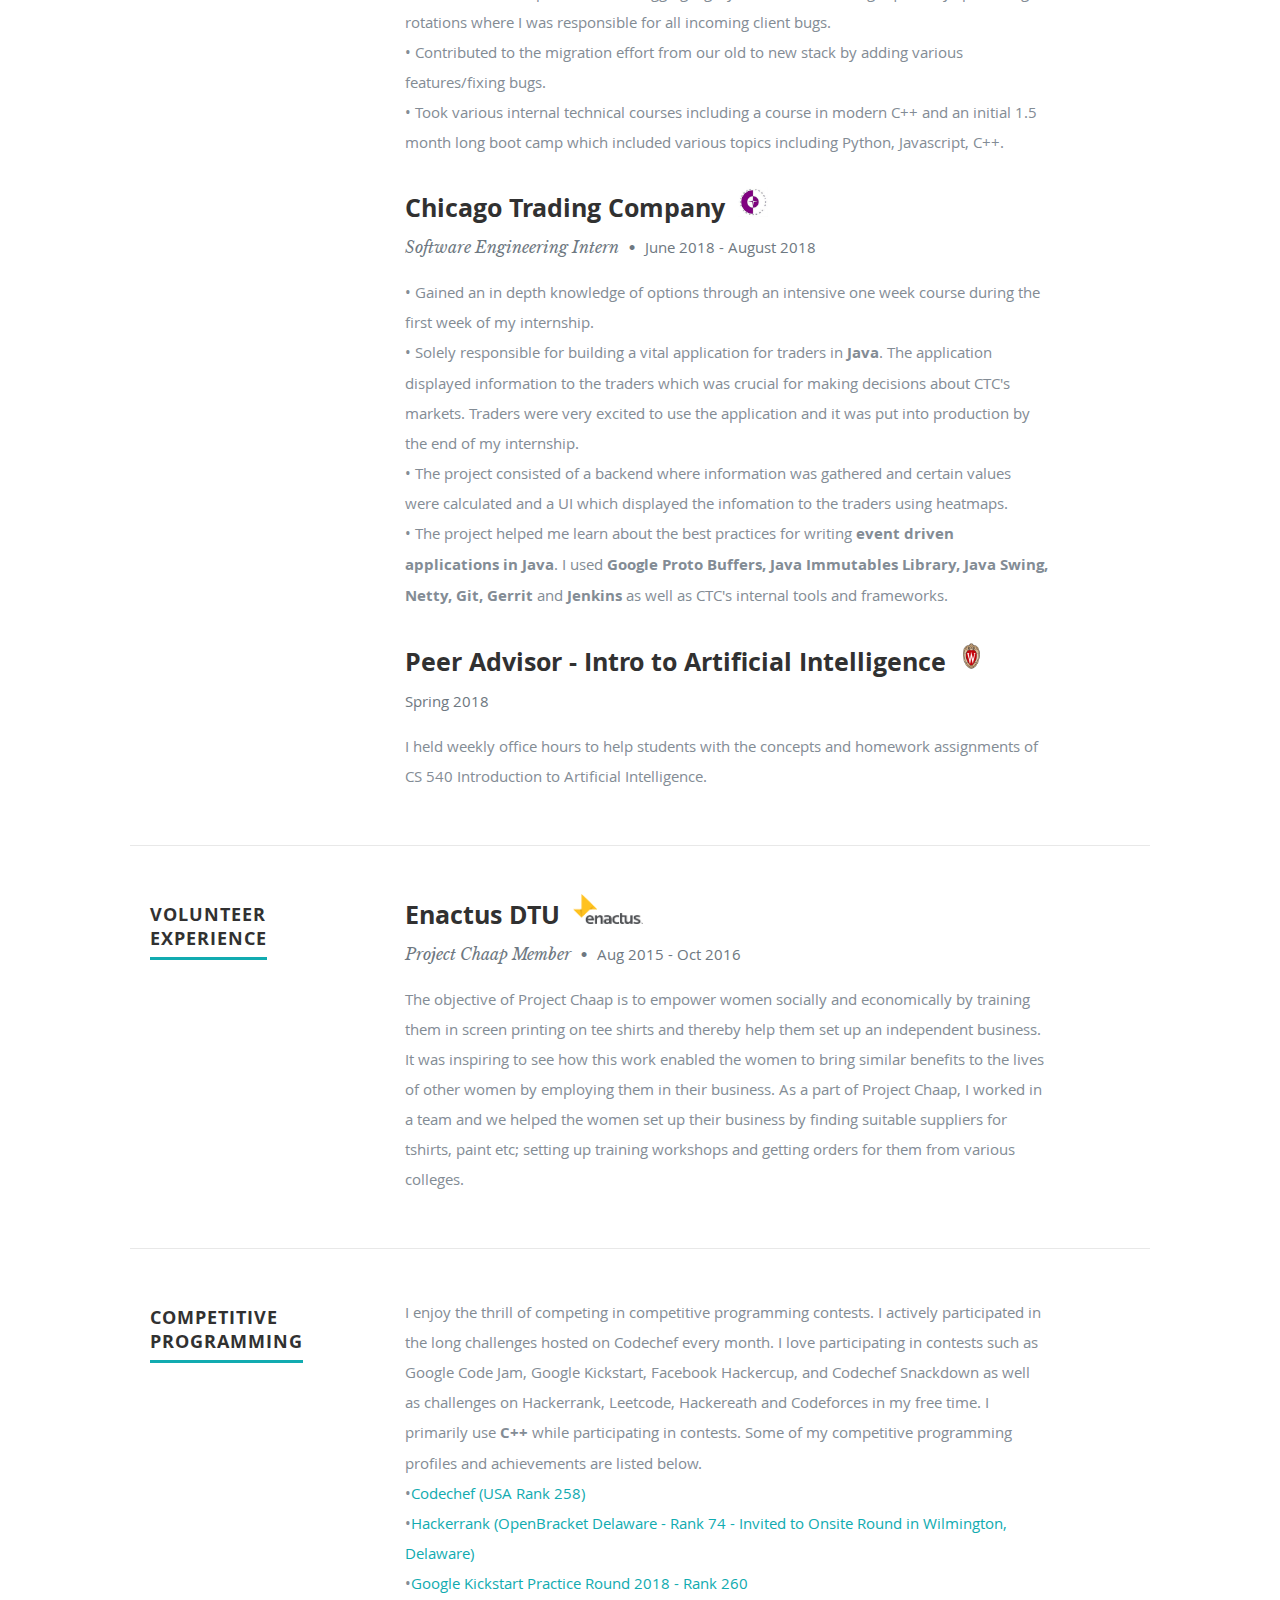
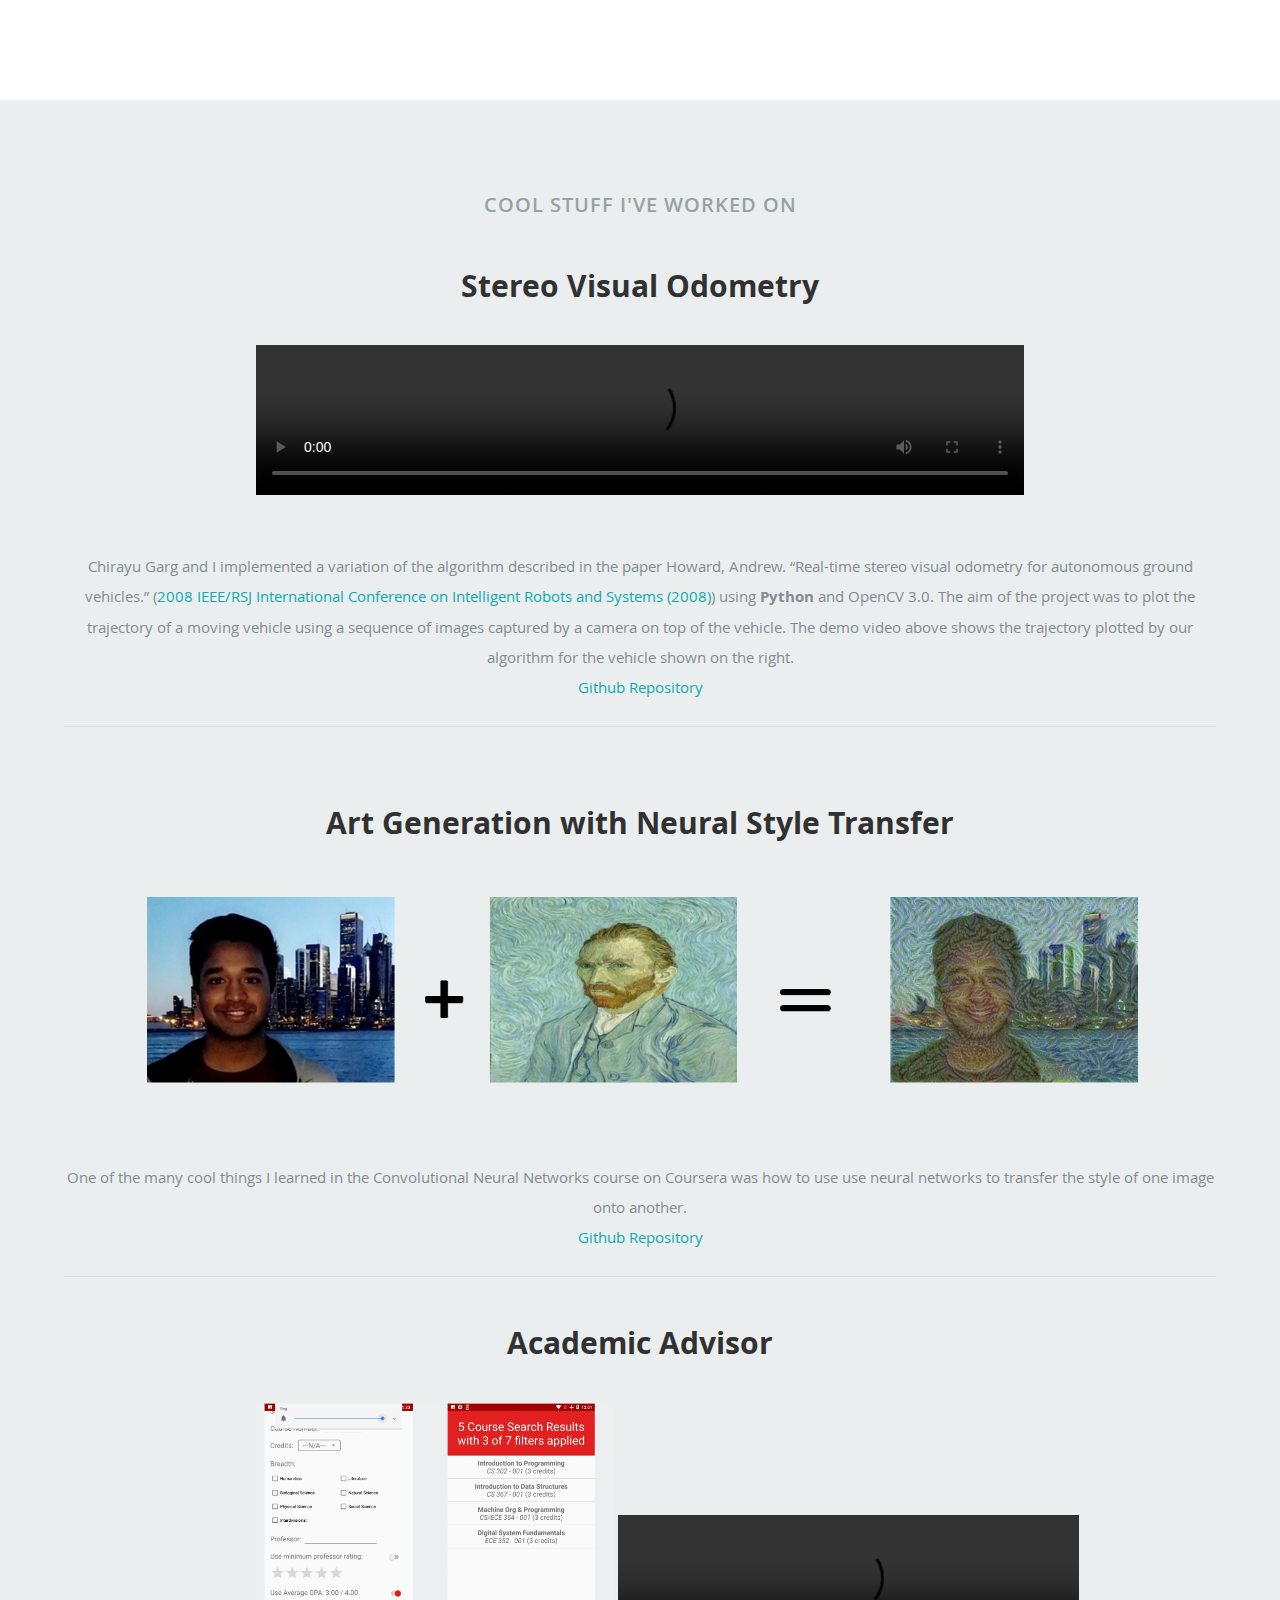
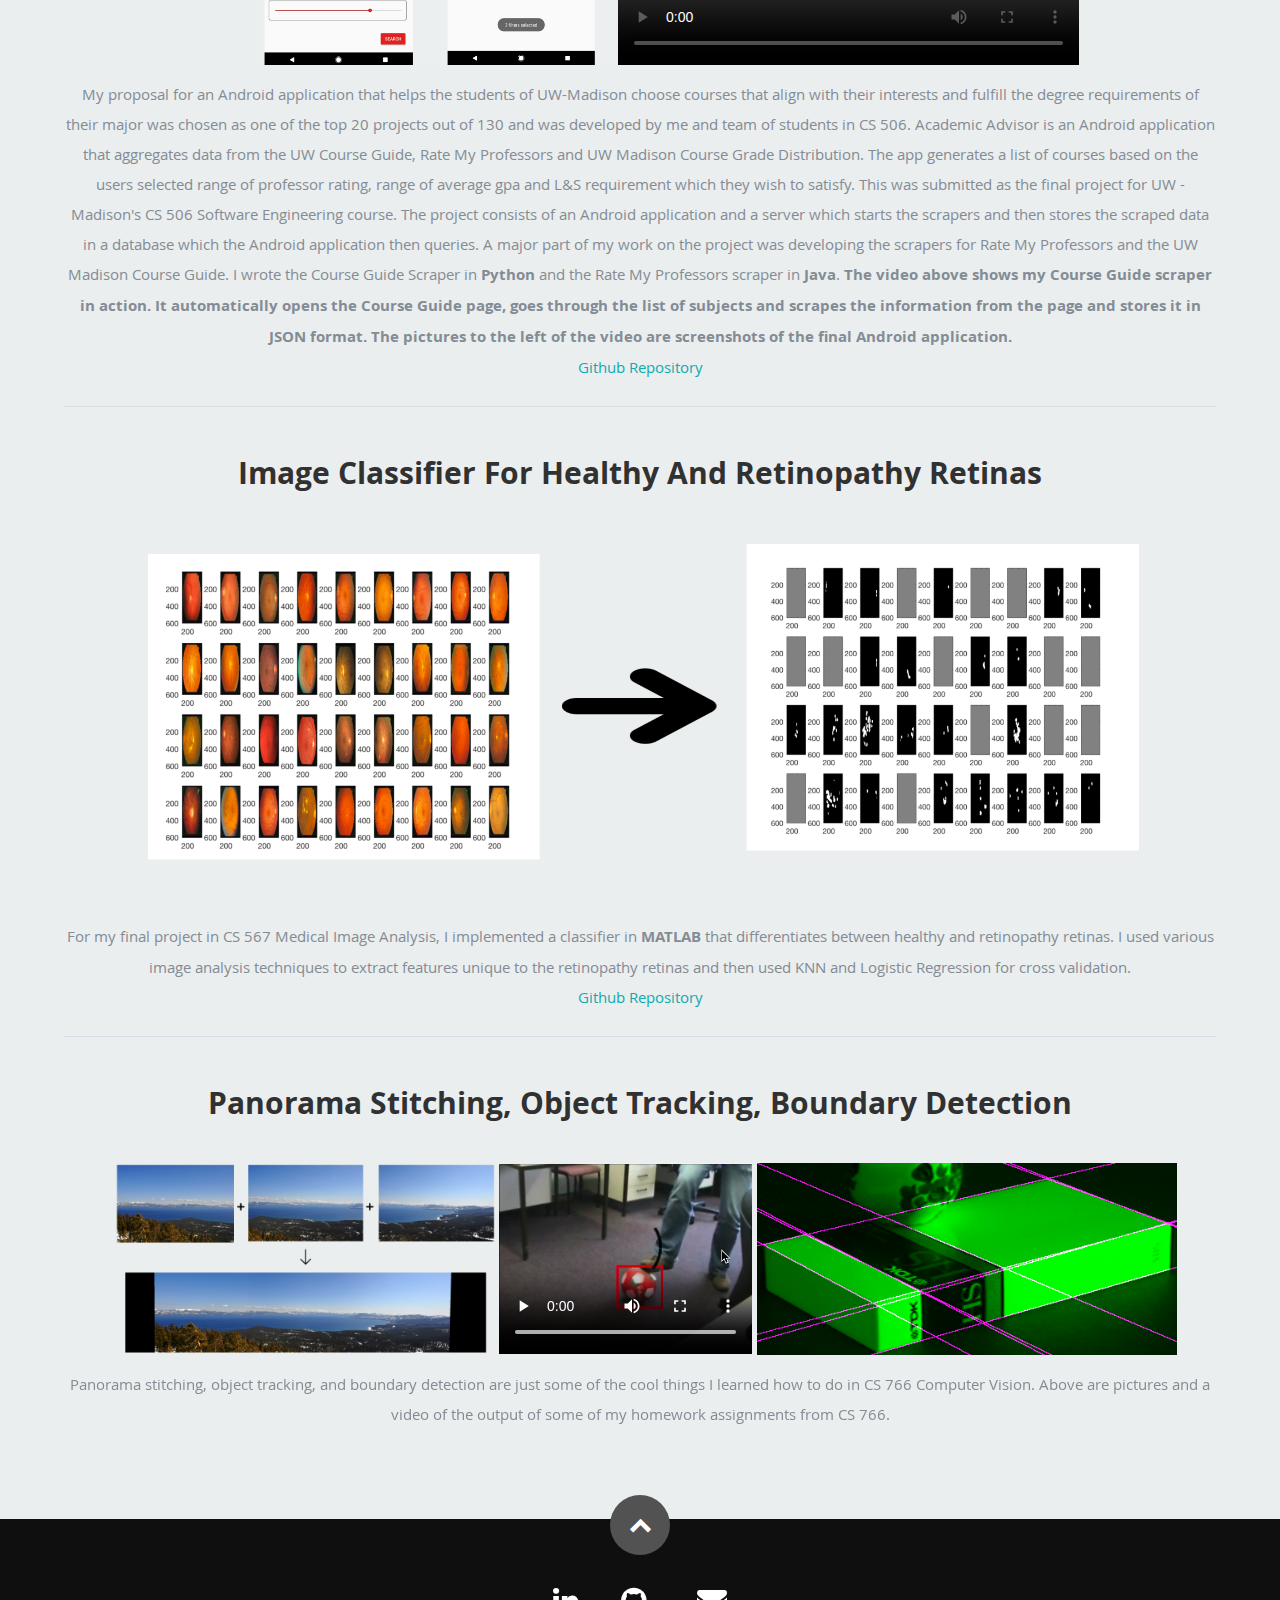
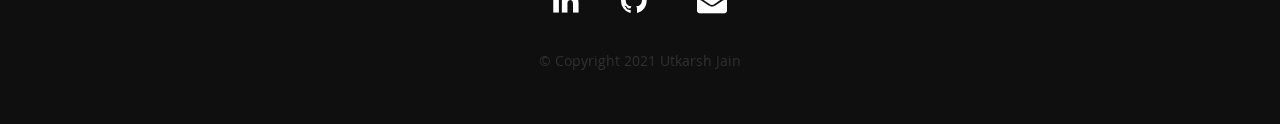
==== commit b8d59415: "update" ====
--- a/index.html
+++ b/index.html
@@ -217,12 +217,14 @@
                   <p class="info">Software Engineer <span>&bull;</span> <em class="date">August 2019 - Present</em></p>
                   <p>
                      <span>&bull;</span> Identified bottlenecks by analyzing performance for different service configurations using a Jupyter notebook/Python.<br>
+                     <!--
                      <span>&bull;</span> Leveraged existing optimizations (use of threads and fibers in C++ to effectively optimize an I/O bound workflow, redis caching etc.) and took into account considerations such as network load on downstream services to design solutions for increasing service throughput.<br>
+                 	 -->
                      <span>&bull;</span> Helped <strong>increase the throughput of our main I/O bound C++17 service 3x</strong> by reducing slow service calls.<br>
                      <span>&bull;</span> Contributed to a dashboard for monitoring service throughput.<br>
                      <span>&bull;</span> Gained a lot of experience in debugging legacy C++ services through quarterly sprint long rotations where I was responsible for all incoming client bugs.<br>
                      <span>&bull;</span> Contributed to the migration effort from our old to new stack by adding various features/fixing bugs.<br>
-                     <span>&bull;</span> Worked with Product/UX teams and completely owned roll out of a feature I implemented during hackathon week to simplify user interaction with our frontend.<br>                   
+                     <span>&bull;</span> Took various internal technical courses including a course in modern C++ and an initial 1.5 month long boot camp which included various topics including Python, Javascript, C++.<br>                   
                   </p>
 
                </div>
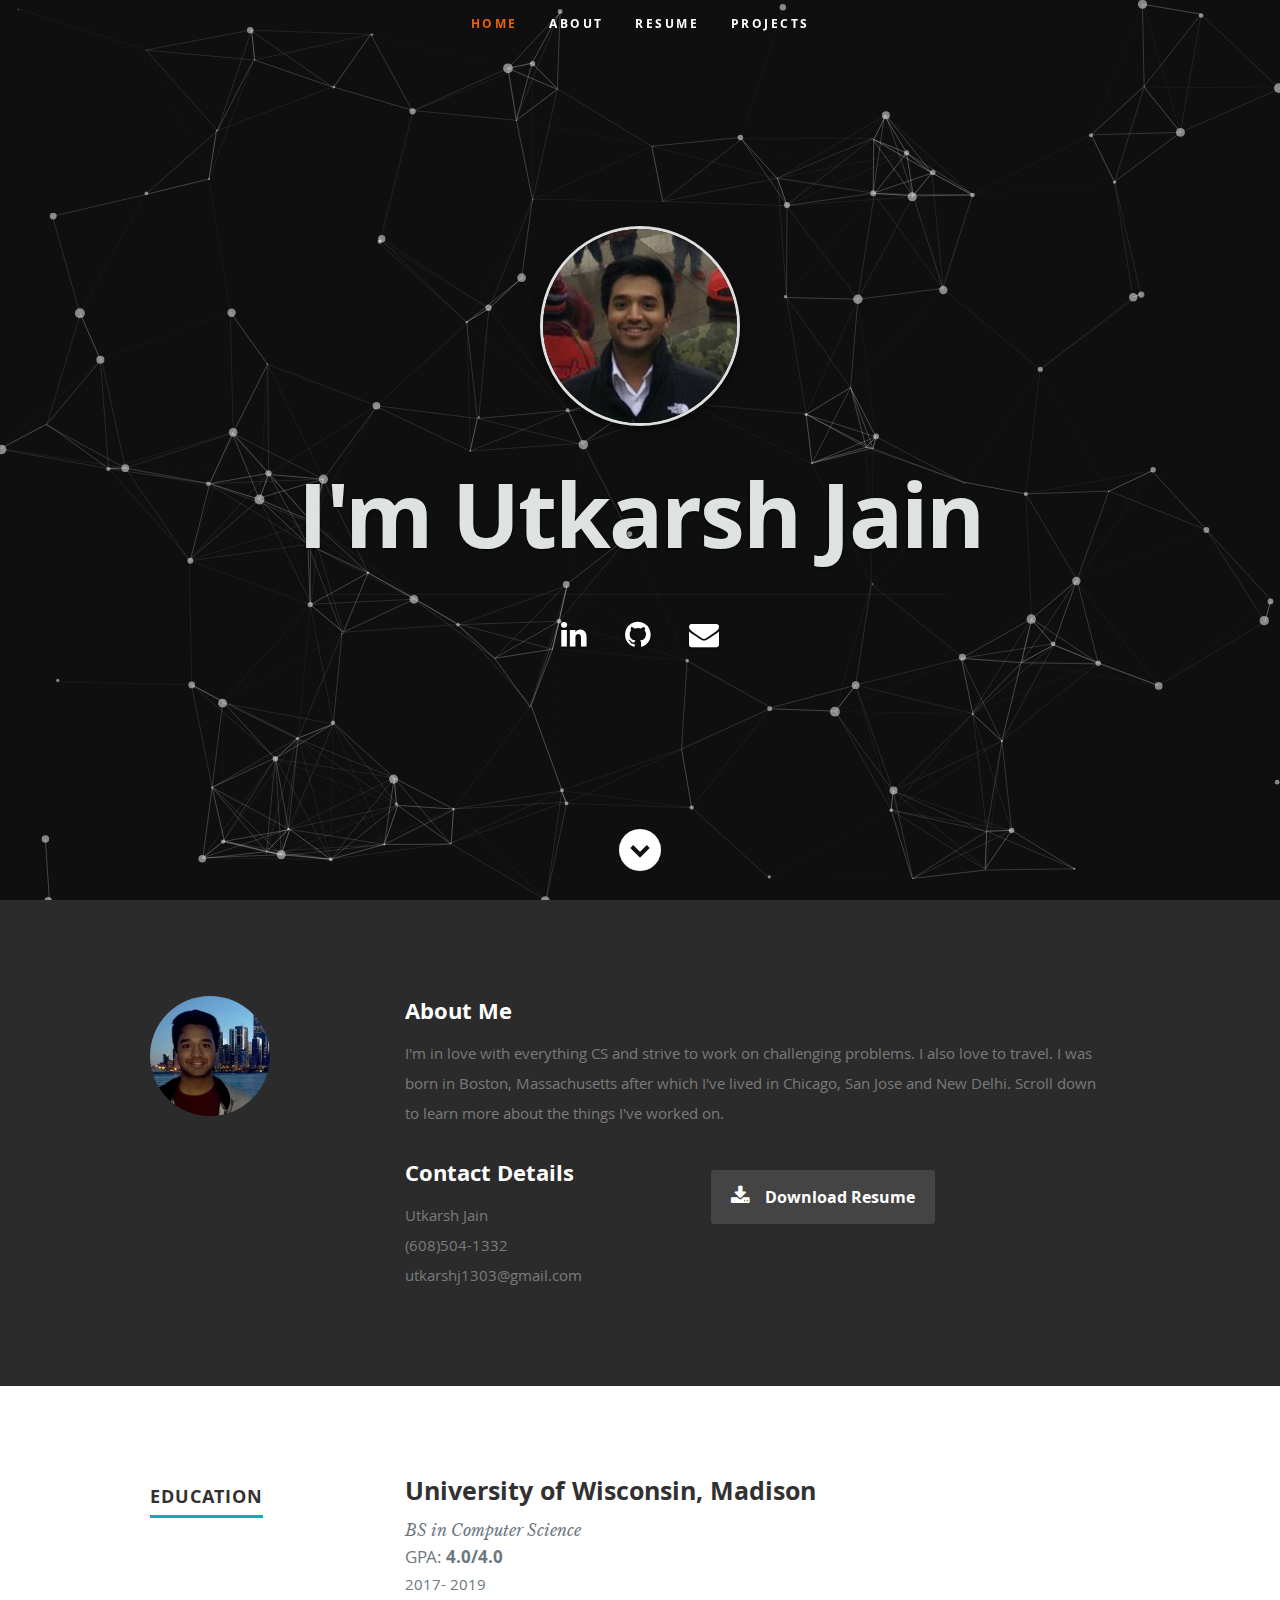
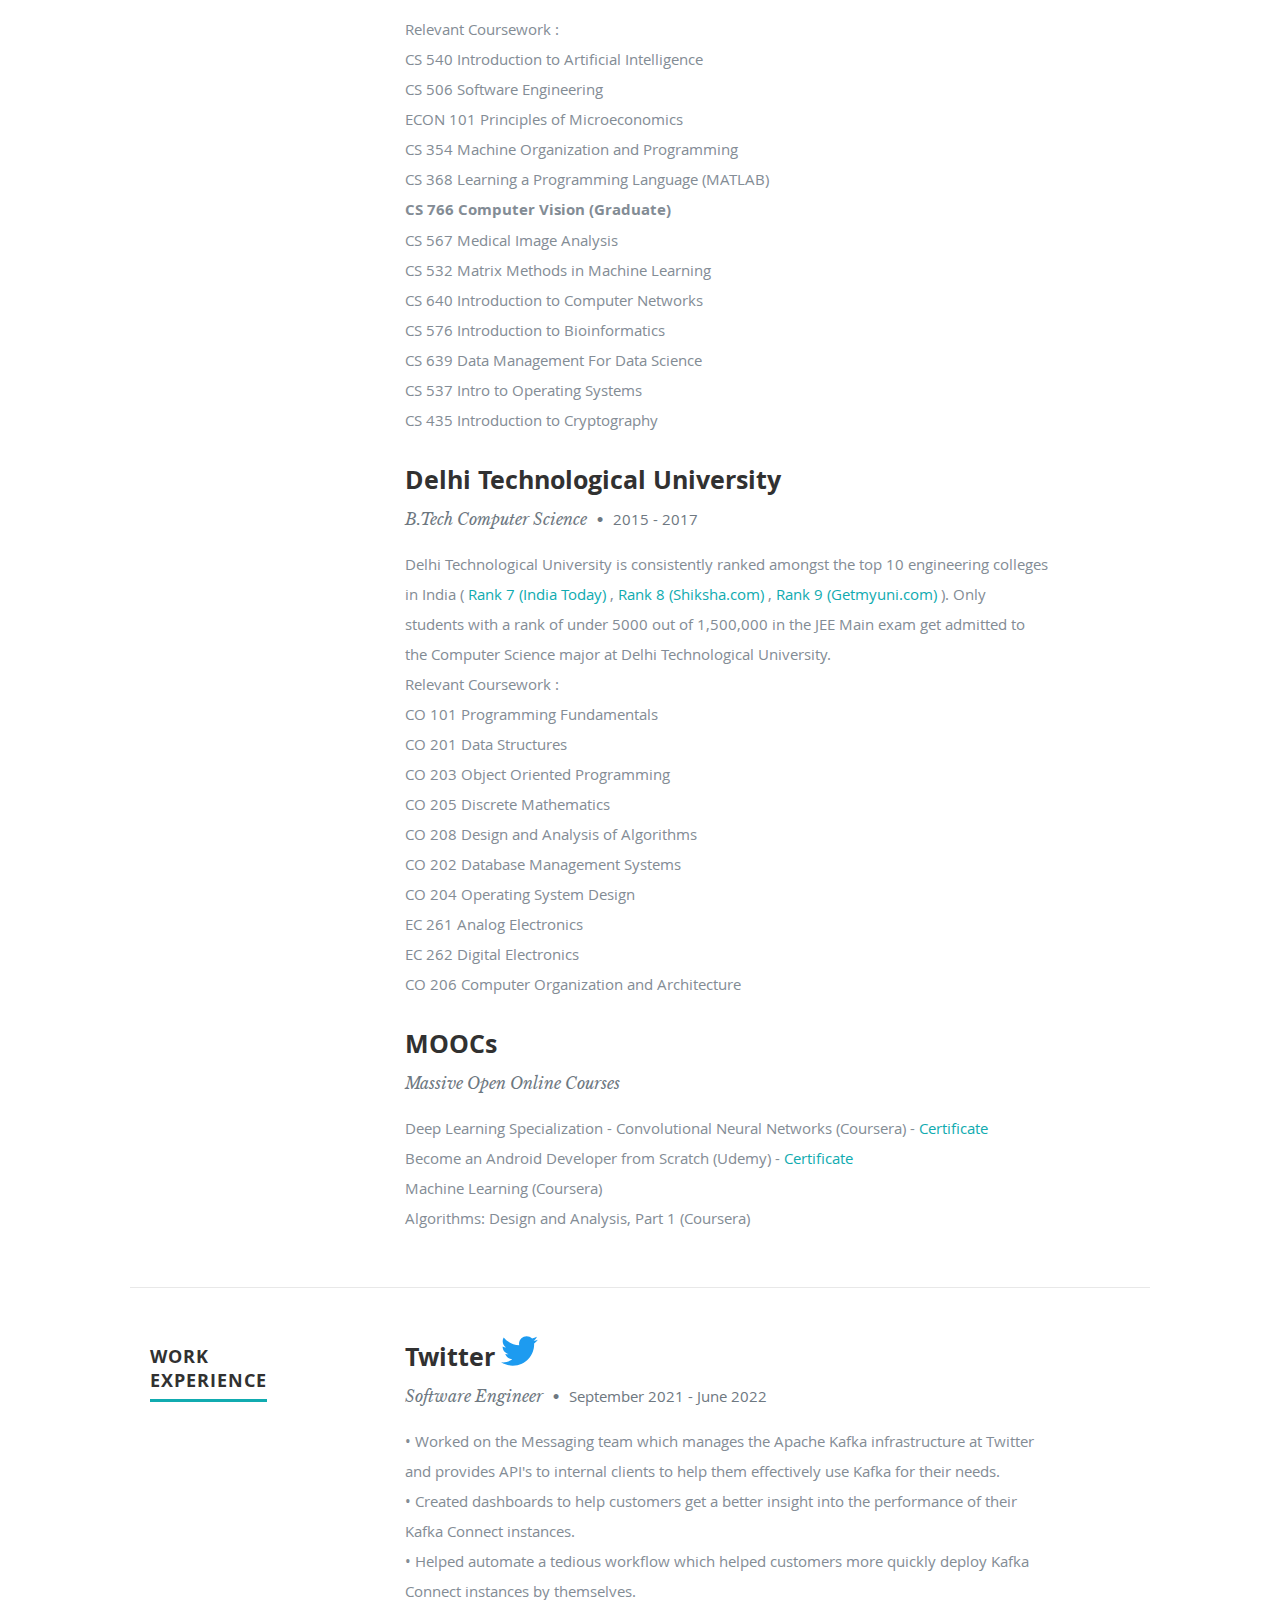
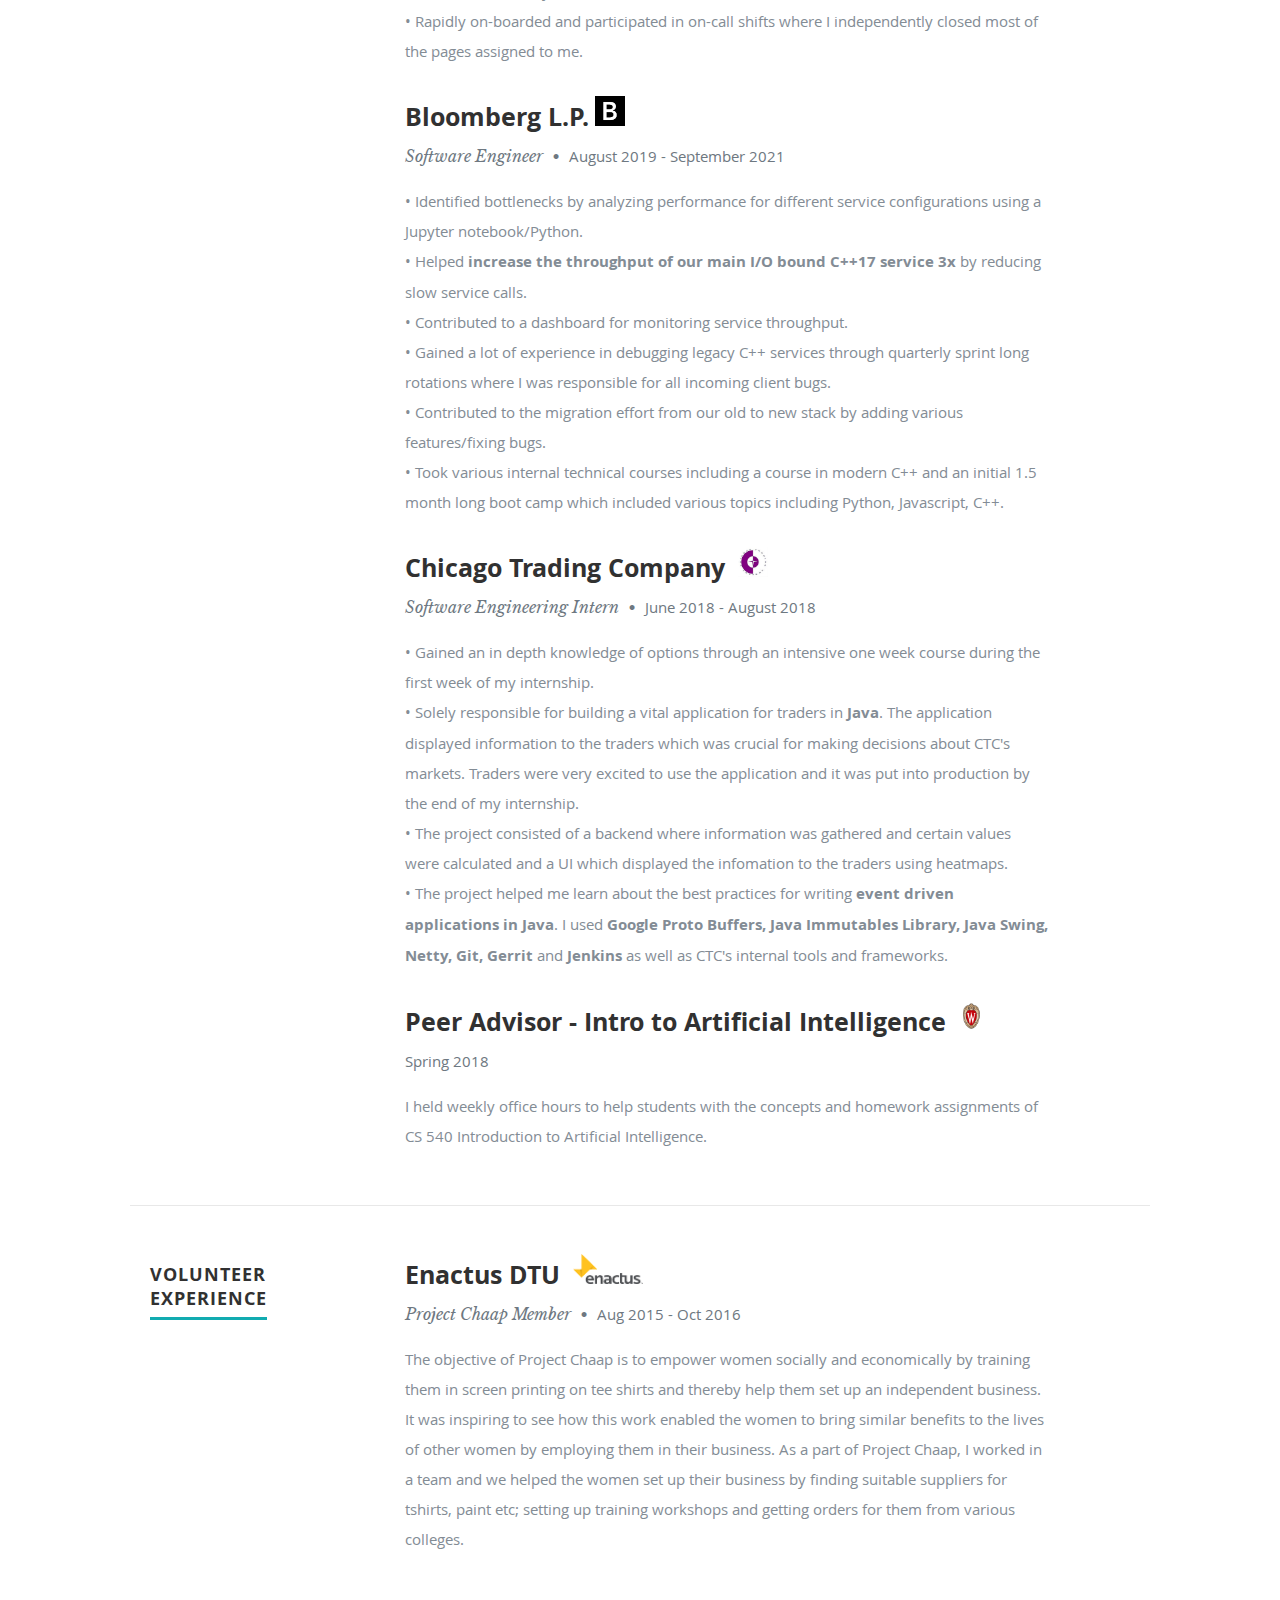
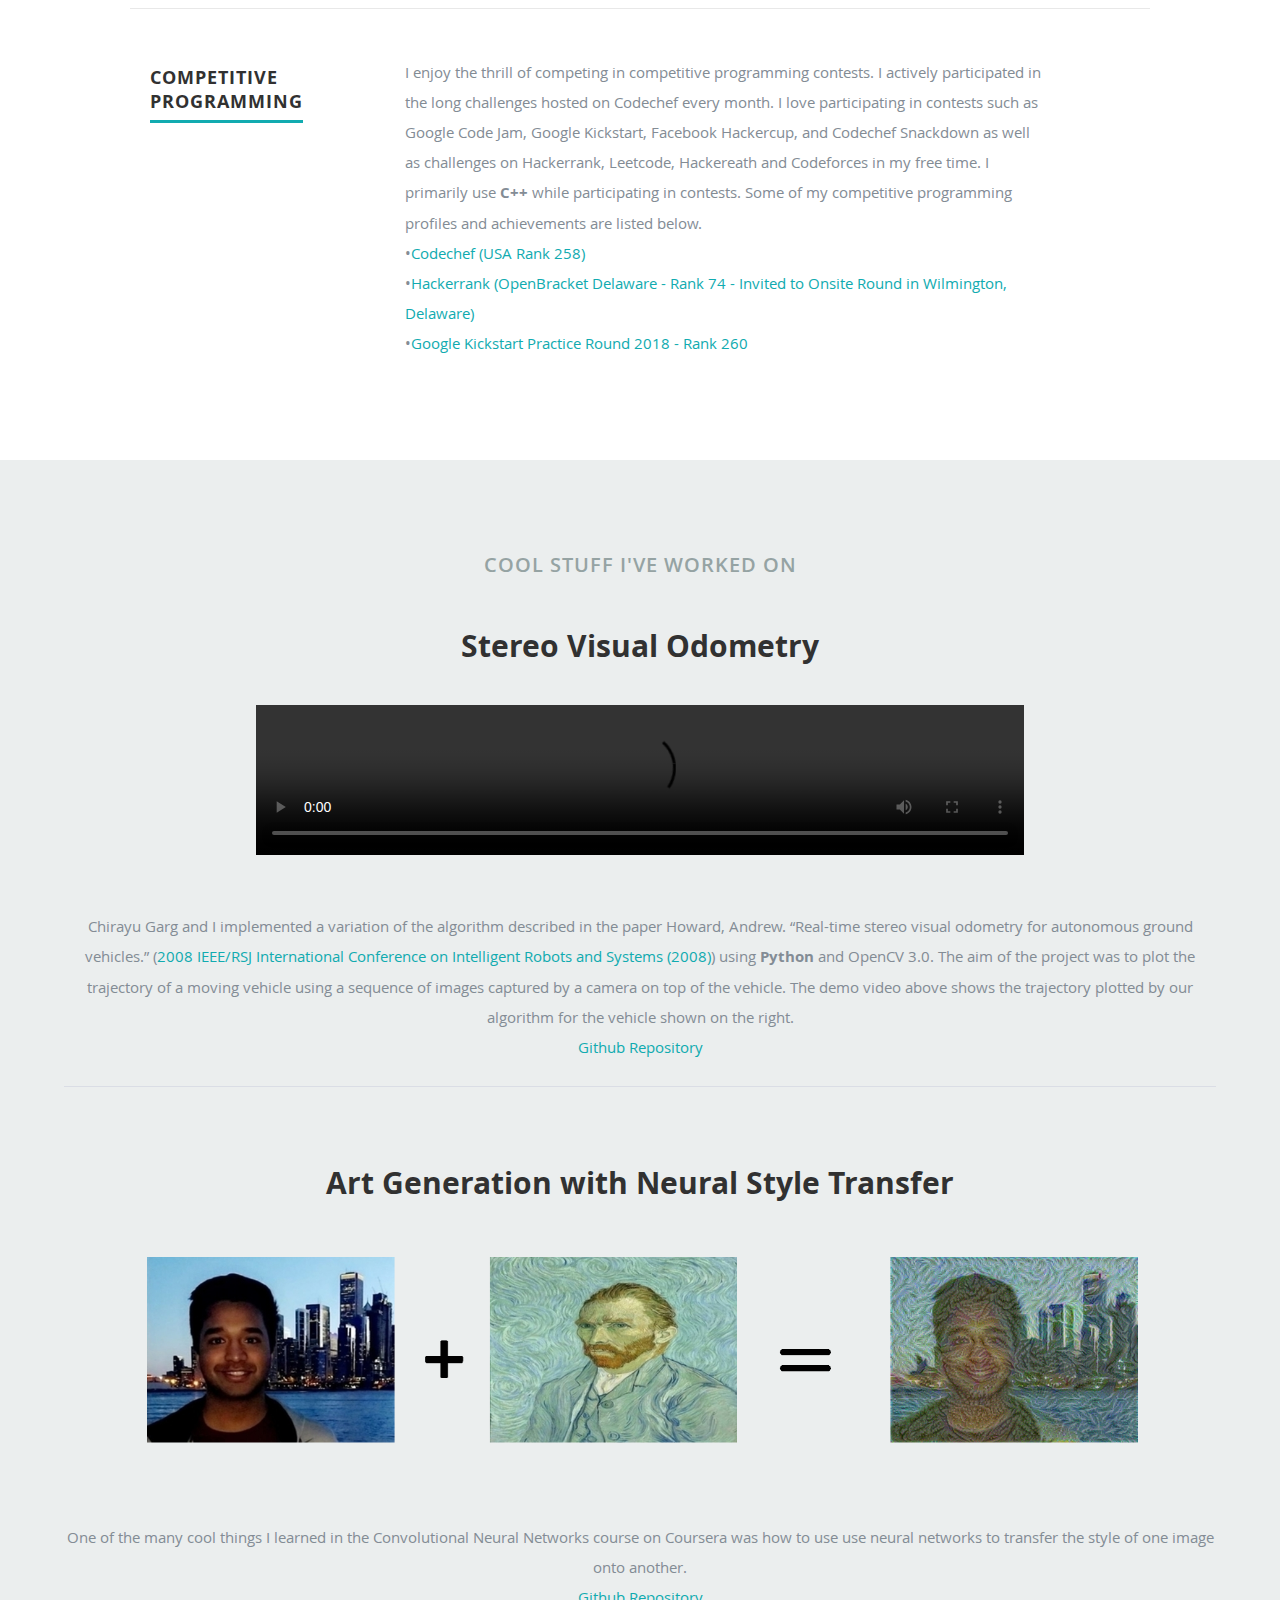
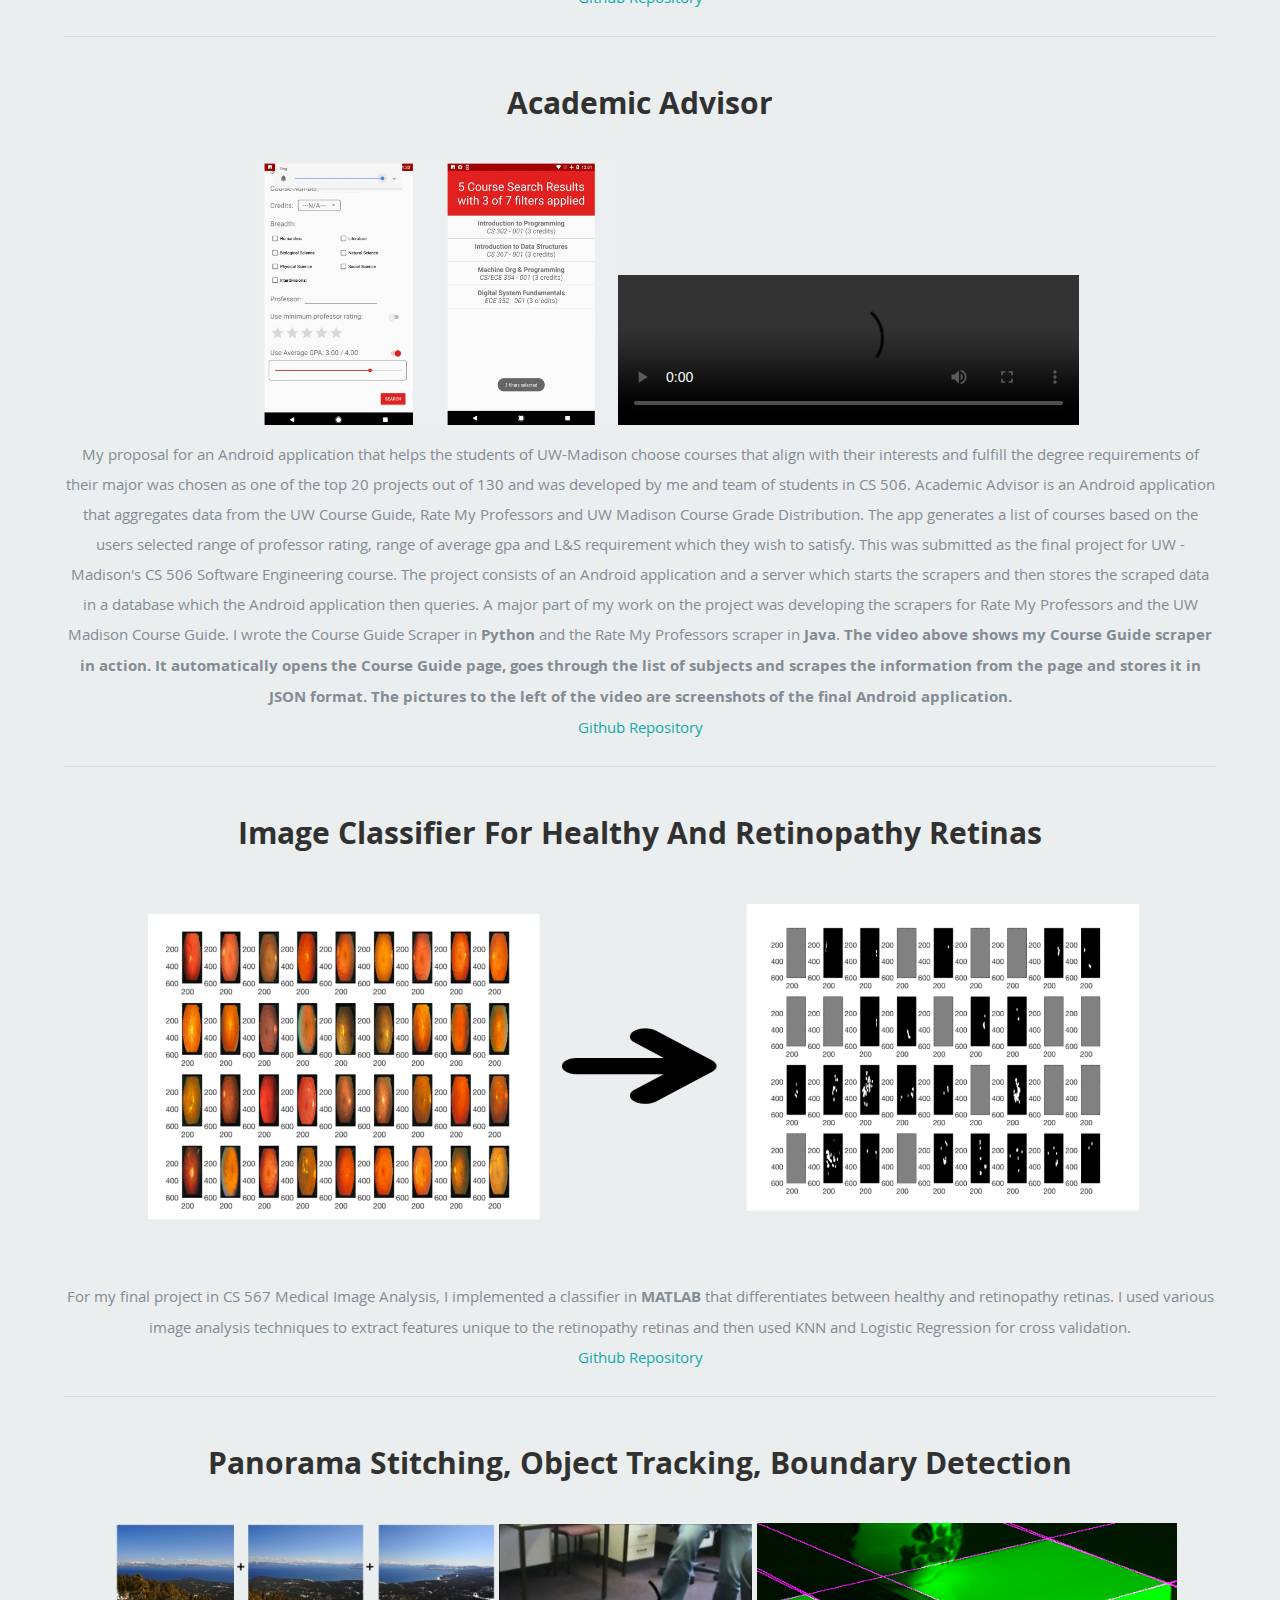
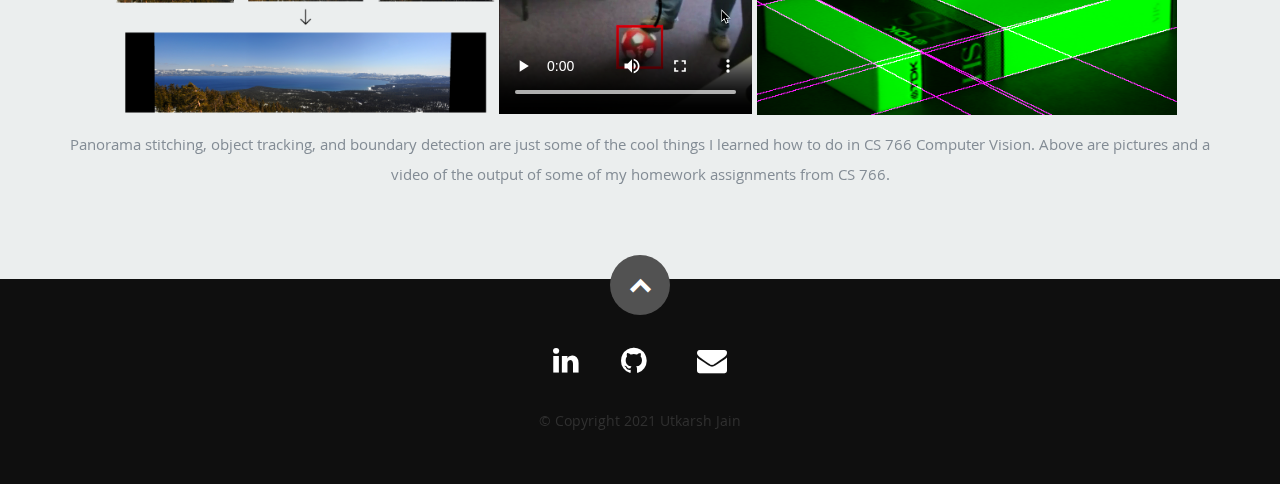
==== commit 8b96fea8: "July 2022" ====
--- a/index.html
+++ b/index.html
@@ -99,7 +99,7 @@
 
             <h2>About Me</h2>
 
-            <p> I'm currently a Software Engineer at Bloomberg LP. I'm in love with everything CS and strive to work on challenging problems. I also love to travel. I was born in Boston, Massachusetts after which I've lived in Chicago, San Jose and New Delhi. Scroll down to learn more about the things I've worked on.
+            <p> I'm in love with everything CS and strive to work on challenging problems. I also love to travel. I was born in Boston, Massachusetts after which I've lived in Chicago, San Jose and New Delhi. Scroll down to learn more about the things I've worked on.
             </p>
 
             <div class="row">
@@ -213,8 +213,25 @@
 
                <div class="twelve columns">
 
+                  <h3>Twitter<img class="ctc"  src="images/Twitter.svg" alt="" /></h3>
+                  <p class="info">Software Engineer <span>&bull;</span> <em class="date">September 2021 - June 2022</em></p>
+                  <p>
+                     <span>&bull;</span> Worked on the Messaging team which manages the Apache Kafka infrastructure at Twitter and provides API's to internal clients to help them effectively use Kafka for their needs.<br>
+                     <span>&bull;</span>  Created dashboards to help customers get a better insight into the performance of their Kafka Connect instances.<br>
+                     <span>&bull;</span> Helped automate a tedious workflow which helped customers more quickly deploy Kafka Connect instances by themselves.<br>
+                     <span>&bull;</span> Rapidly on-boarded and participated in on-call shifts where I independently closed most of the pages assigned to me.<br>                   
+                  </p>
+
+               </div>
+
+            </div> <!-- item end -->
+
+            <div class="row item">
+
+               <div class="twelve columns">
+
                   <h3>Bloomberg L.P.<img class="ctc"  src="images/BB.png" alt="" /></h3>
-                  <p class="info">Software Engineer <span>&bull;</span> <em class="date">August 2019 - Present</em></p>
+                  <p class="info">Software Engineer <span>&bull;</span> <em class="date">August 2019 - September 2021</em></p>
                   <p>
                      <span>&bull;</span> Identified bottlenecks by analyzing performance for different service configurations using a Jupyter notebook/Python.<br>
                      <!--
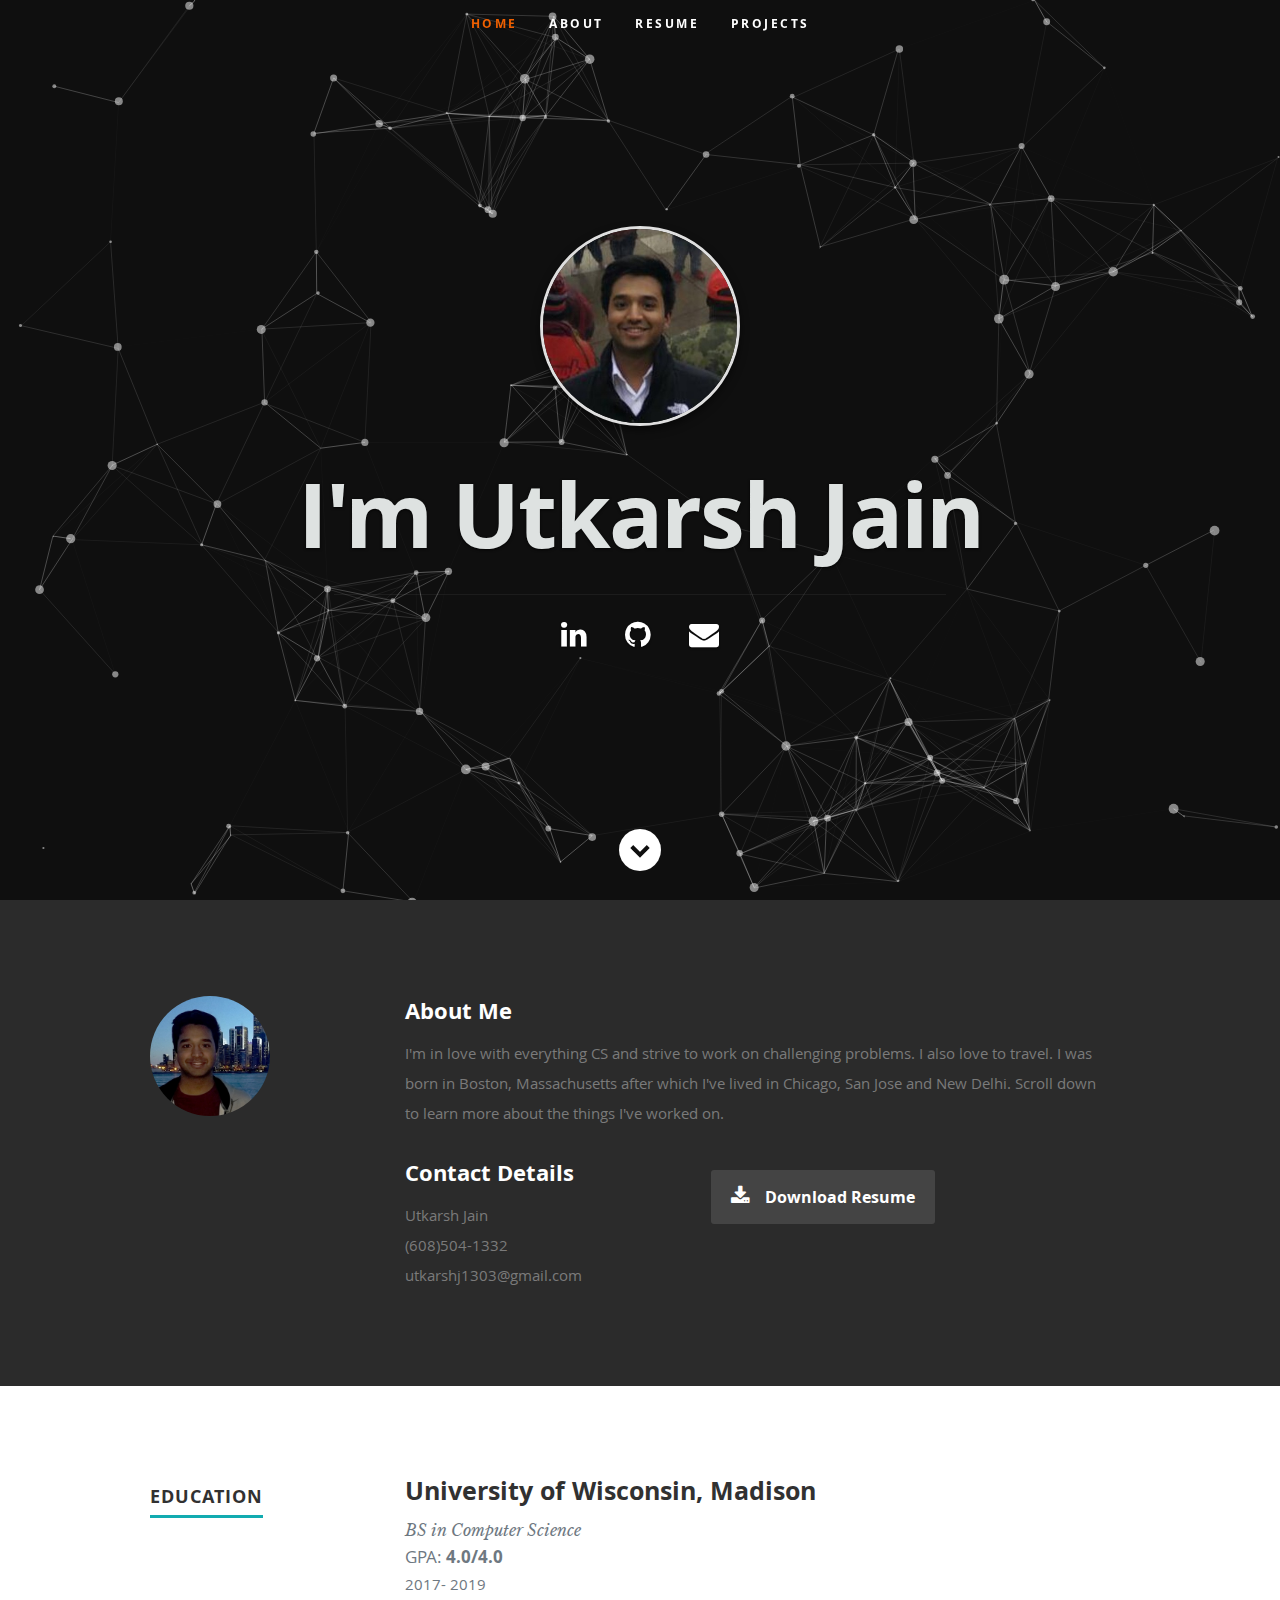
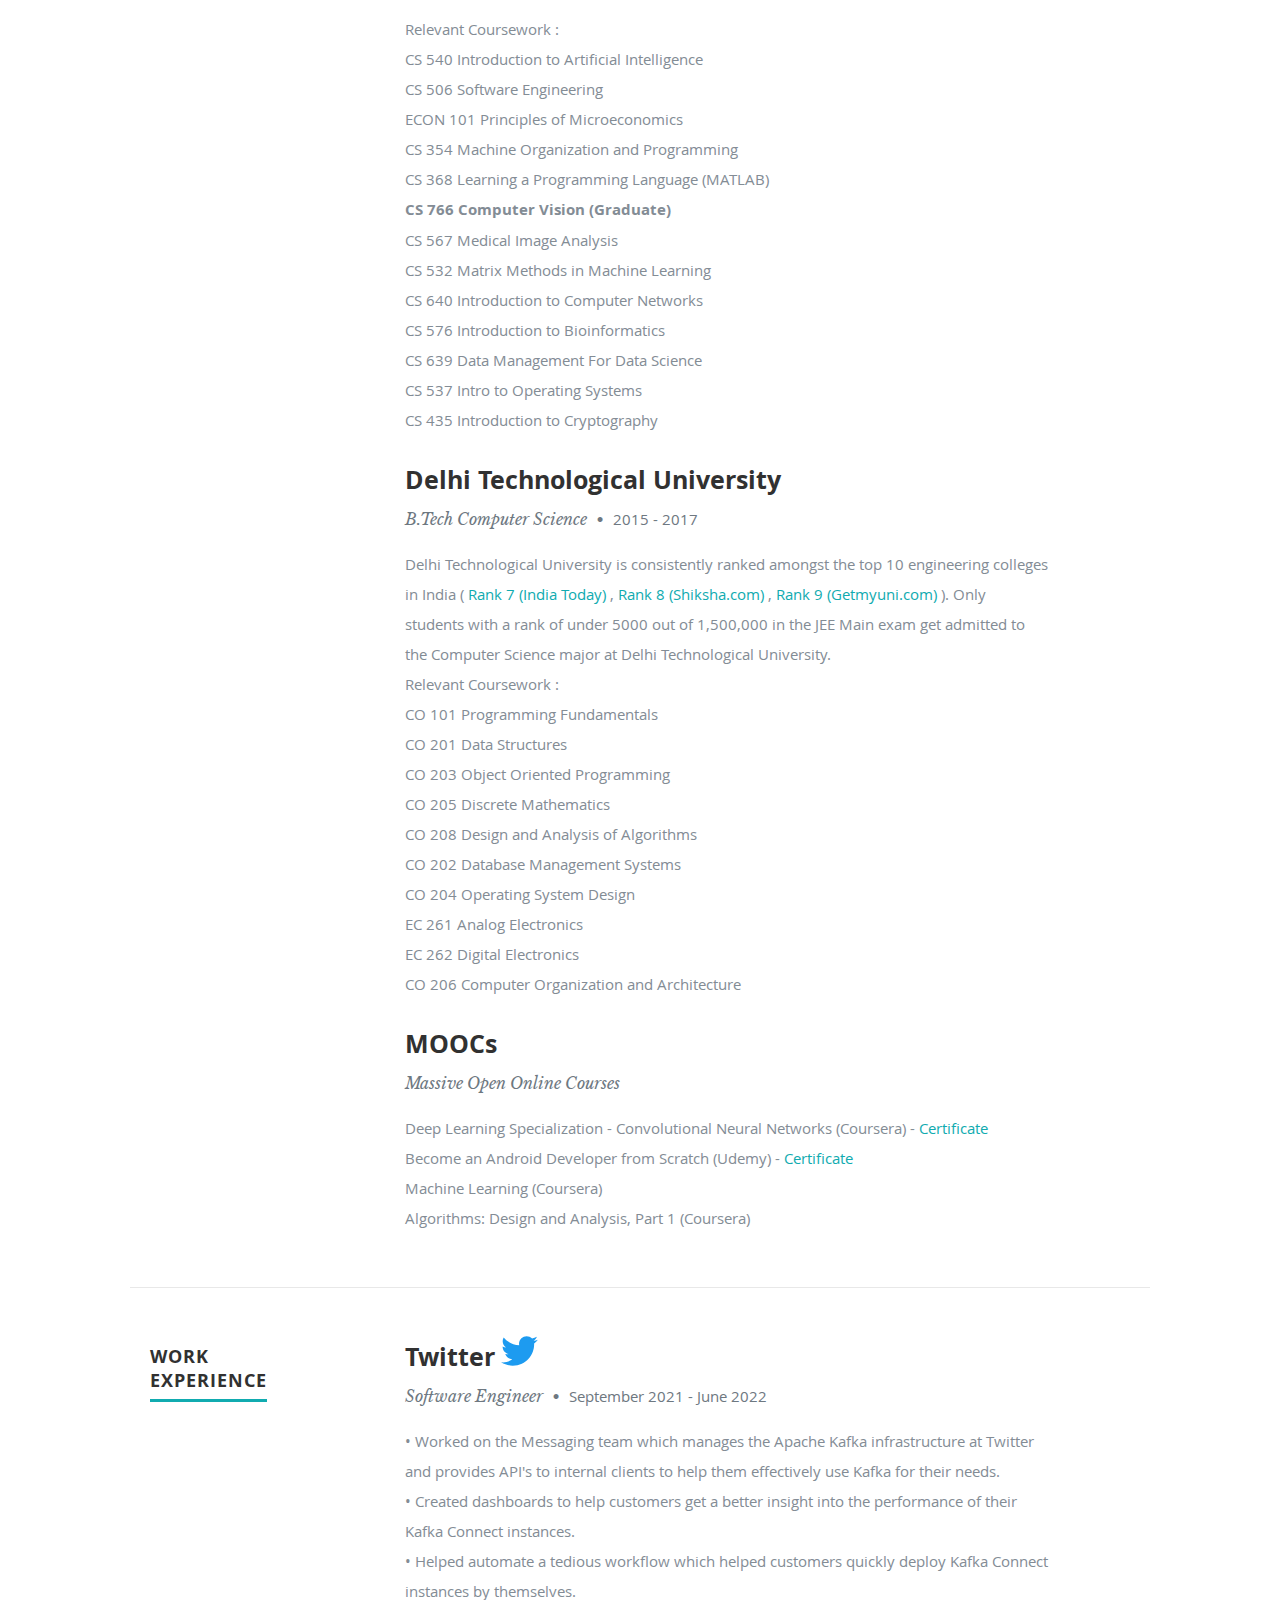
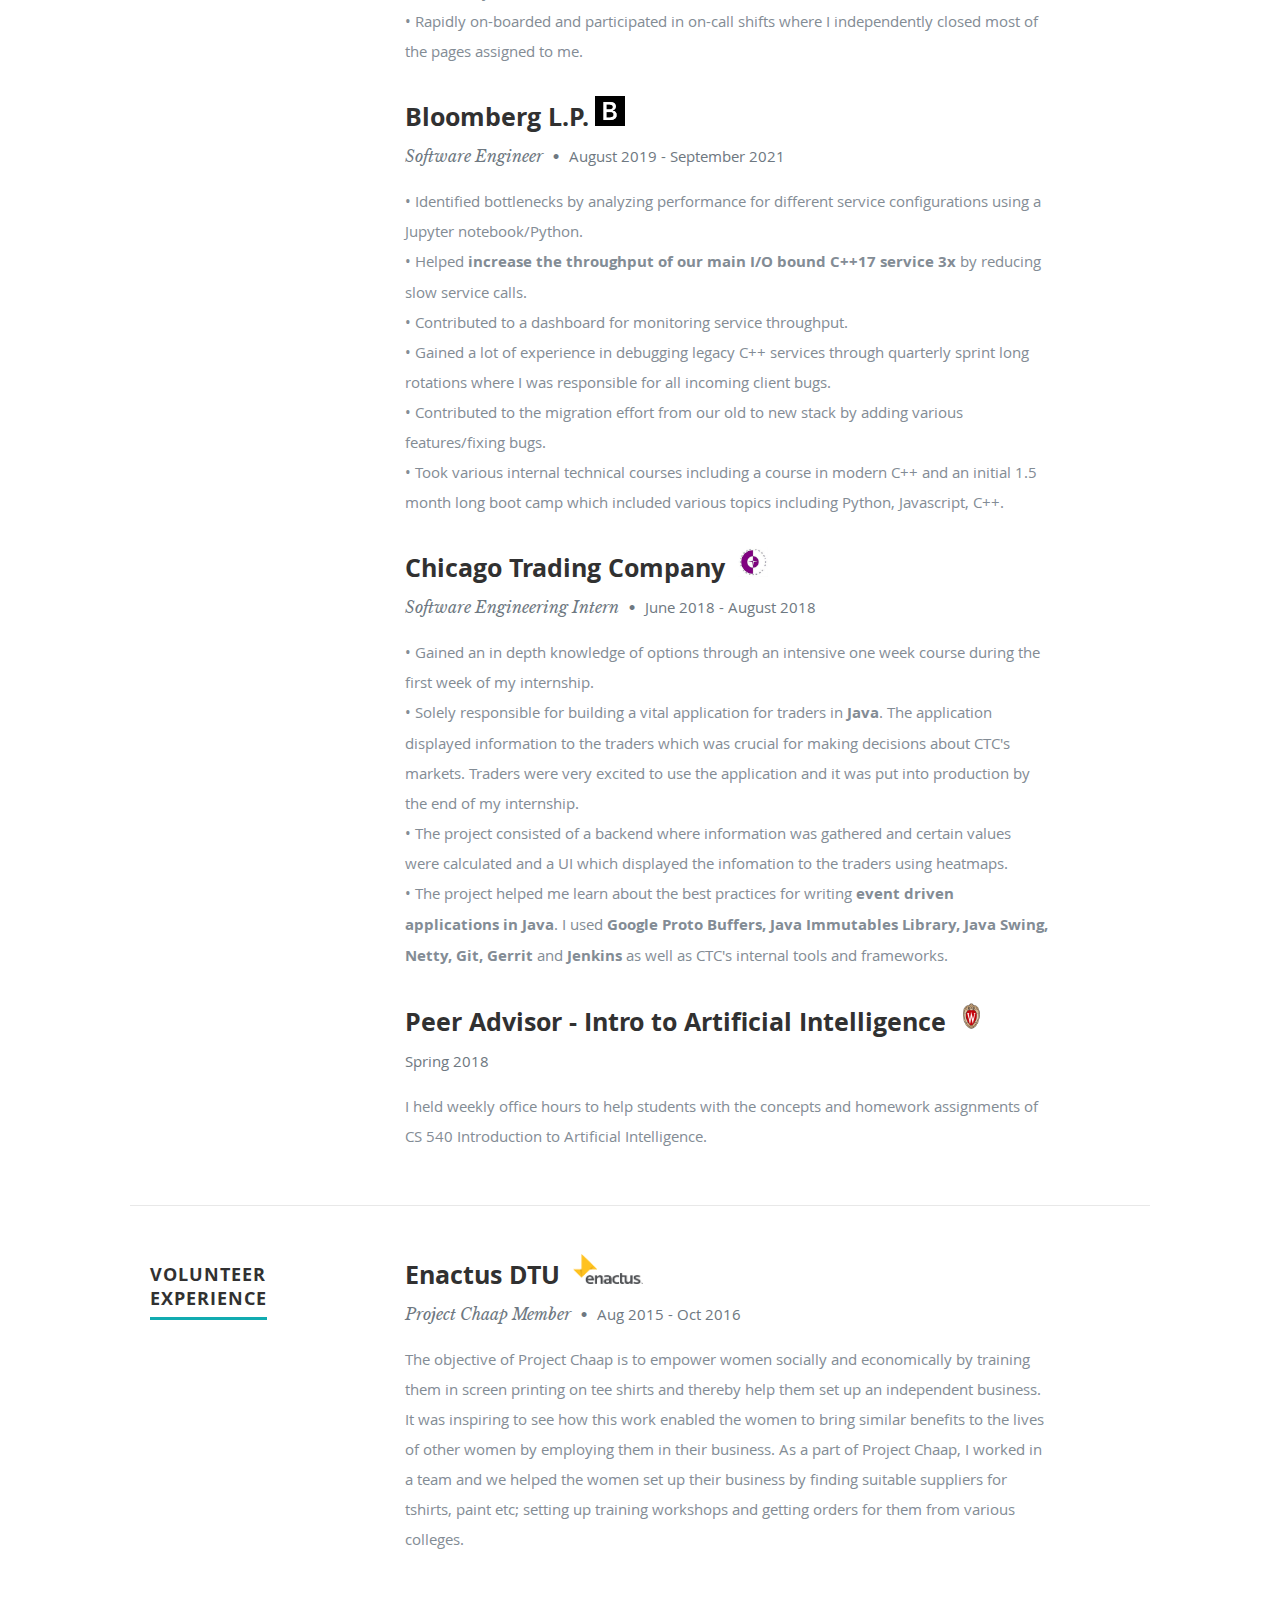
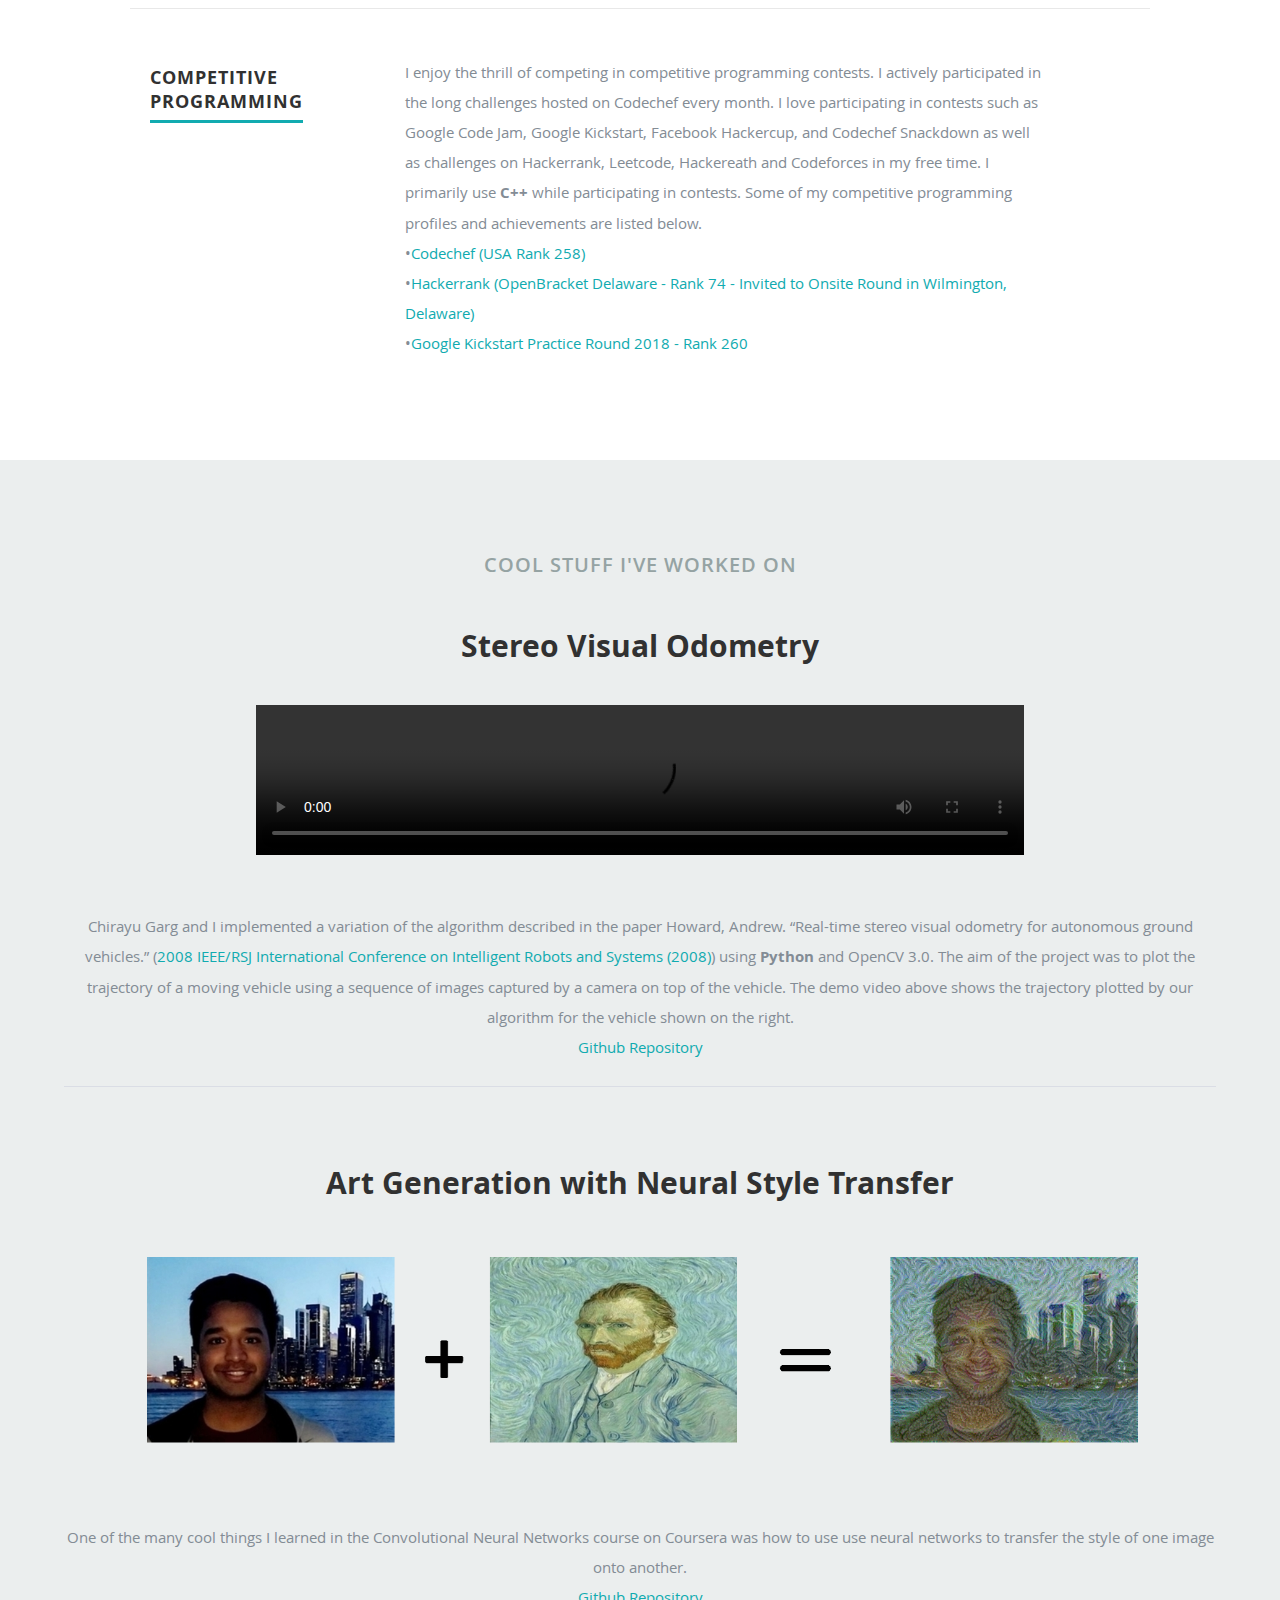
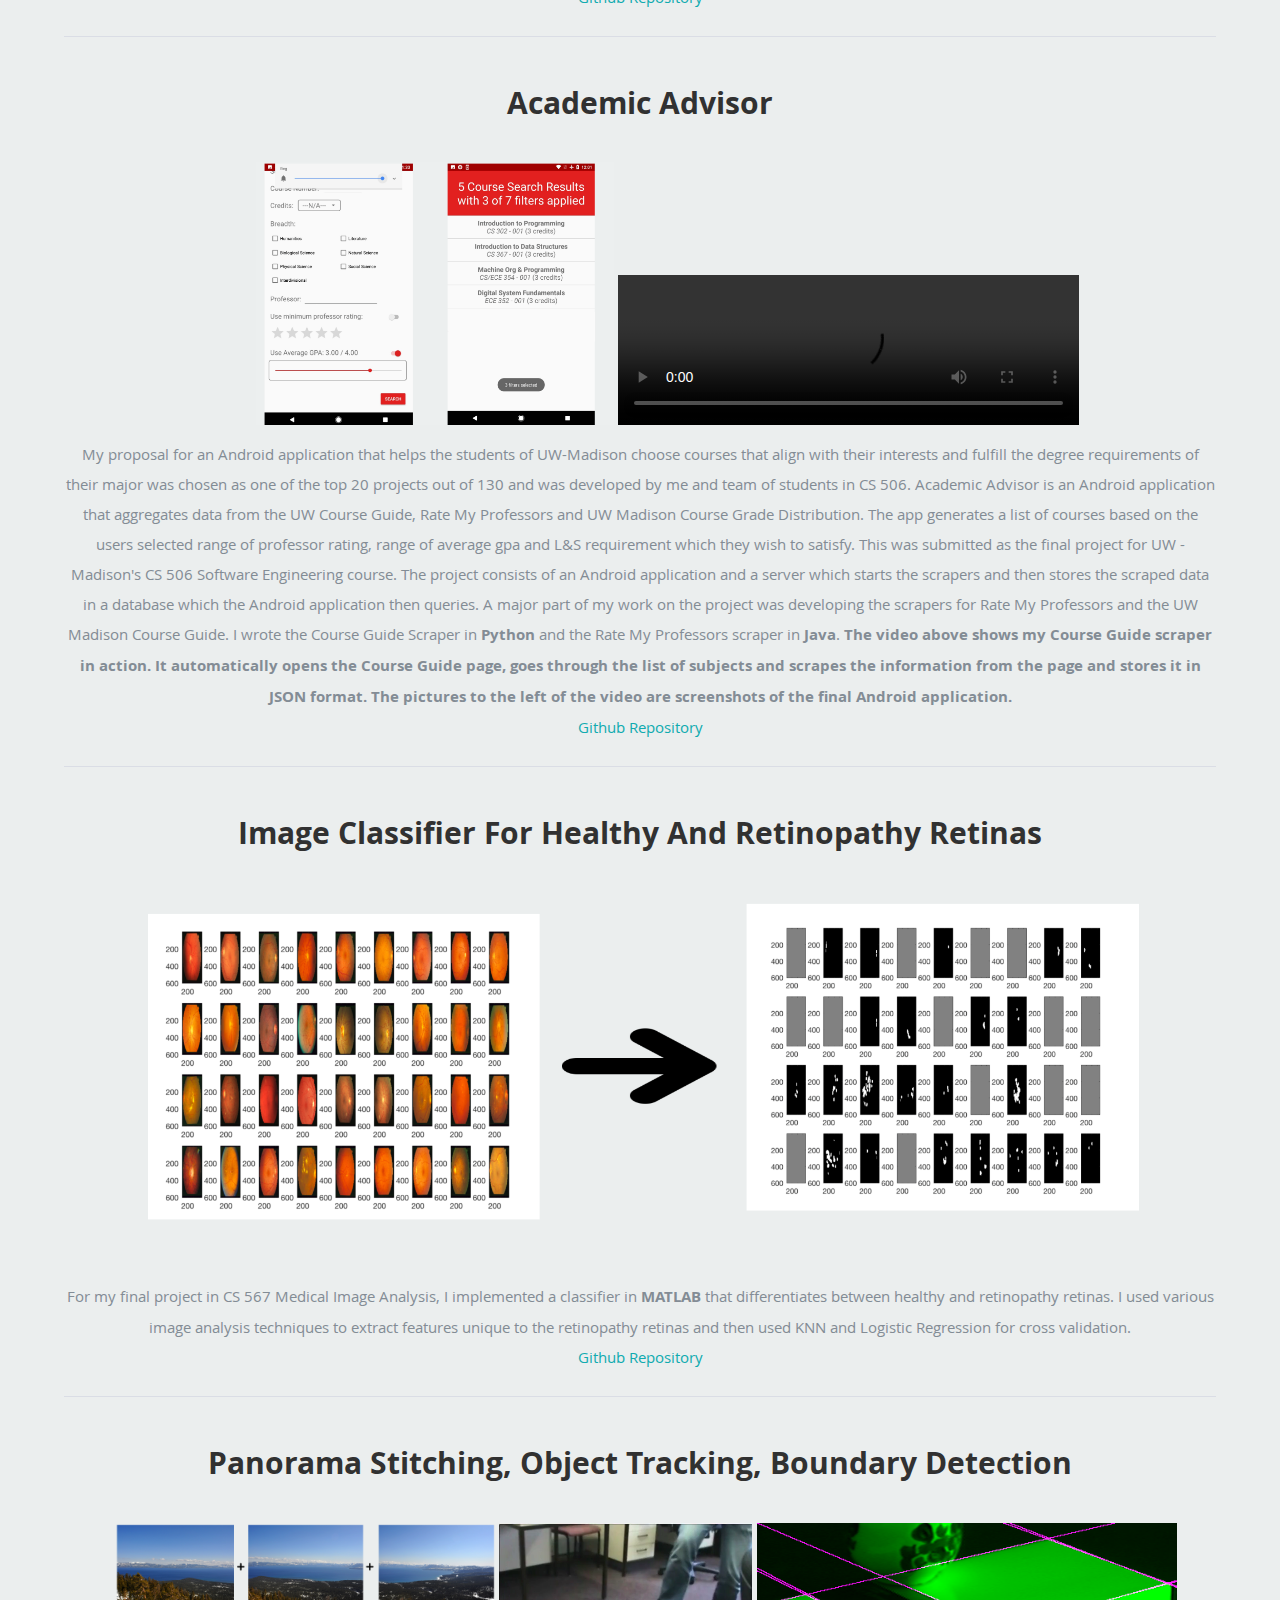
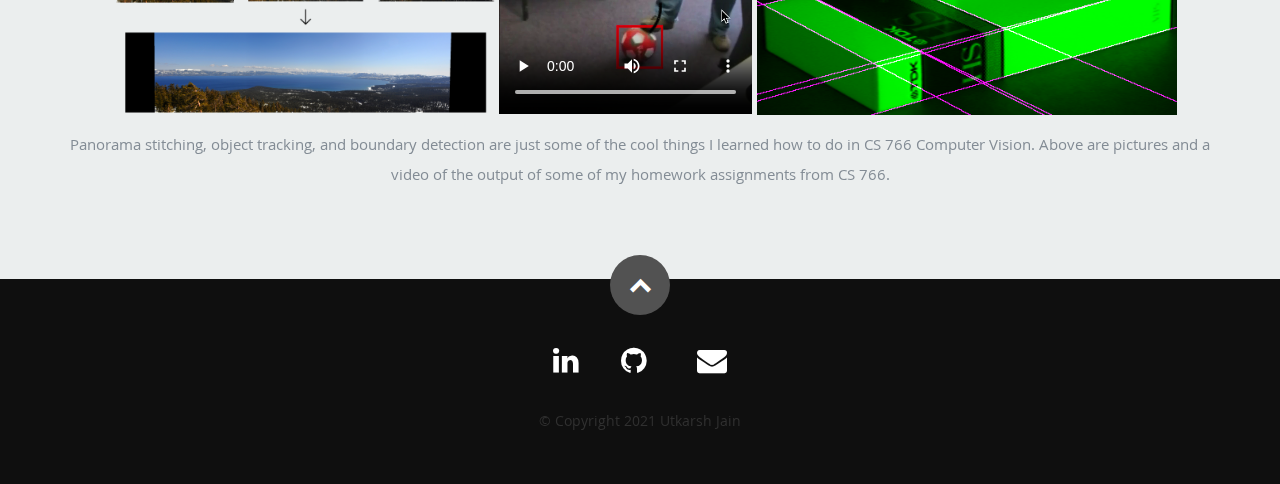
==== commit 54dc0a24: "July 2022" ====
--- a/index.html
+++ b/index.html
@@ -218,8 +218,8 @@
                   <p>
                      <span>&bull;</span> Worked on the Messaging team which manages the Apache Kafka infrastructure at Twitter and provides API's to internal clients to help them effectively use Kafka for their needs.<br>
                      <span>&bull;</span>  Created dashboards to help customers get a better insight into the performance of their Kafka Connect instances.<br>
-                     <span>&bull;</span> Helped automate a tedious workflow which helped customers more quickly deploy Kafka Connect instances by themselves.<br>
-                     <span>&bull;</span> Rapidly on-boarded and participated in on-call shifts where I independently closed most of the pages assigned to me.<br>                   
+                     <span>&bull;</span> Helped automate a tedious workflow which helped customers quickly deploy Kafka Connect instances by themselves.<br>
+                     <span>&bull;</span> Rapidly on-boarded and participated in on-call shifts where I independently closed most of the pages assigned to me.<br>           
                   </p>
 
                </div>
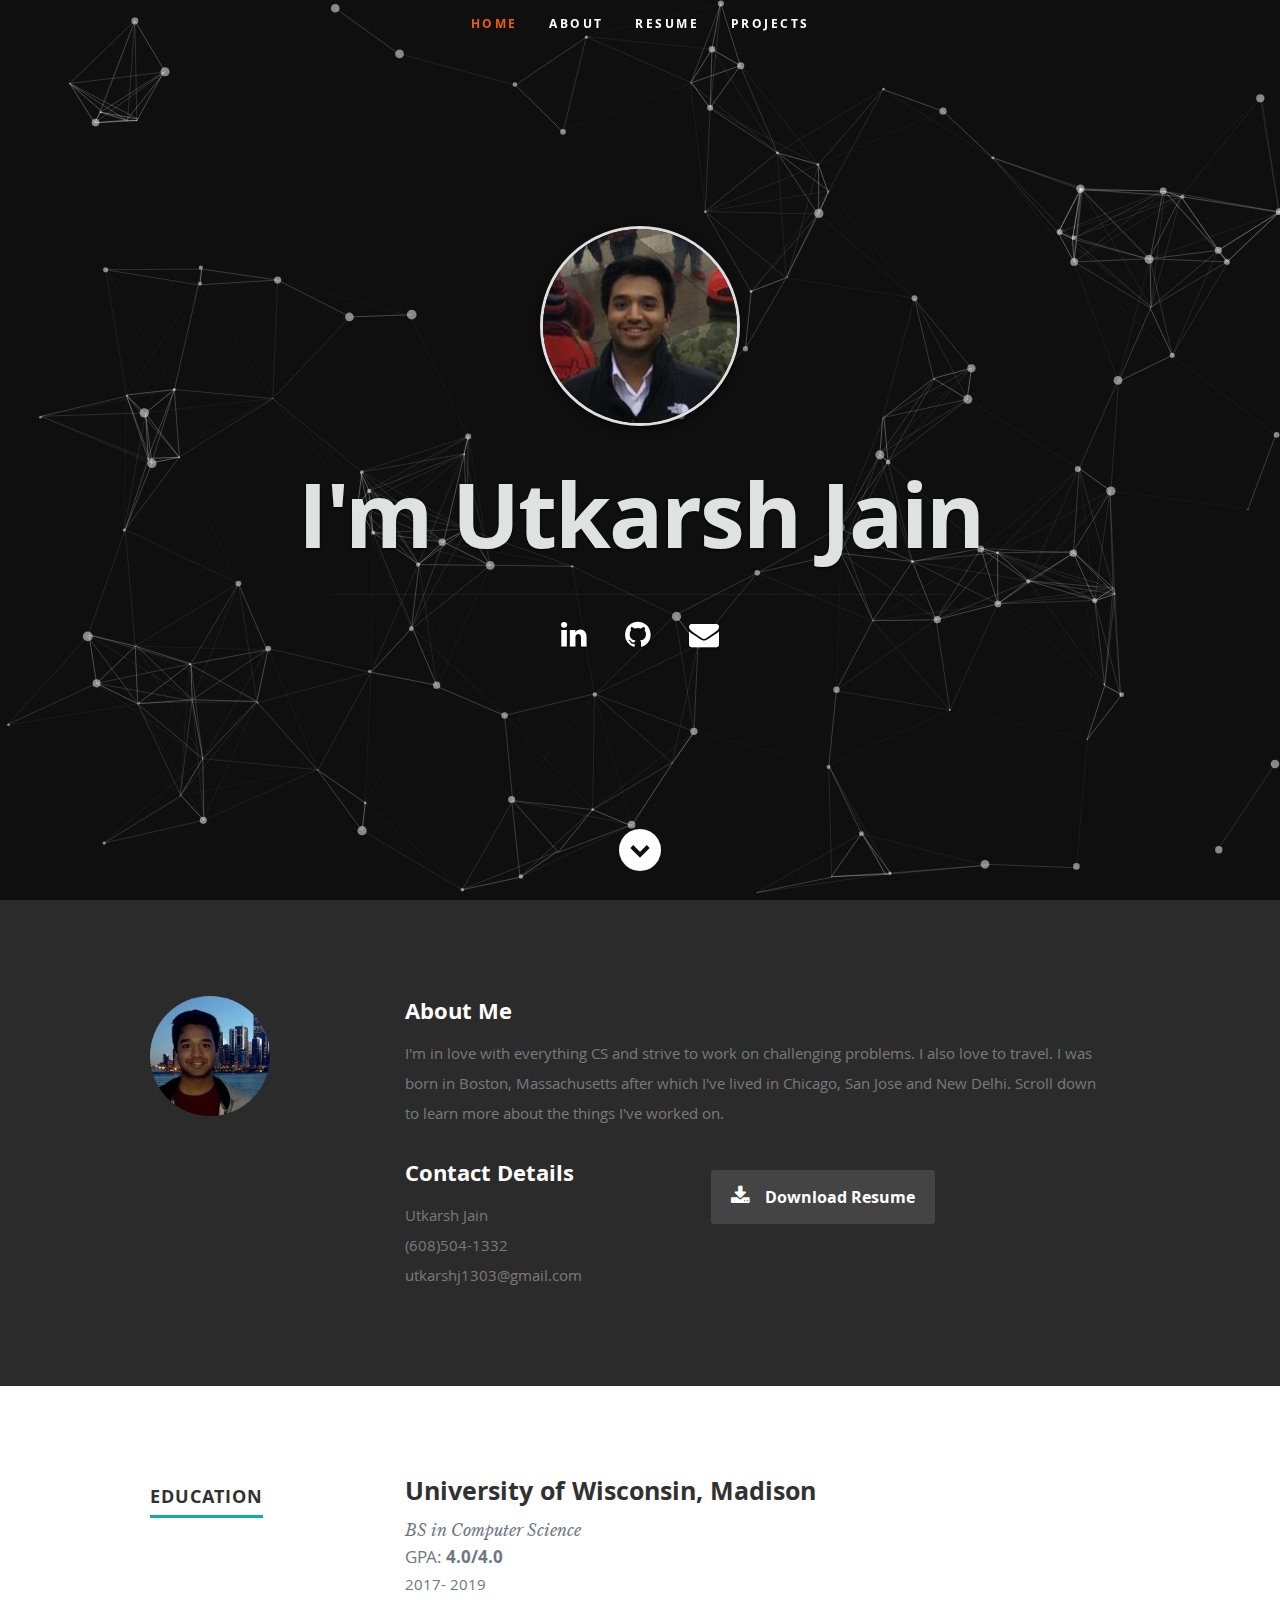
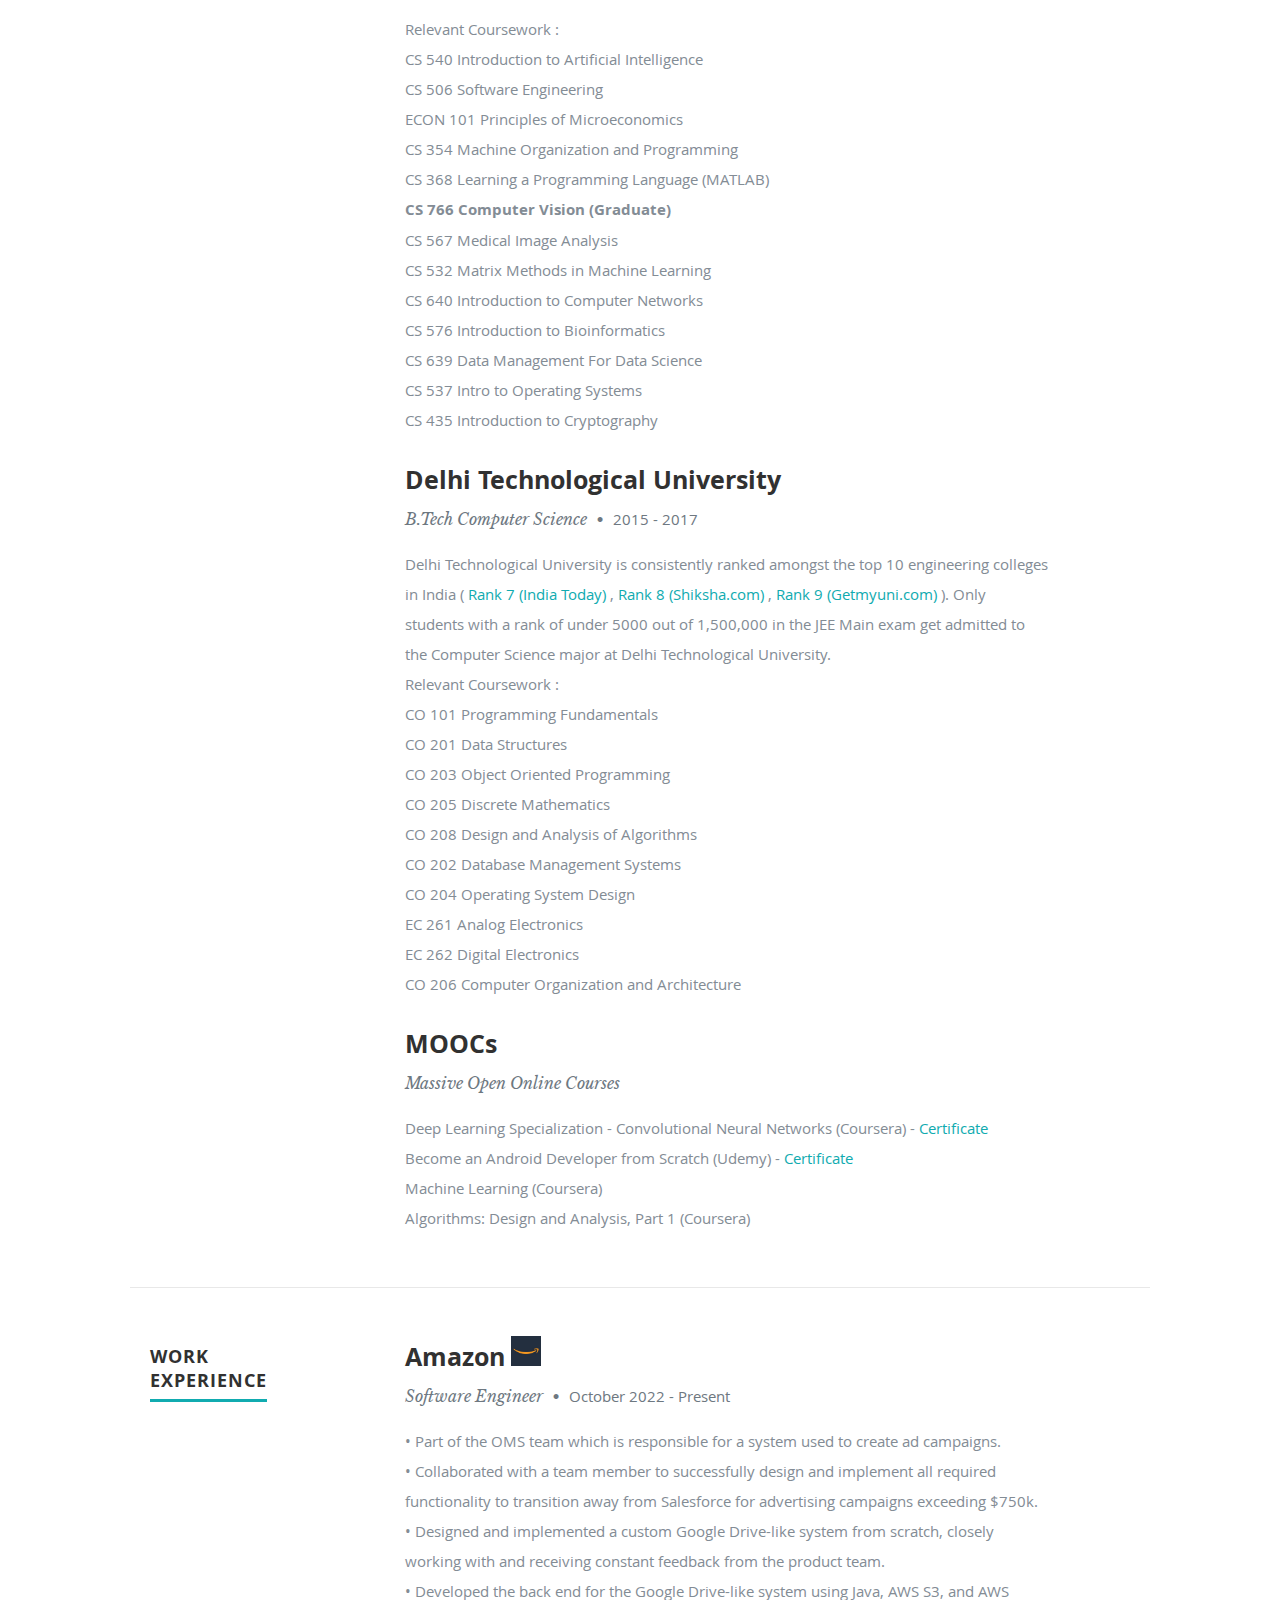
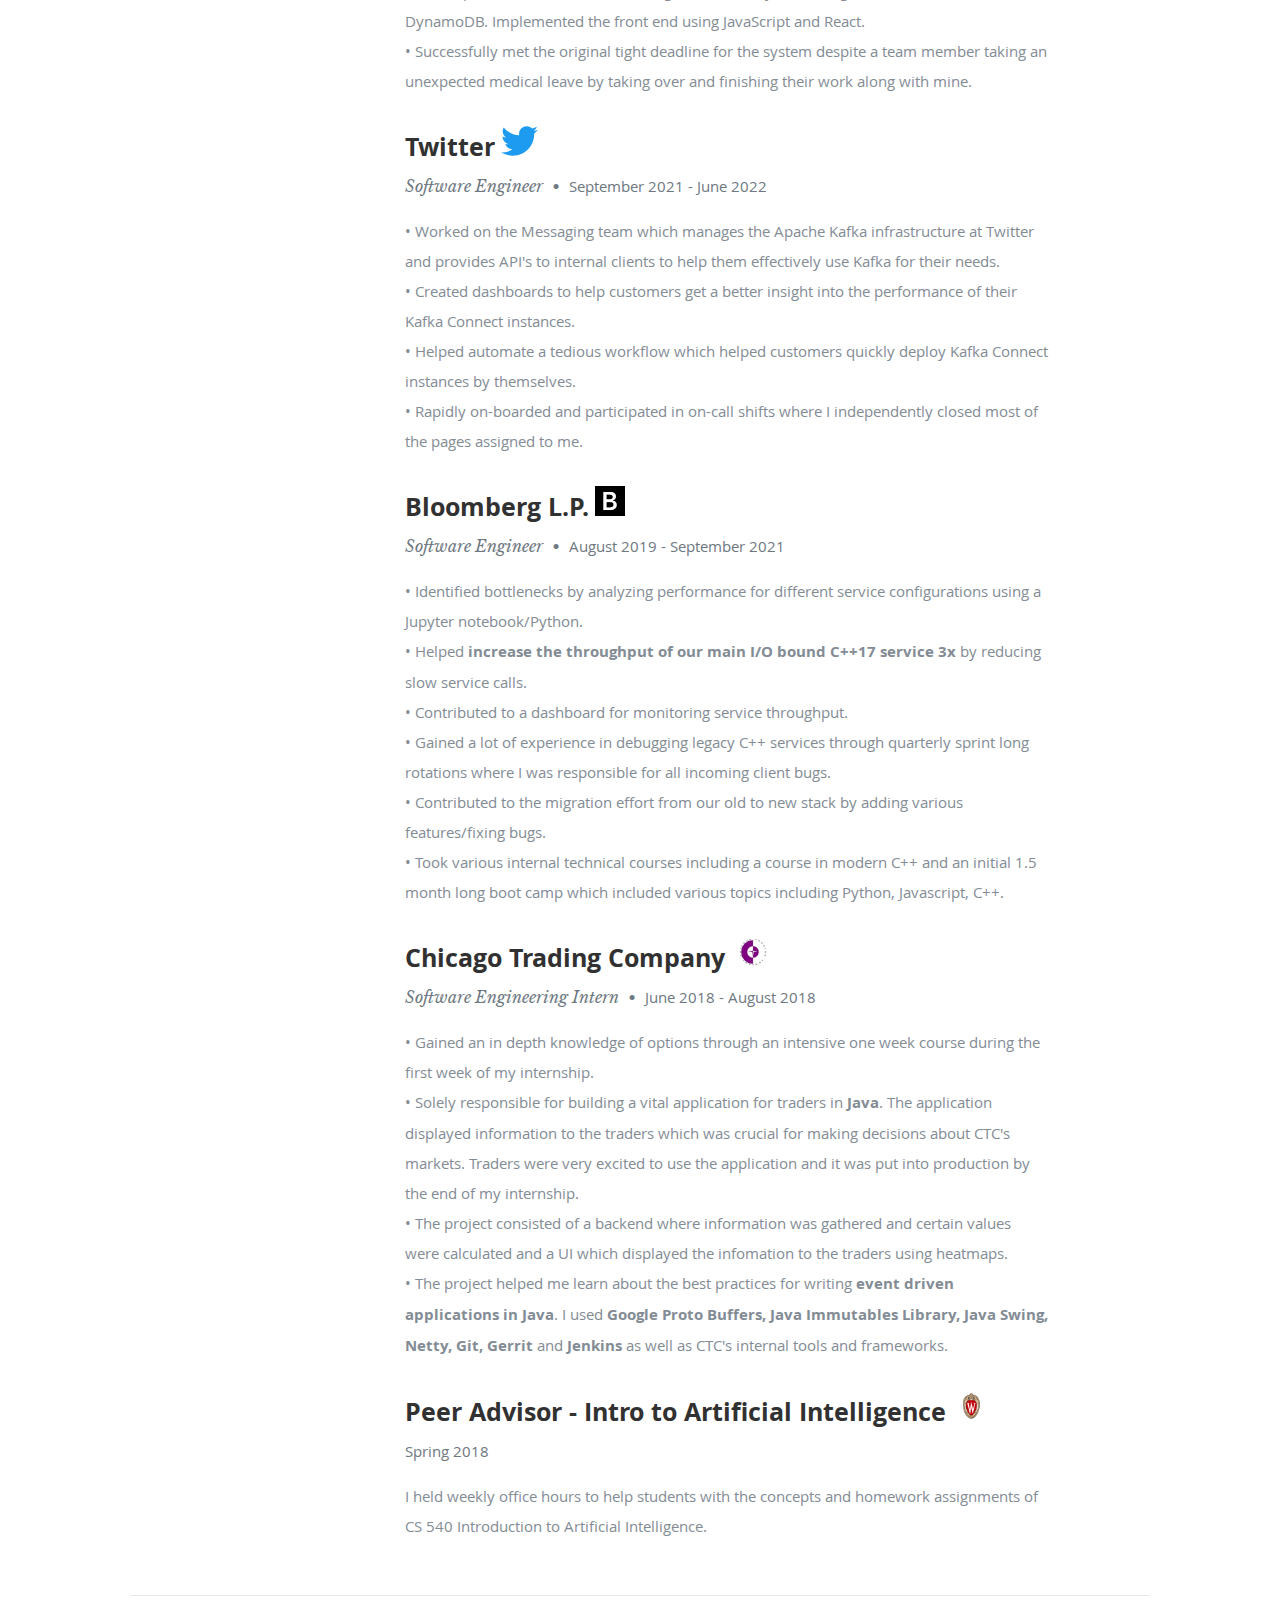
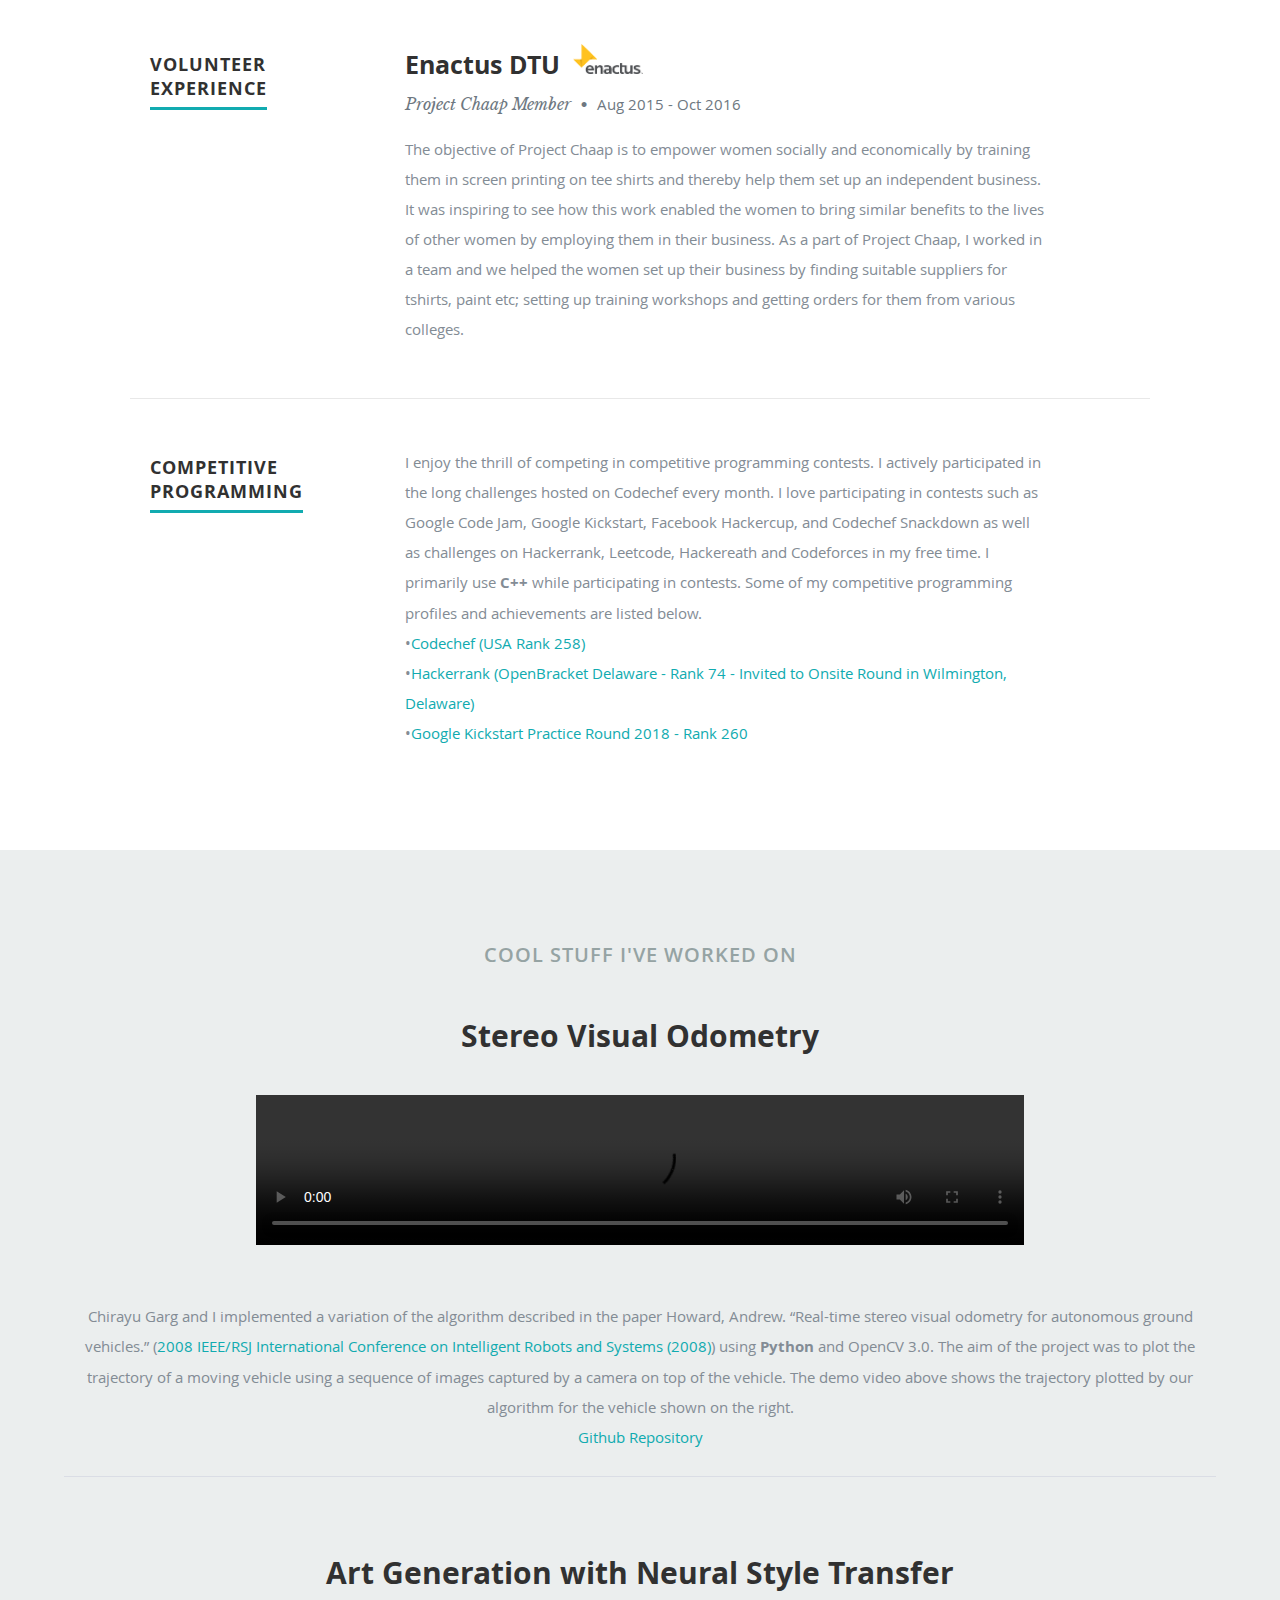
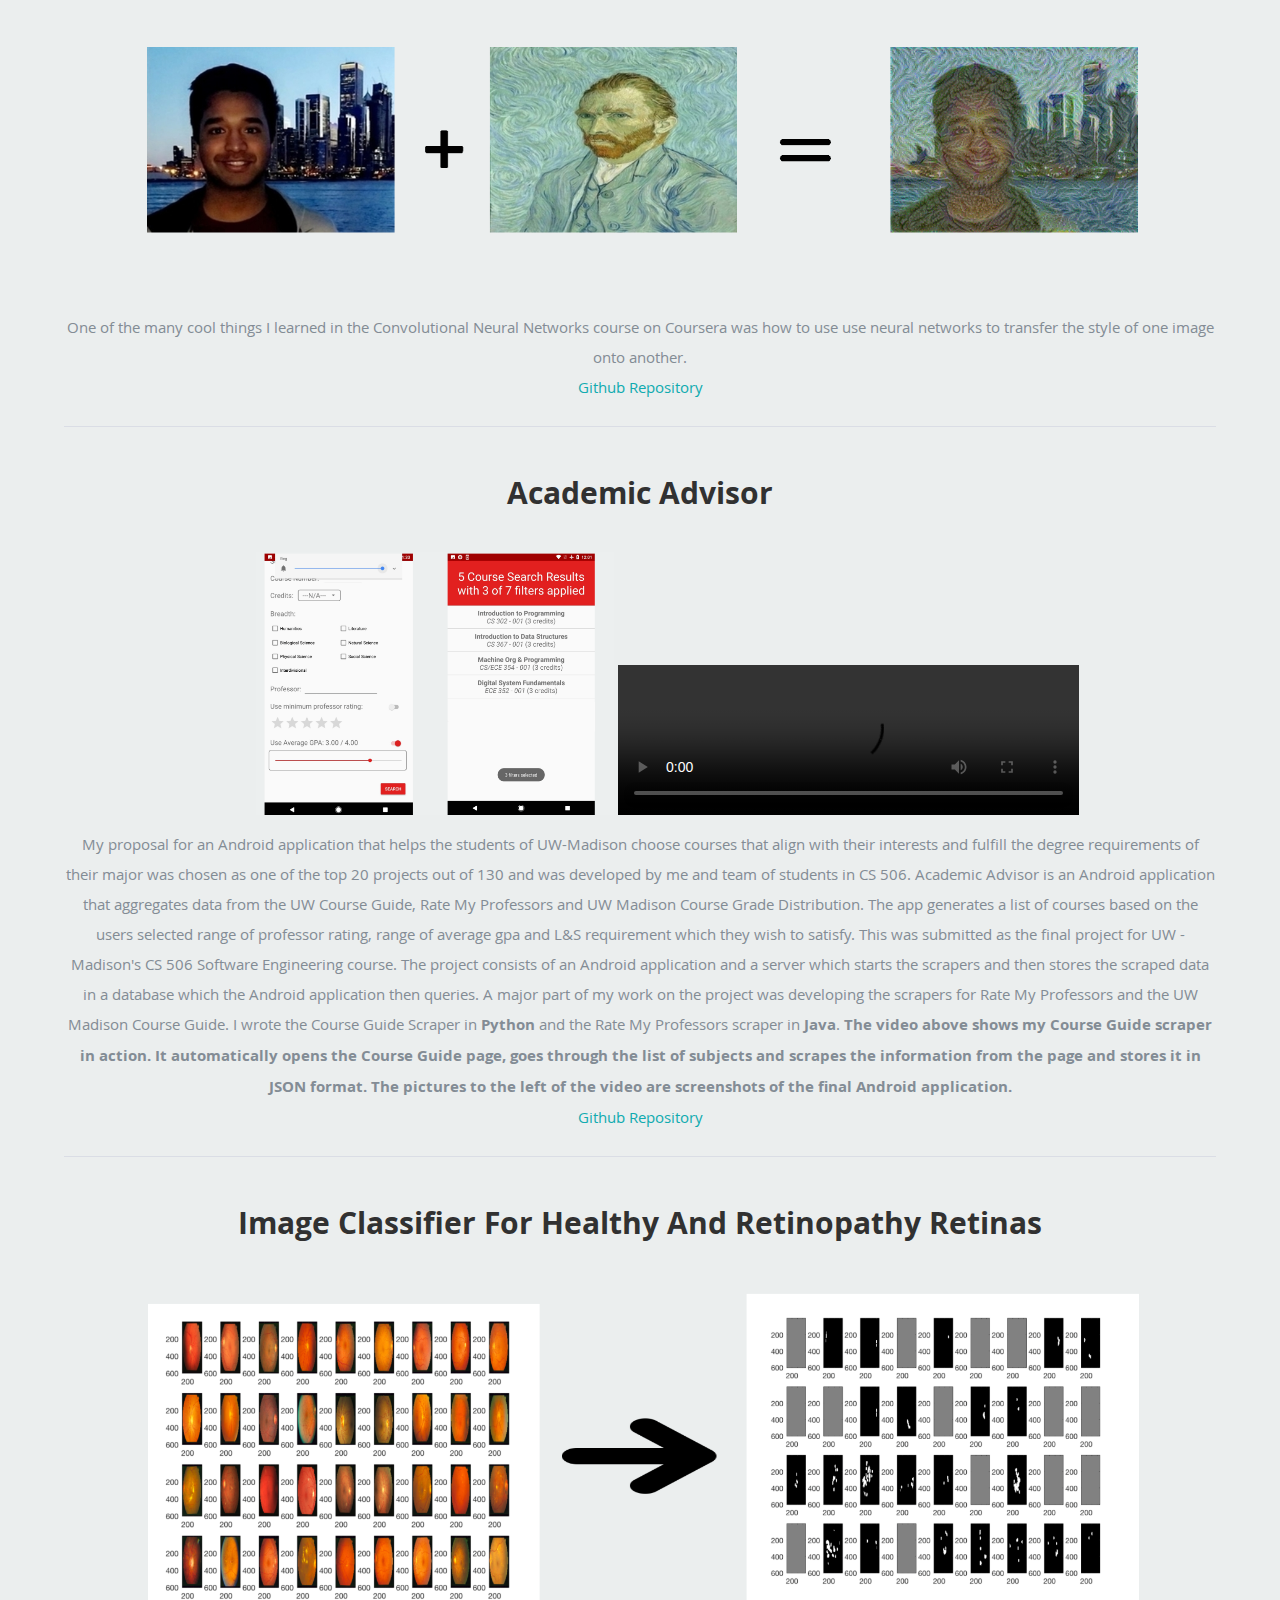
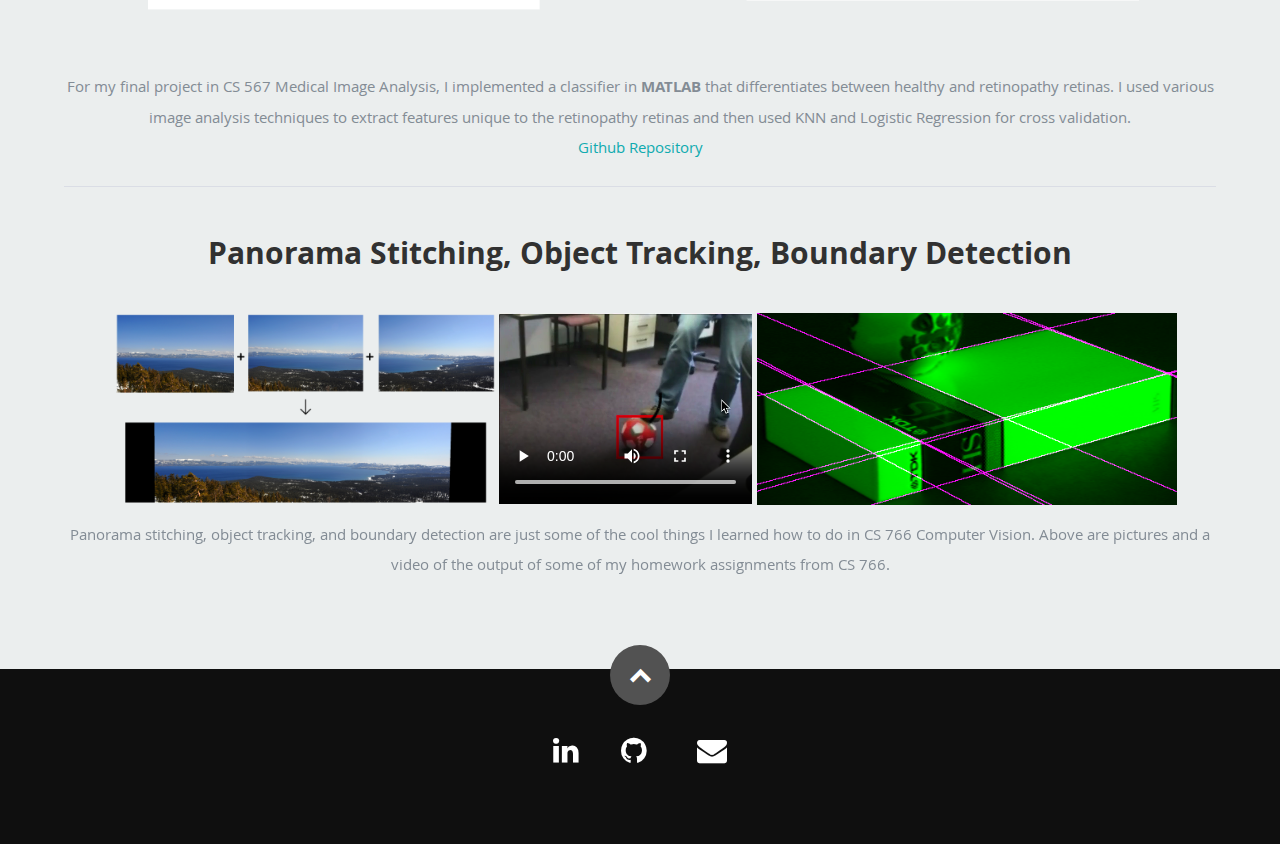
==== commit 46092edf: "Update" ====
--- a/index.html
+++ b/index.html
@@ -208,6 +208,28 @@
          </div>
 
          <div class="nine columns main-col">
+
+         	<div class="row item">
+
+               <div class="twelve columns">
+
+                  <h3>Amazon<img class="ctc"  src="images/Amazon.jpeg" alt="" /></h3>
+                  <p class="info">Software Engineer <span>&bull;</span> <em class="date">October 2022 - Present</em></p>
+                  <p>
+                     <span>&bull;</span> Part of the OMS team which is responsible for a system used to create ad campaigns.
+<br>
+<span>&bull;</span> Collaborated with a team member to successfully design and implement all required functionality to transition away from Salesforce for advertising campaigns exceeding $750k.
+<br>
+<span>&bull;</span> Designed and implemented a custom Google Drive-like system from scratch, closely working with and receiving constant feedback from the product team.
+<br>
+<span>&bull;</span> Developed the back end for the Google Drive-like system using Java, AWS S3, and AWS DynamoDB. Implemented the front end using JavaScript and React.
+<br>
+<span>&bull;</span> Successfully met the original tight deadline for the system despite a team member taking an unexpected medical leave by taking over and finishing their work along with mine.             
+                  </p>
+
+               </div>
+
+            </div> <!-- item end -->
 
             <div class="row item">
 
@@ -415,10 +437,6 @@
                <li><a href="mailto:utkarshj1303@gmail.com"><i class="fa fa-envelope"></i></a></li>
             </ul>
 
-            <ul class="copyright">
-               <li>&copy; Copyright 2021 Utkarsh Jain</li>
-            </ul>
-
          </div>
 
          <div id="go-top"><a class="smoothscroll" title="Back to Top" href="#home"><i class="icon-up-open"></i></a></div>
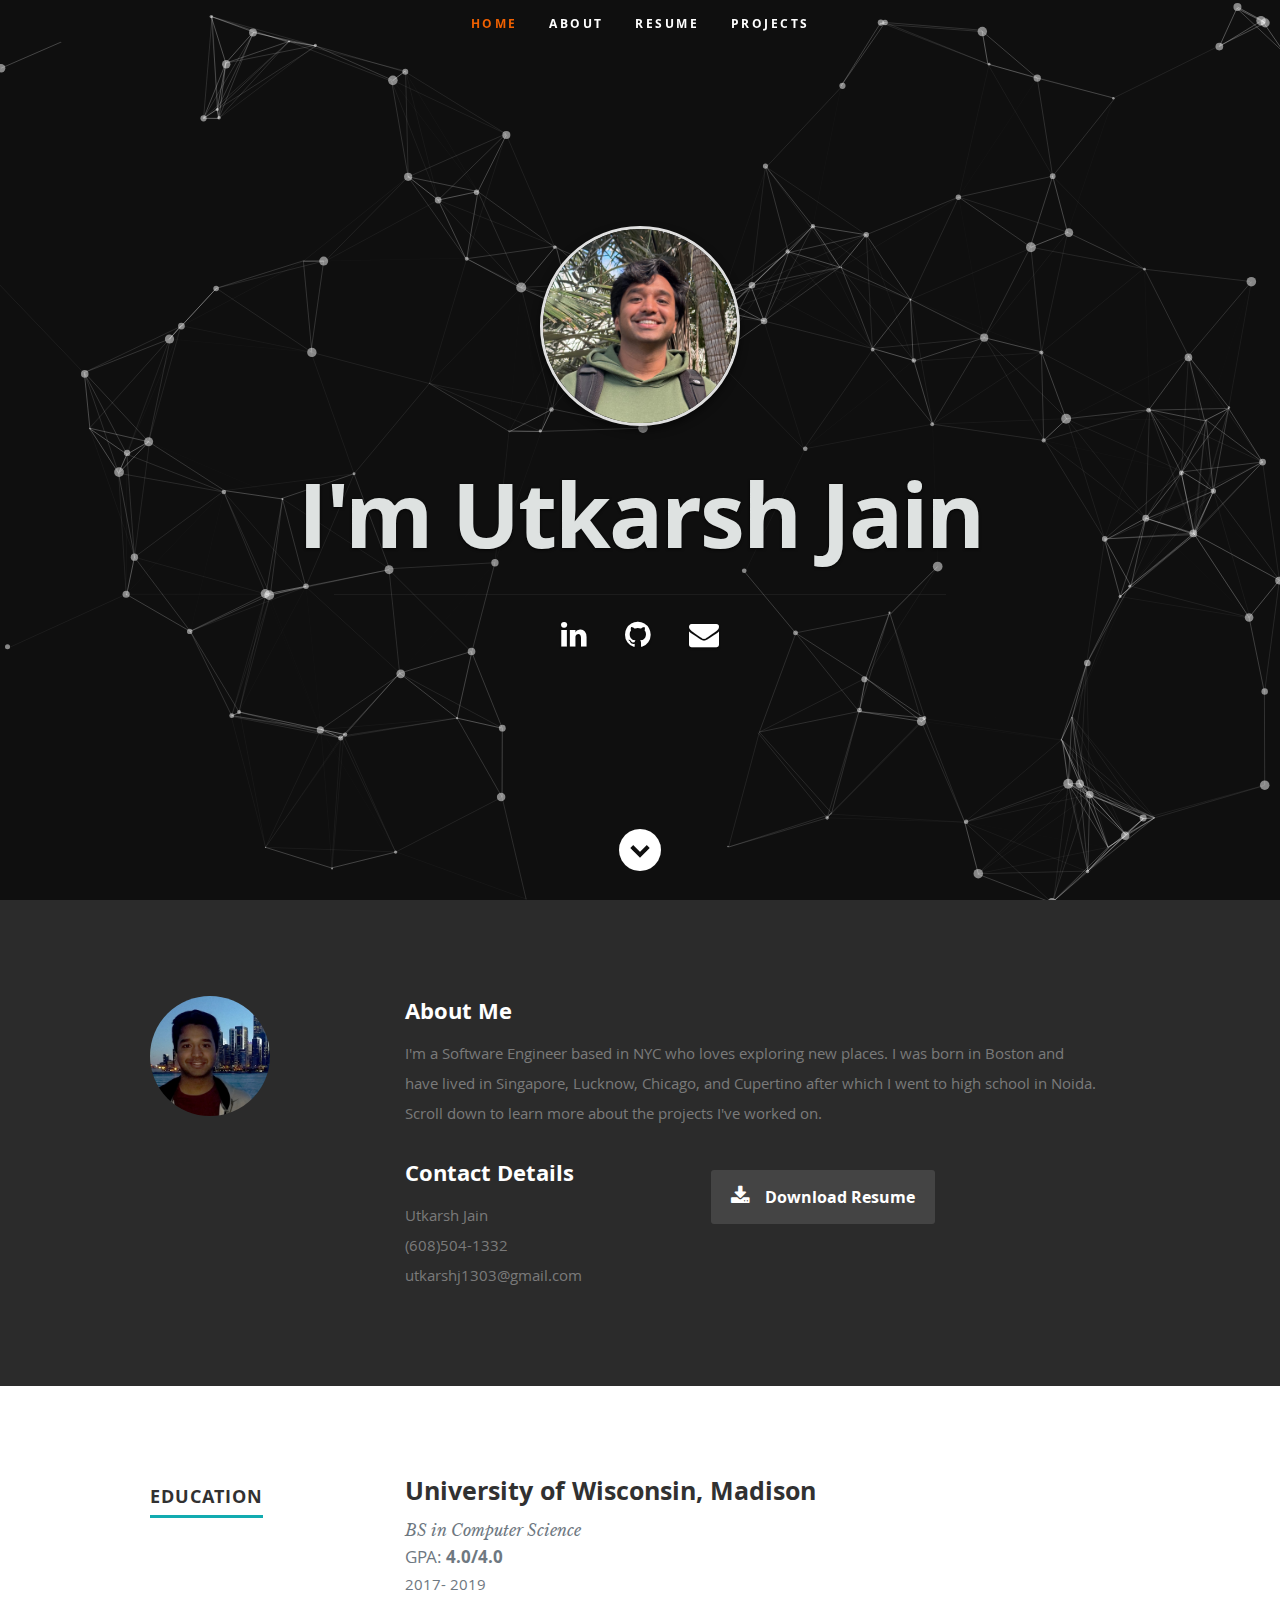
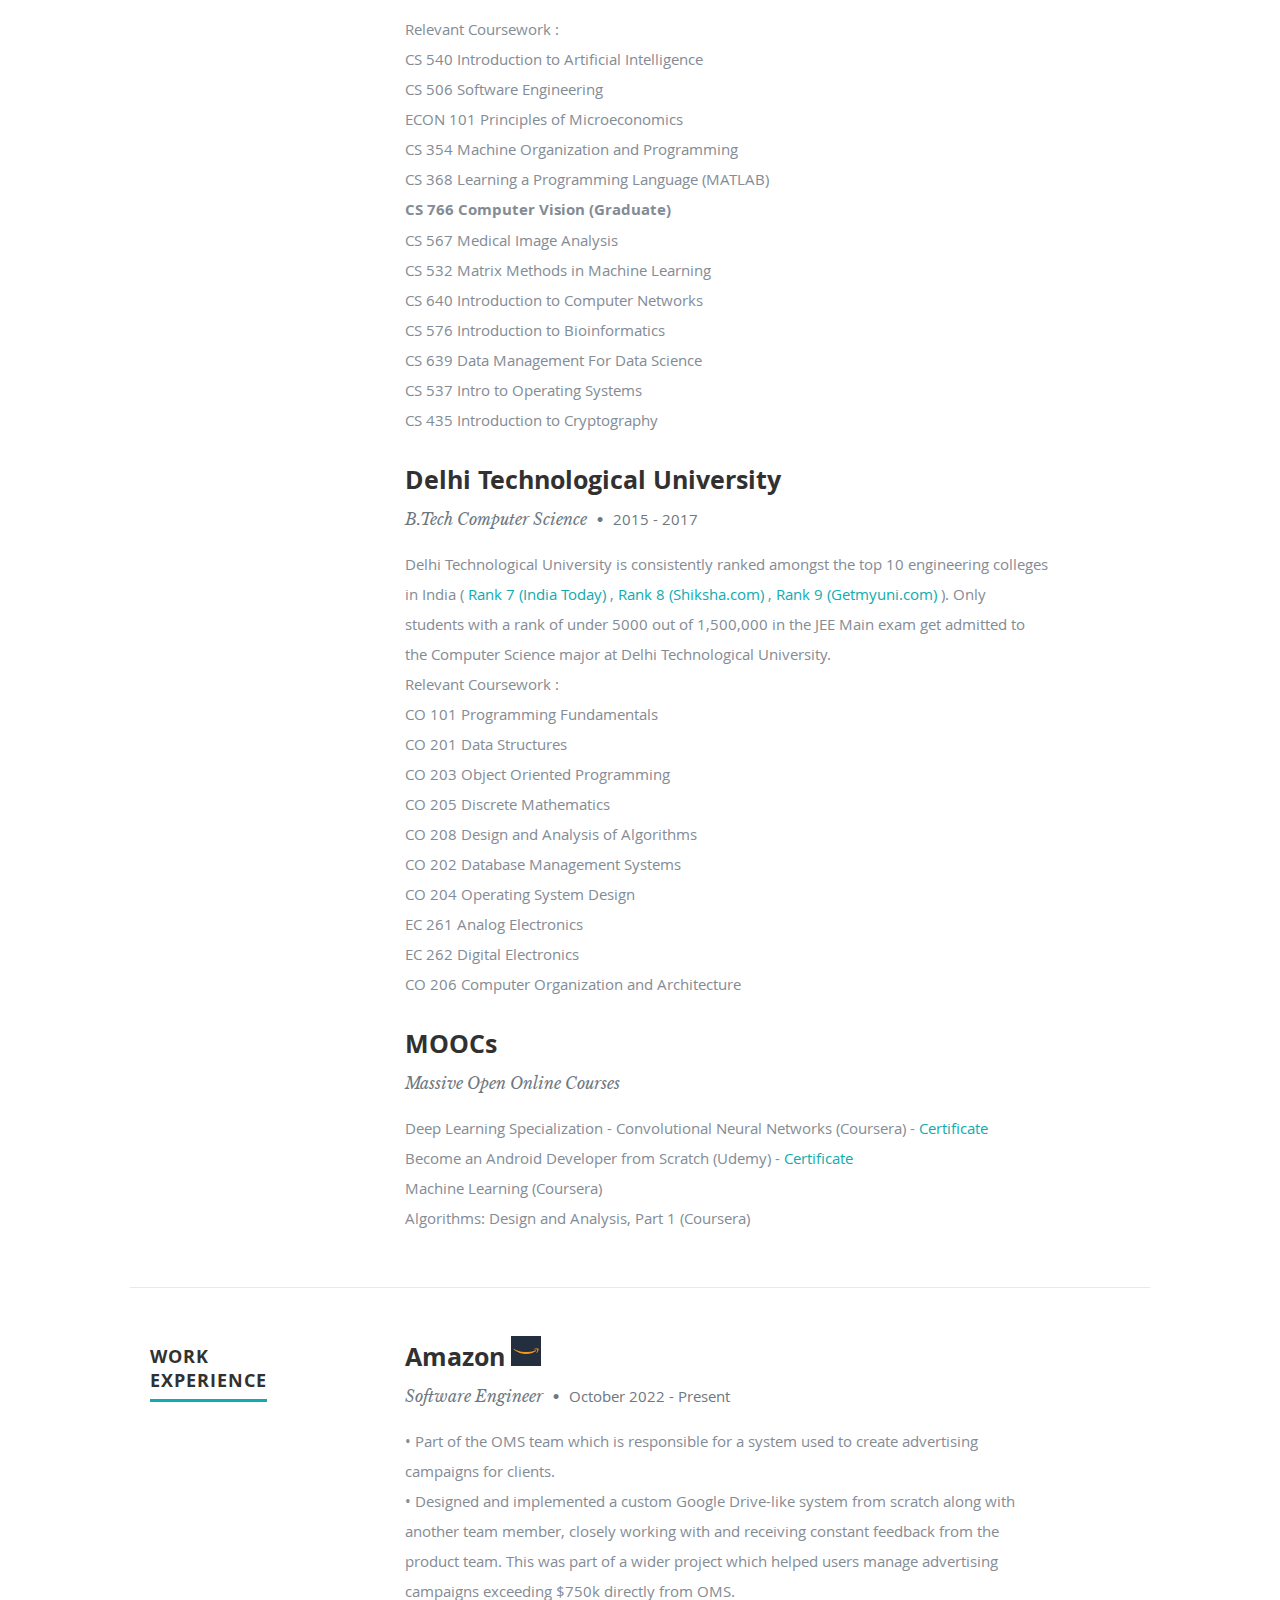
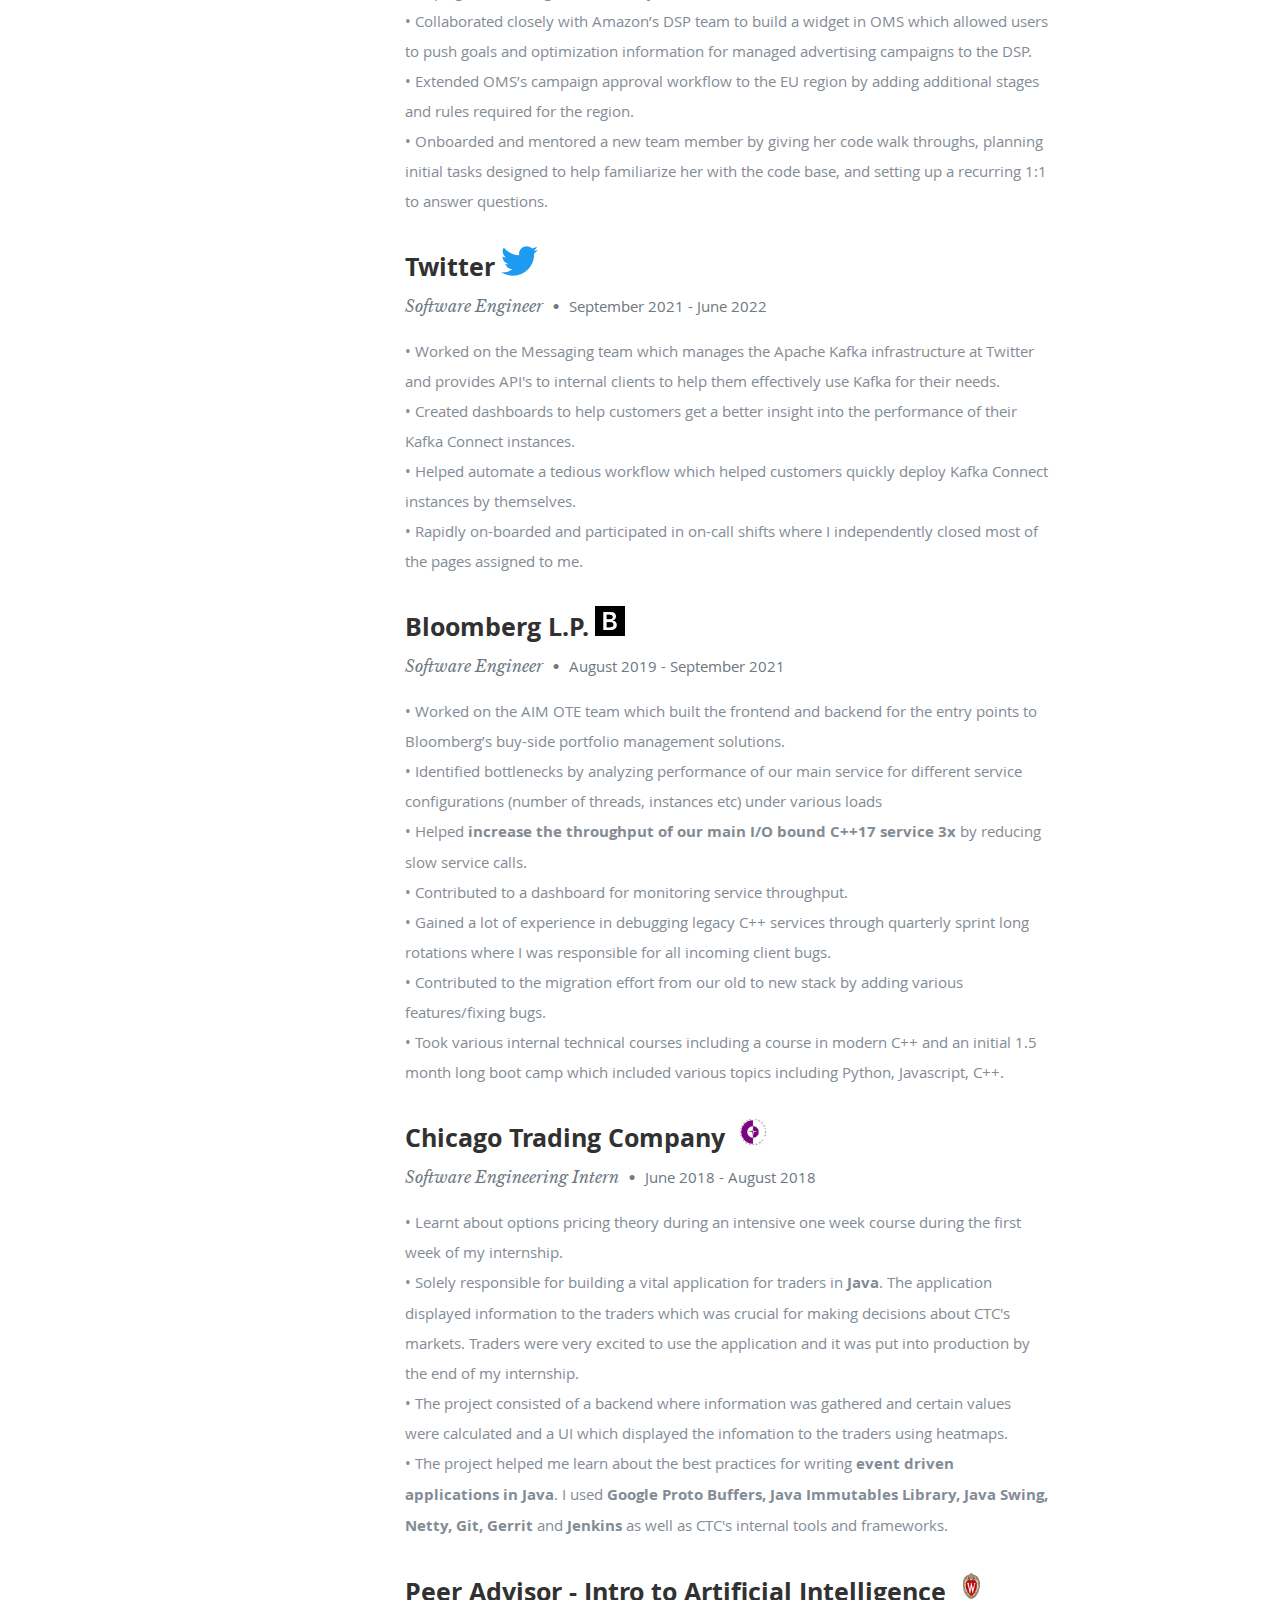
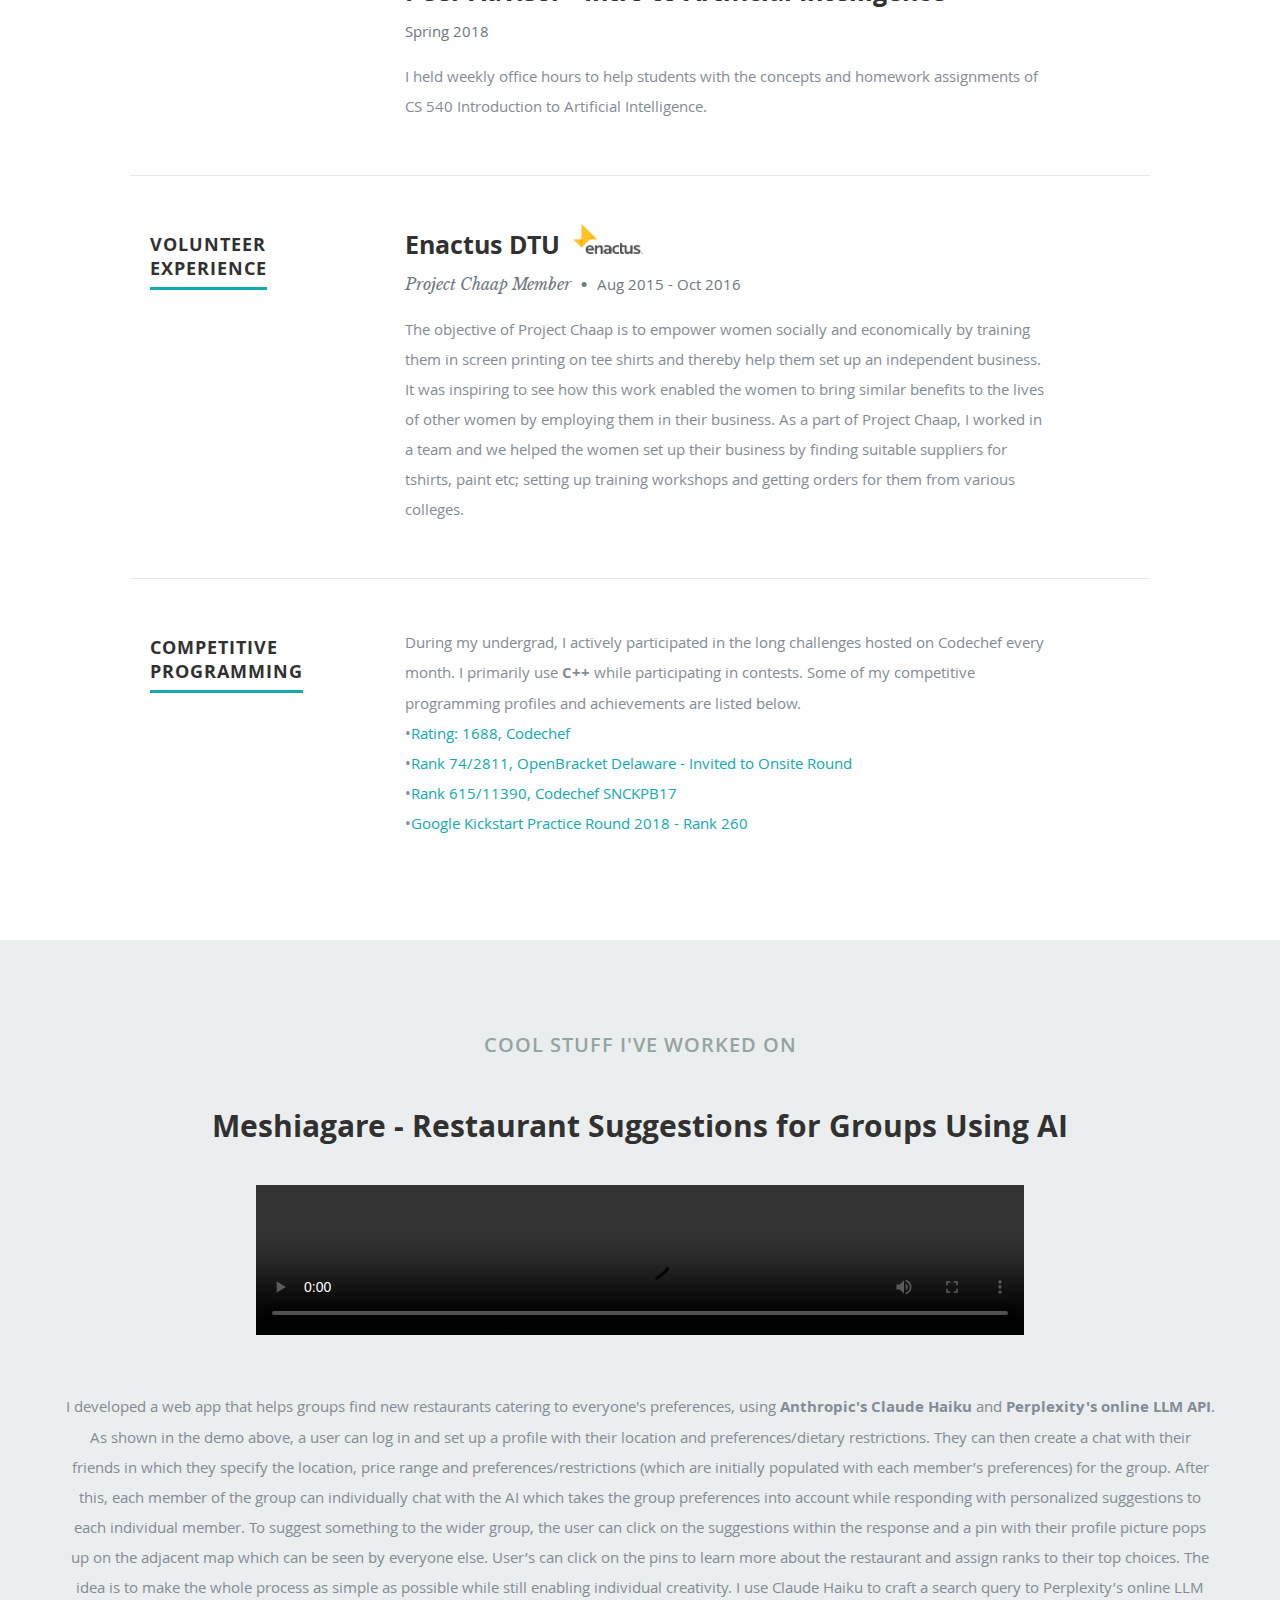
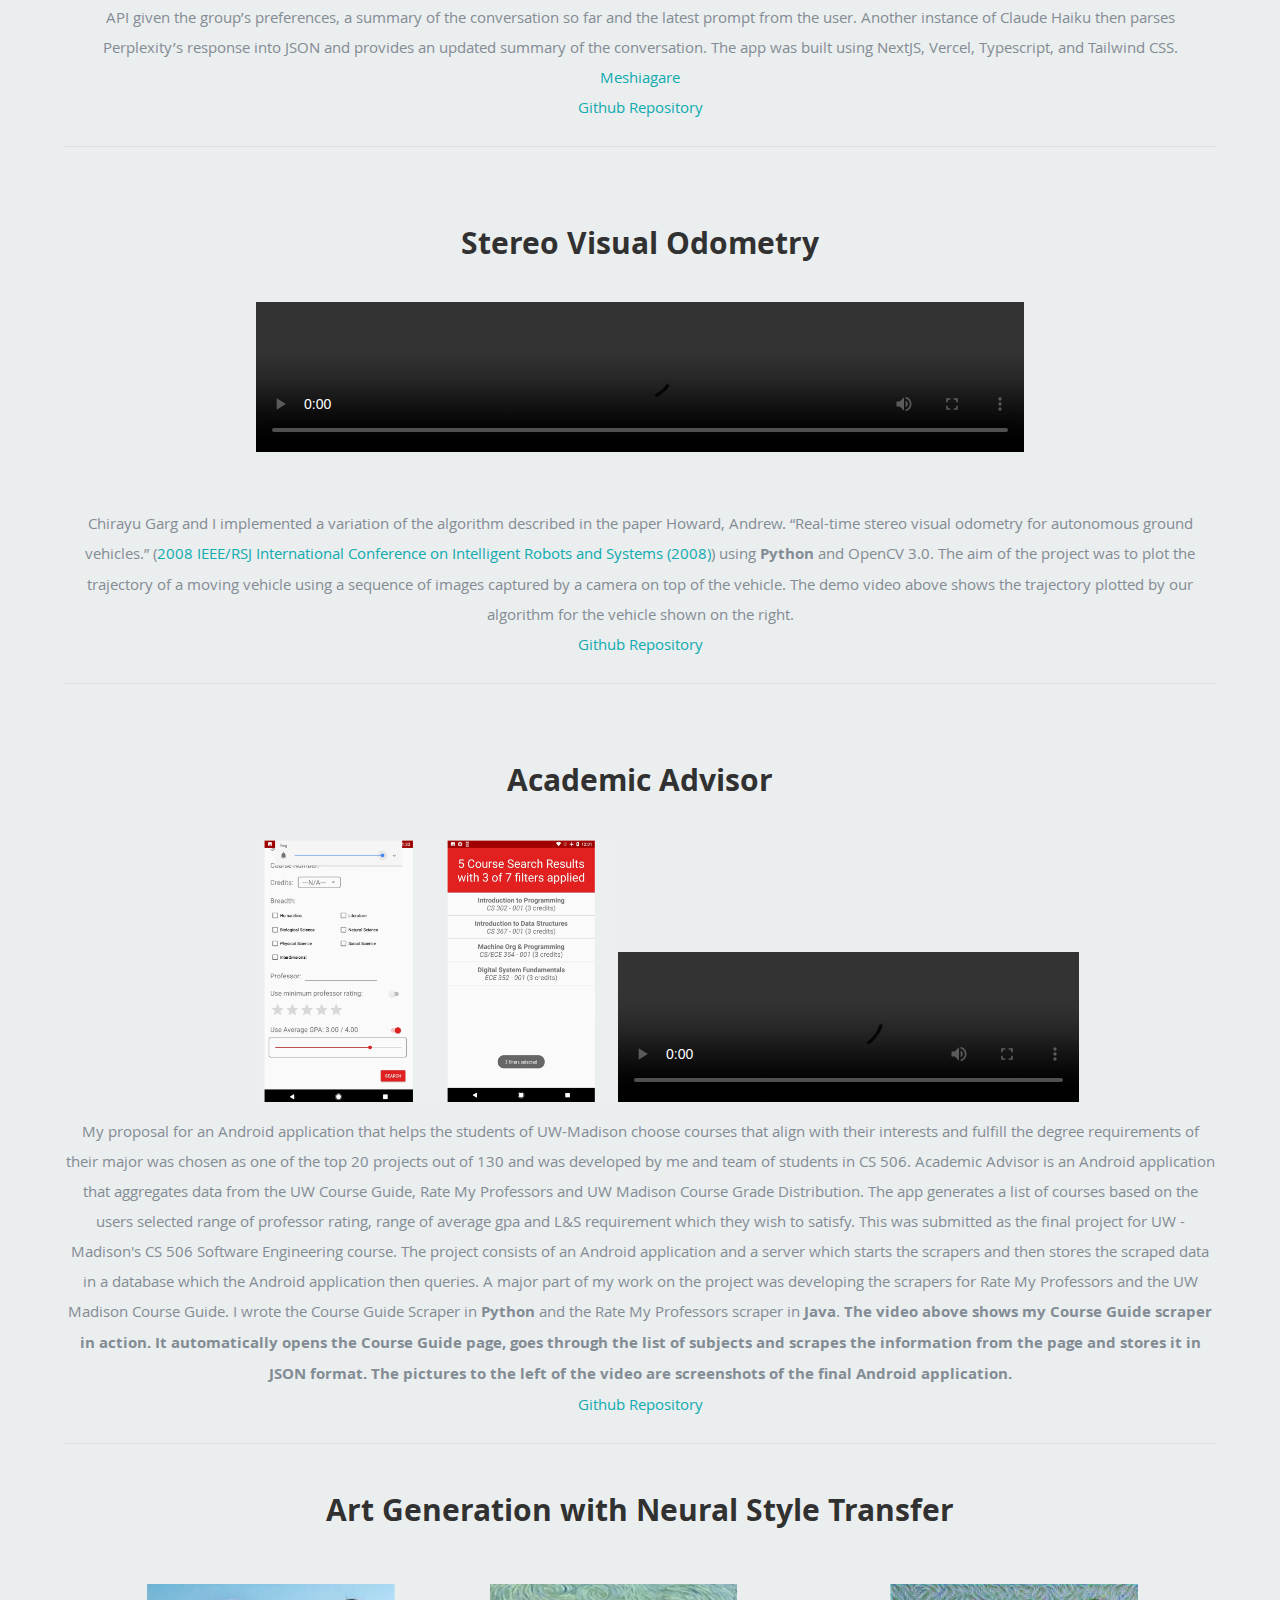
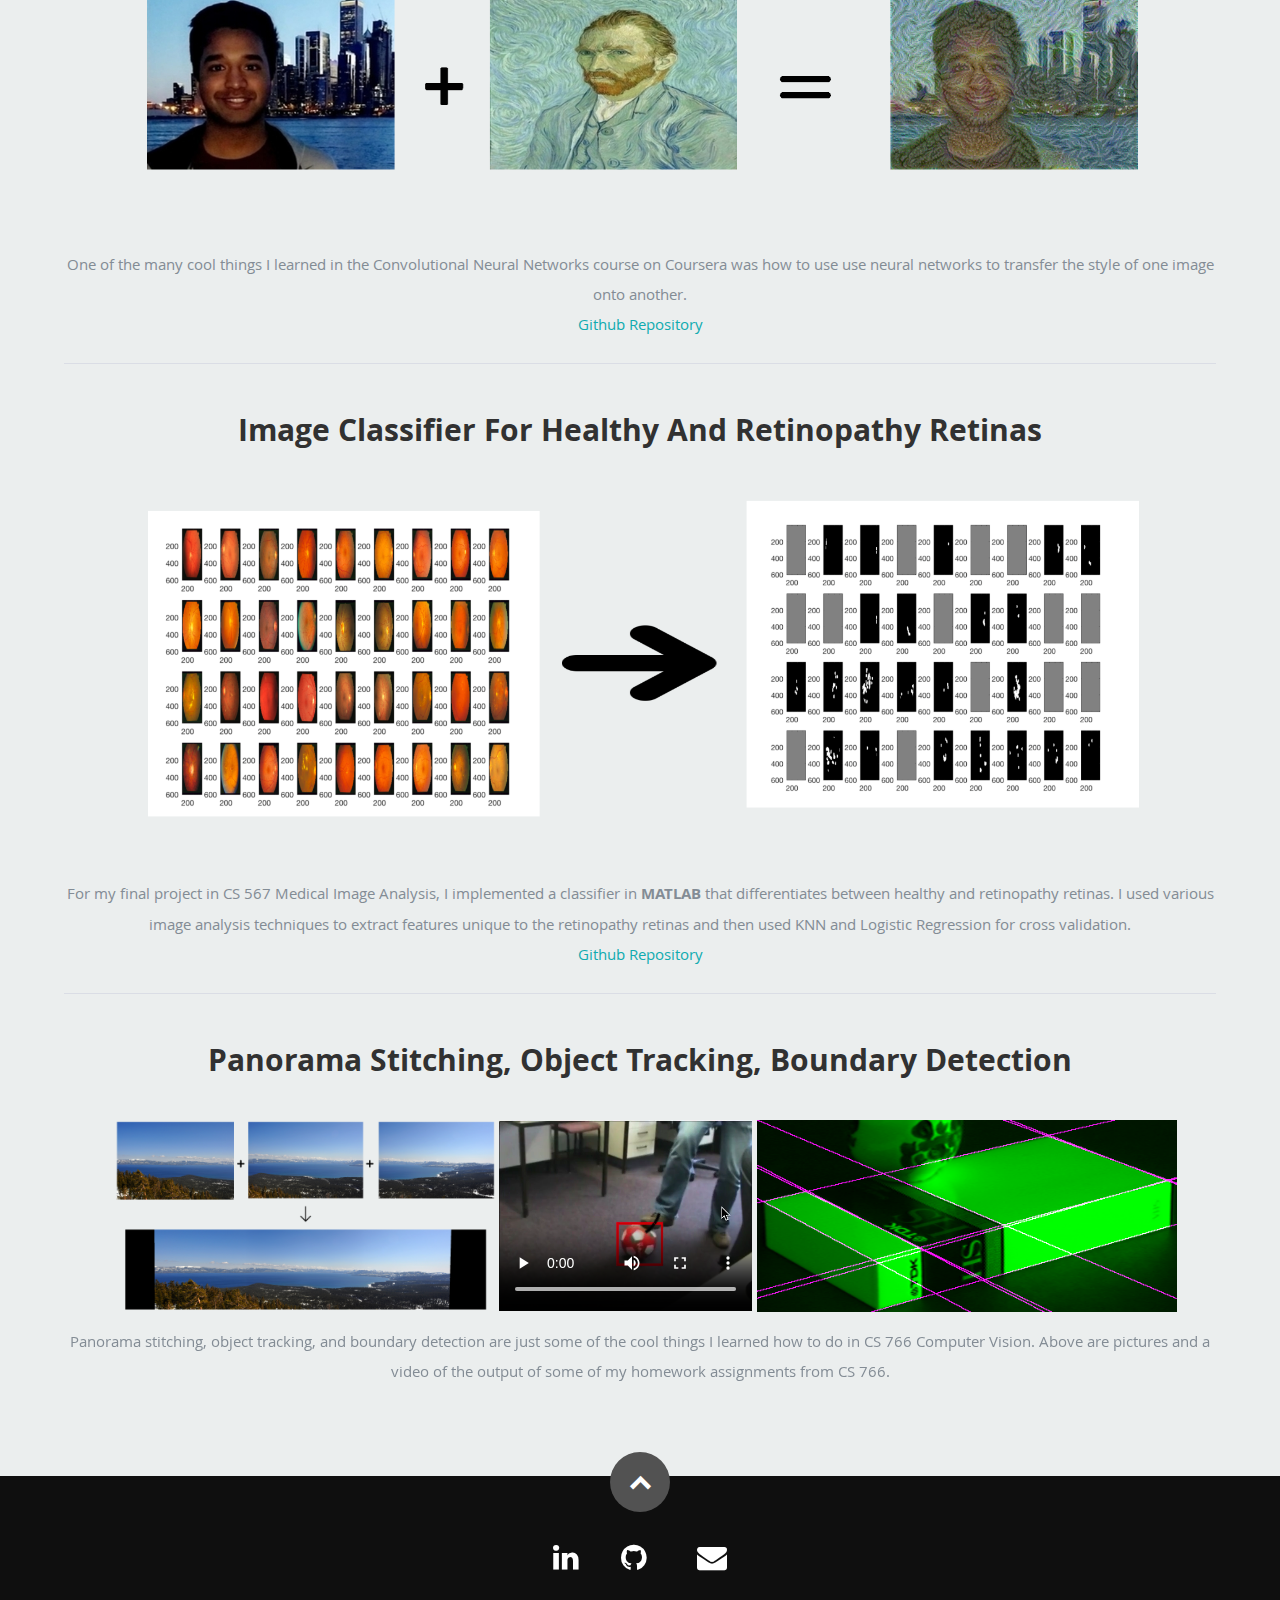
==== commit 21305ff4: "Update" ====
--- a/index.html
+++ b/index.html
@@ -99,7 +99,7 @@
 
             <h2>About Me</h2>
 
-            <p> I'm in love with everything CS and strive to work on challenging problems. I also love to travel. I was born in Boston, Massachusetts after which I've lived in Chicago, San Jose and New Delhi. Scroll down to learn more about the things I've worked on.
+            <p> I'm a Software Engineer based in NYC who loves exploring new places. I was born in Boston and have lived in Singapore, Lucknow, Chicago, and Cupertino after which I went to high school in Noida. Scroll down to learn more about the projects I've worked on.
             </p>
 
             <div class="row">
@@ -216,15 +216,15 @@
                   <h3>Amazon<img class="ctc"  src="images/Amazon.jpeg" alt="" /></h3>
                   <p class="info">Software Engineer <span>&bull;</span> <em class="date">October 2022 - Present</em></p>
                   <p>
-                     <span>&bull;</span> Part of the OMS team which is responsible for a system used to create ad campaigns.
+                     <span>&bull;</span> Part of the OMS team which is responsible for a system used to create advertising campaigns for clients.
 <br>
-<span>&bull;</span> Collaborated with a team member to successfully design and implement all required functionality to transition away from Salesforce for advertising campaigns exceeding $750k.
+<span>&bull;</span> Designed and implemented a custom Google Drive-like system from scratch along with another team member, closely working with and receiving constant feedback from the product team. This was part of a wider project which helped users manage advertising campaigns exceeding $750k directly from OMS.
 <br>
-<span>&bull;</span> Designed and implemented a custom Google Drive-like system from scratch, closely working with and receiving constant feedback from the product team.
+<span>&bull;</span> Collaborated closely with Amazon’s DSP team to build a widget in OMS which allowed users to push goals and optimization information for managed advertising campaigns to the DSP.
 <br>
-<span>&bull;</span> Developed the back end for the Google Drive-like system using Java, AWS S3, and AWS DynamoDB. Implemented the front end using JavaScript and React.
+<span>&bull;</span> Extended OMS’s campaign approval workflow to the EU region by adding additional stages and rules required for the region.
 <br>
-<span>&bull;</span> Successfully met the original tight deadline for the system despite a team member taking an unexpected medical leave by taking over and finishing their work along with mine.             
+<span>&bull;</span> Onboarded and mentored a new team member by giving her code walk throughs, planning initial tasks designed to help familiarize her with the code base, and setting up a recurring 1:1 to answer questions.     
                   </p>
 
                </div>
@@ -255,10 +255,8 @@
                   <h3>Bloomberg L.P.<img class="ctc"  src="images/BB.png" alt="" /></h3>
                   <p class="info">Software Engineer <span>&bull;</span> <em class="date">August 2019 - September 2021</em></p>
                   <p>
-                     <span>&bull;</span> Identified bottlenecks by analyzing performance for different service configurations using a Jupyter notebook/Python.<br>
-                     <!--
-                     <span>&bull;</span> Leveraged existing optimizations (use of threads and fibers in C++ to effectively optimize an I/O bound workflow, redis caching etc.) and took into account considerations such as network load on downstream services to design solutions for increasing service throughput.<br>
-                 	 -->
+                     <span>&bull;</span> Worked on the AIM OTE team which built the frontend and backend for the entry points to Bloomberg’s buy-side portfolio management solutions.<br>
+                     <span>&bull;</span> Identified bottlenecks by analyzing performance of our main service for different service configurations (number of threads, instances etc) under various loads<br>
                      <span>&bull;</span> Helped <strong>increase the throughput of our main I/O bound C++17 service 3x</strong> by reducing slow service calls.<br>
                      <span>&bull;</span> Contributed to a dashboard for monitoring service throughput.<br>
                      <span>&bull;</span> Gained a lot of experience in debugging legacy C++ services through quarterly sprint long rotations where I was responsible for all incoming client bugs.<br>
@@ -277,7 +275,7 @@
                   <h3>Chicago Trading Company <img class="ctc"  src="images/CTC.png" alt="" /></h3>
                   <p class="info">Software Engineering Intern <span>&bull;</span> <em class="date">June 2018 - August 2018</em></p>
                   <p>
-                     <span>&bull;</span> Gained an in depth knowledge of options through an intensive one week course during the first week of my internship. <br>
+                     <span>&bull;</span> Learnt about options pricing theory during an intensive one week course during the first week of my internship. <br>
                      <span>&bull;</span> Solely responsible for building a vital application for traders in <strong>Java</strong>. The application displayed information to the traders which was crucial for making decisions about CTC's markets. Traders were very excited to use the application and it was put into production by the end of my internship. <br>
                      <span>&bull;</span> The project consisted of a backend where information was gathered and certain values were calculated and a UI which displayed the infomation to the traders using heatmaps. <br>
                      <span>&bull;</span> The project helped me learn about the best practices for writing <strong>event driven applications in Java</strong>. I used <strong>Google Proto Buffers, Java Immutables Library, Java Swing, Netty, Git, Gerrit </strong> and <strong>Jenkins</strong> as well as CTC's internal tools and frameworks.<br>
@@ -346,9 +344,10 @@
             <div class="row item">
 
                <div class="twelve columns">
-                  <p> I enjoy the thrill of competing in competitive programming contests. I actively participated in the long challenges hosted on Codechef every month. I love participating in contests such as Google Code Jam, Google Kickstart, Facebook Hackercup, and Codechef Snackdown as well as challenges on Hackerrank, Leetcode, Hackereath and Codeforces in my free time. I primarily use <strong>C++</strong> while participating in contests. Some of my competitive programming profiles and achievements are listed below.<br>
-                     <span>&bull;</span><a href="https://www.codechef.com/users/utkarsh1303">Codechef (USA Rank 258)</a><br>
-                     <span>&bull;</span><a href="https://www.hackerrank.com/utkarsh1303?hr_r=1">Hackerrank (OpenBracket Delaware - Rank 74 - Invited to Onsite Round in Wilmington, Delaware)</a><br>
+                  <p> During my undergrad, I actively participated in the long challenges hosted on Codechef every month. I primarily use <strong>C++</strong> while participating in contests. Some of my competitive programming profiles and achievements are listed below.<br>
+                     <span>&bull;</span><a href="https://www.codechef.com/users/utkarsh1303">Rating: 1688, Codechef</a><br>
+                     <span>&bull;</span><a href="https://www.hackerrank.com/results/openbracket-2017/utkarsh1303">Rank 74/2811, OpenBracket Delaware - Invited to Onsite Round</a><br>
+                     <span>&bull;</span><a href="https://www.codechef.com/certificates/public/cc58f7c9f96227cd1023c9cccf9960ea">Rank 615/11390, Codechef SNCKPB17</a><br>
 <span>&bull;</span><a href="https://code.google.com/codejam/contest/4374486/scoreboard#sp=241">Google Kickstart Practice Round 2018 - Rank 260</a><br>
                   </p>
                </div>
@@ -390,13 +389,16 @@
    <section id="portfolio">
       <div>
             <h1>Cool Stuff I've Worked On</h1>
+            <h3>Meshiagare - Restaurant Suggestions for Groups Using AI</h3><br>
+            <h1><video width="60%" height="55%" controls>
+               <source src="images/MeshiagareDemo.mp4" type="video/mp4">
+            </video></h1><p class="x">I developed a web app that helps groups find new restaurants catering to everyone's preferences, using <strong>Anthropic's Claude Haiku</strong> and <strong>Perplexity's online LLM API</strong>. As shown in the demo above, a user can log in and set up a profile with their location and preferences/dietary restrictions. They can then create a chat with their friends in which they specify the location, price range and preferences/restrictions (which are initially populated with each member’s preferences) for the group. After this, each member of the group can individually chat with the AI which takes the group preferences into account while responding with personalized suggestions to each individual member. To suggest something to the wider group, the user can click on the suggestions within the response and a pin with their profile picture pops up on the adjacent map which can be seen by everyone else. User’s can click on the pins to learn more about the restaurant and assign ranks to their top choices. The idea is to make the whole process as simple as possible while still enabling individual creativity.
+
+I use Claude Haiku to craft a search query to Perplexity’s online LLM API given the group’s preferences, a summary of the conversation so far and the latest prompt from the user. Another instance of Claude Haiku then parses Perplexity’s response into JSON and provides an updated summary of the conversation. The app was built using NextJS, Vercel, Typescript, and Tailwind CSS.<br><a href="https://meshiagare.vercel.app">Meshiagare</a><br><a href="https://github.com/utkarshj1303/meshiagare">Github Repository</a></p><br>
             <h3>Stereo Visual Odometry</h3><br>
             <h1><video width="60%" height="55%" controls>
                <source src="images/demoVideo.mp4" type="video/mp4">
             </video></h1><p class="x">Chirayu Garg and I implemented a variation of the algorithm described in the paper Howard, Andrew. “Real-time stereo visual odometry for autonomous ground vehicles.” (<a href="https://ieeexplore.ieee.org/document/4651147/">2008 IEEE/RSJ International Conference on Intelligent Robots and Systems (2008)</a>) using <strong>Python</strong> and OpenCV 3.0. The aim of the project was to plot the trajectory of a moving vehicle using a sequence of images captured by a camera on top of the vehicle. The demo video above shows the trajectory plotted by our algorithm for the vehicle shown on the right.<br><a href="https://github.com/utkarshj1303/Stereo-Visual-Odometry-Plotting-An-Objects-Trajectory-Using-A-Sequence-Of-Images">Github Repository</a></p><br>
-         <h3>Art Generation with Neural Style Transfer</h3><br>
-            <h1 style="width: 80%;margin: auto;"><img src="images/StyleTransfer.png"><h1>
-            </h1><p class="x">One of the many cool things I learned in the Convolutional Neural Networks course on Coursera was how to use use neural networks to transfer the style of one image onto another.<br><a href="https://github.com/utkarshj1303/Art-Generation-with-Neural-Style-Transfer-Coursera-Deep-Learning-Convolutional-Neural-Networks">Github Repository</a></p>
          <h3>Academic Advisor</h3><br> 
              <div style = "width: 80%; margin-left: 20%;" class="container">
         <h2  style="width: 35%;"><img src="images/AcadAdvisor.png"></h2>
@@ -405,6 +407,9 @@
             </video>
     </div>
 <p class="x">My proposal for an Android application that helps the students of UW-Madison choose courses that align with their interests and fulfill the degree requirements of their major was chosen as one of the top 20 projects out of 130 and was developed by me and team of students in CS 506. Academic Advisor is an Android application that aggregates data from the UW Course Guide, Rate My Professors and UW Madison Course Grade Distribution. The app generates a list of courses based on the users selected range of professor rating, range of average gpa and L&S requirement which they wish to satisfy. This was submitted as the final project for UW - Madison's CS 506 Software Engineering course. The project consists of an Android application and a server which starts the scrapers and then stores the scraped data in a database which the Android application then queries. A major part of my work on the project was developing the scrapers for Rate My Professors and the UW Madison Course Guide. I wrote the Course Guide Scraper in <strong>Python</strong> and the Rate My Professors scraper in <strong>Java</strong>. <strong>The video above shows my Course Guide scraper in action. It automatically opens the Course Guide page, goes through the list of subjects and scrapes the information from the page and stores it in JSON format. The pictures to the left of the video are screenshots of the final Android application.</strong><br><a href="https://github.com/utkarshj1303/Academic-Advisor">Github Repository</a></p>
+         <h3>Art Generation with Neural Style Transfer</h3><br>
+            <h1 style="width: 80%;margin: auto;"><img src="images/StyleTransfer.png"><h1>
+            </h1><p class="x">One of the many cool things I learned in the Convolutional Neural Networks course on Coursera was how to use use neural networks to transfer the style of one image onto another.<br><a href="https://github.com/utkarshj1303/Art-Generation-with-Neural-Style-Transfer-Coursera-Deep-Learning-Convolutional-Neural-Networks">Github Repository</a></p>
          <h3>Image Classifier For Healthy And Retinopathy Retinas</h3><br>
             <h1 style="width: 80%;margin: auto;"><img src="images/RetinopathyClassifier.png"><h1>
             </h1><p class="x">For my final project in CS 567 Medical Image Analysis, I implemented a classifier in <strong>MATLAB</strong> that differentiates between healthy and retinopathy retinas. I used various image analysis techniques to extract features unique to the retinopathy retinas and then used KNN and Logistic Regression for cross validation.<br><a href="https://github.com/utkarshj1303/Image-Classifier-For-Healthy-And-Retinopathy-Retinas">Github Repository</a></p>
